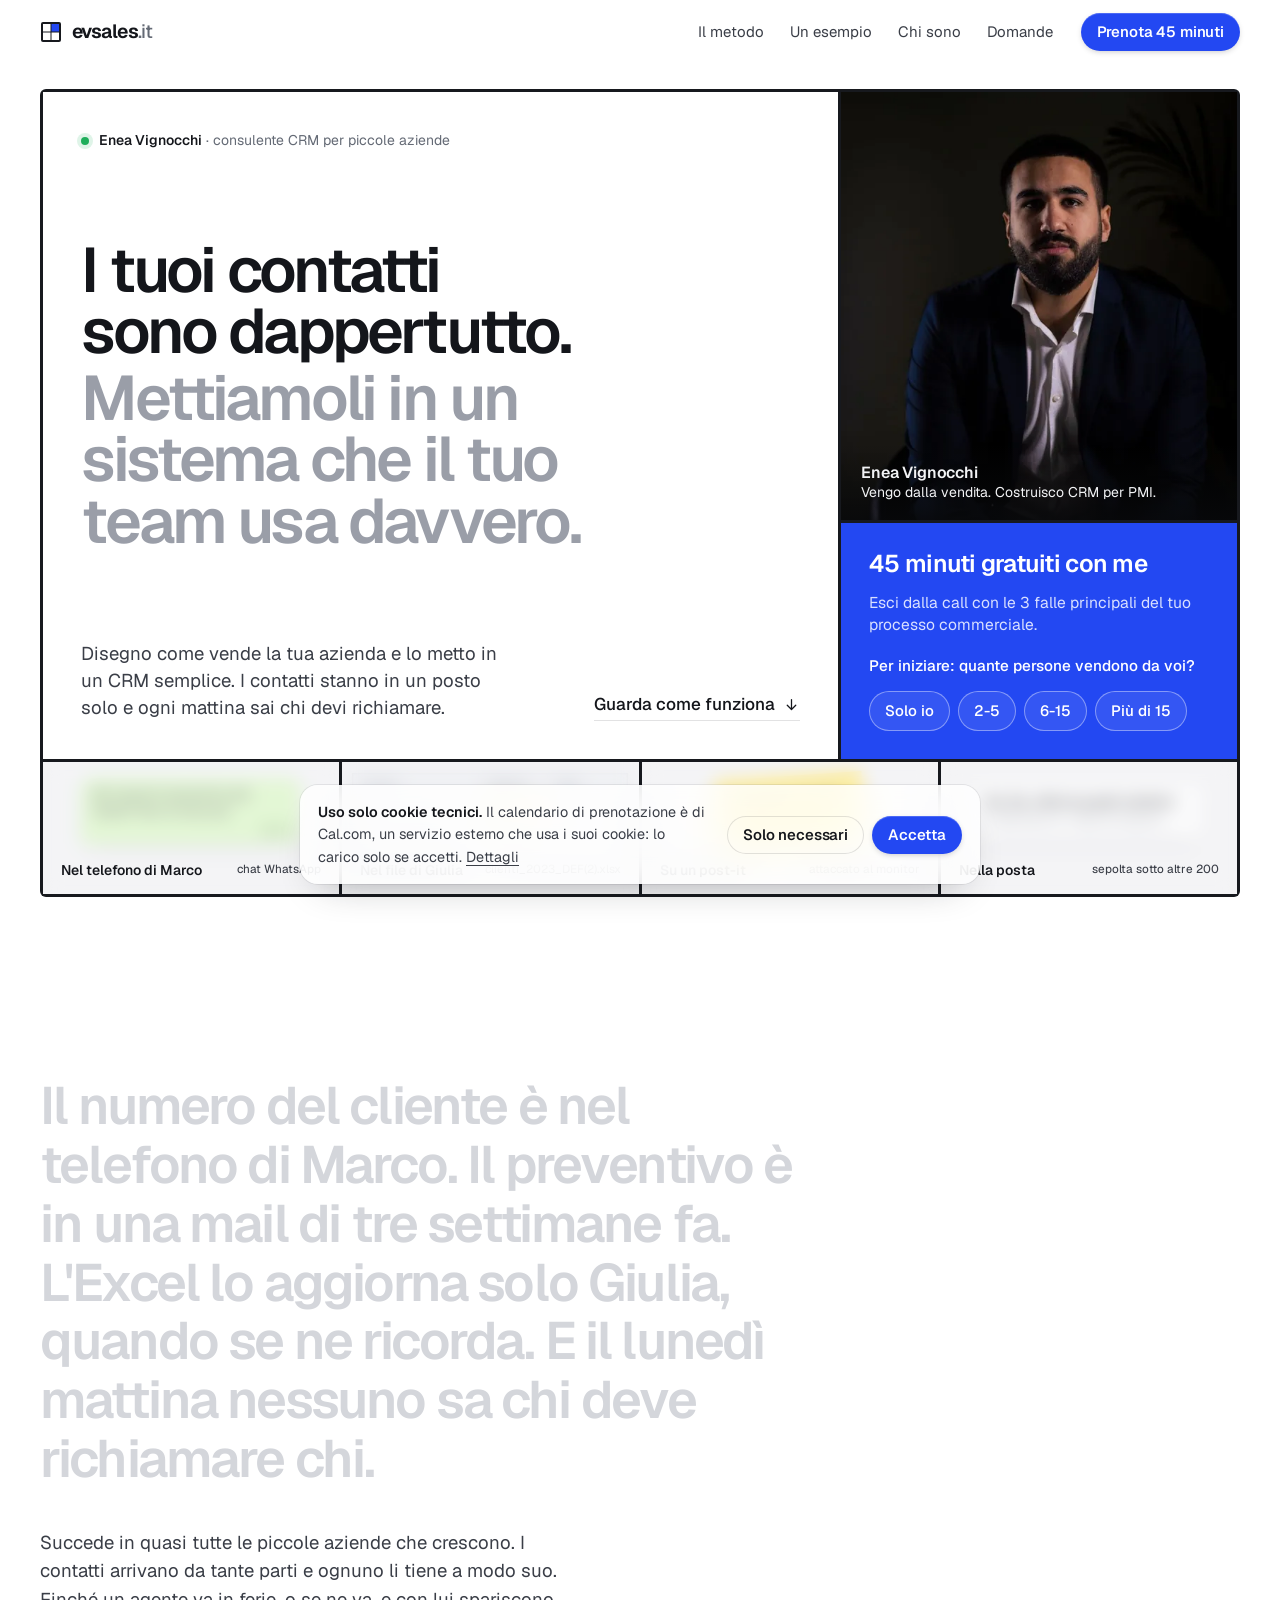
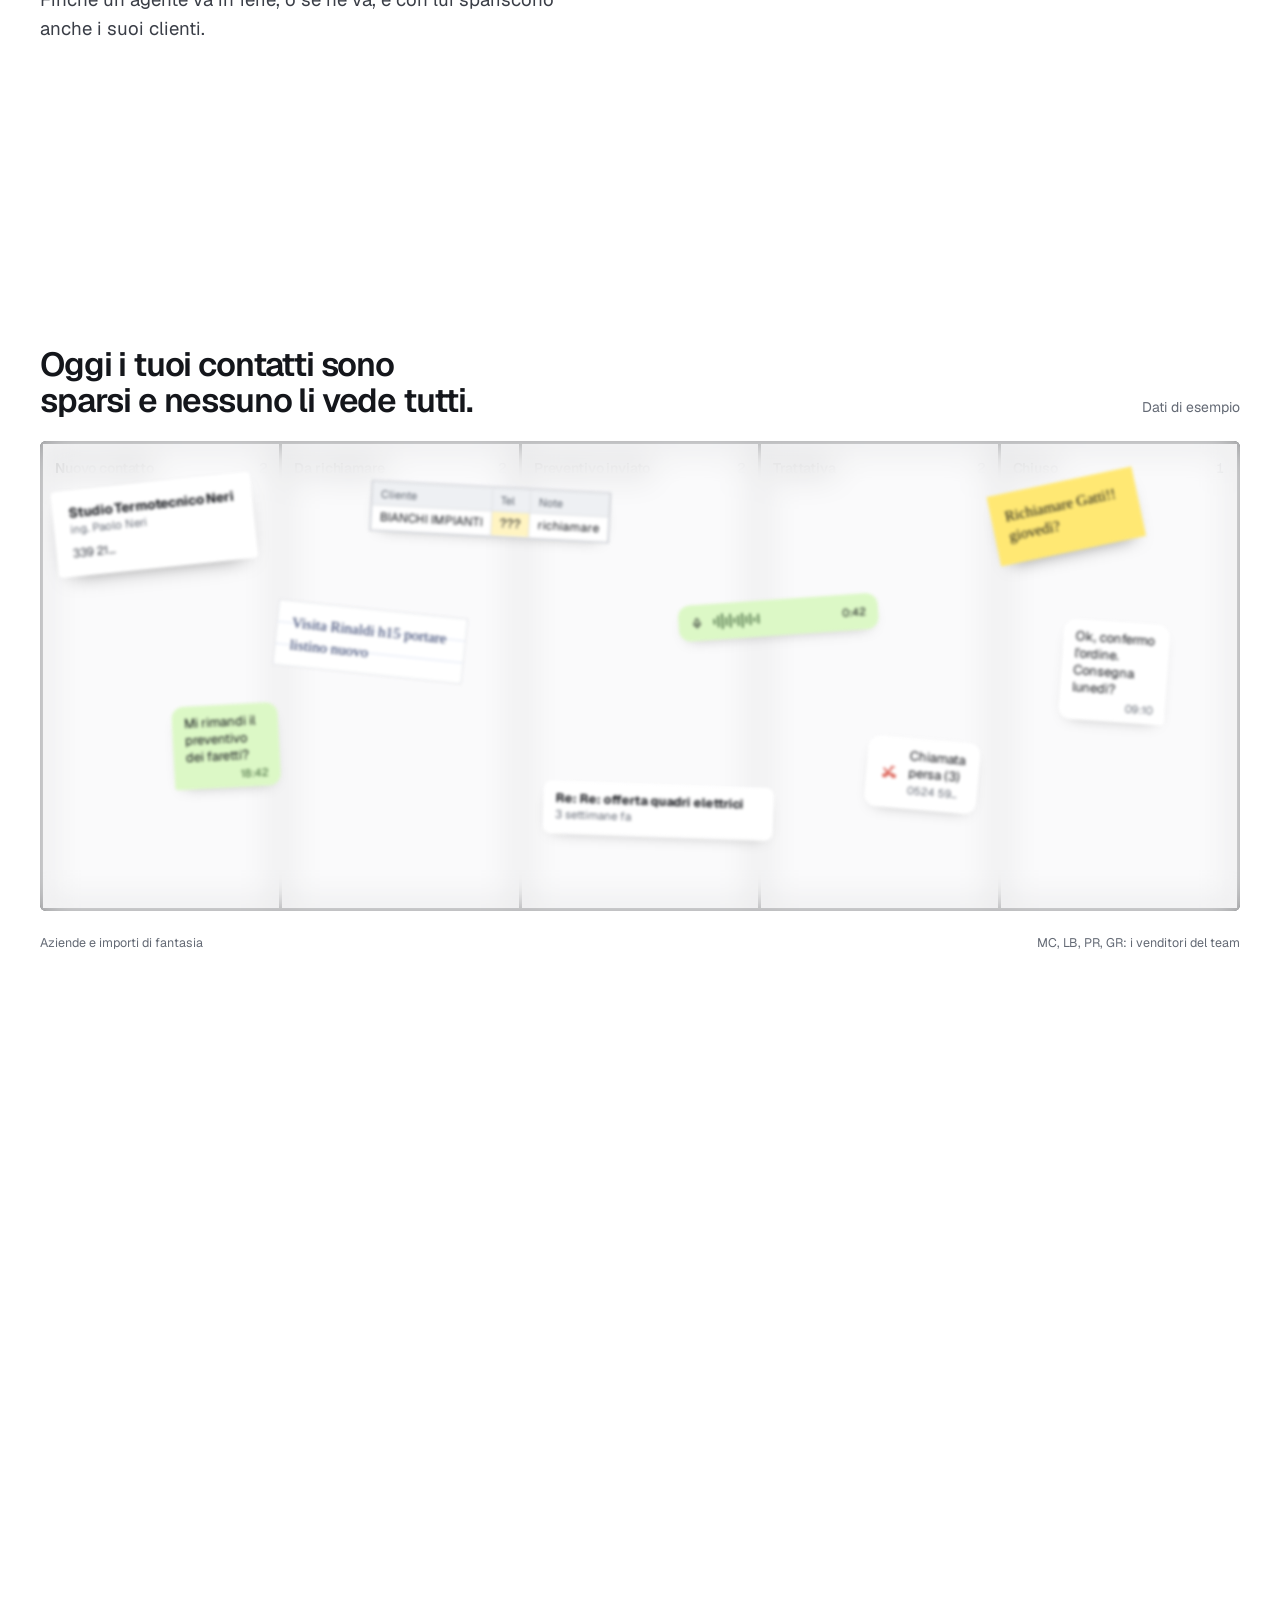
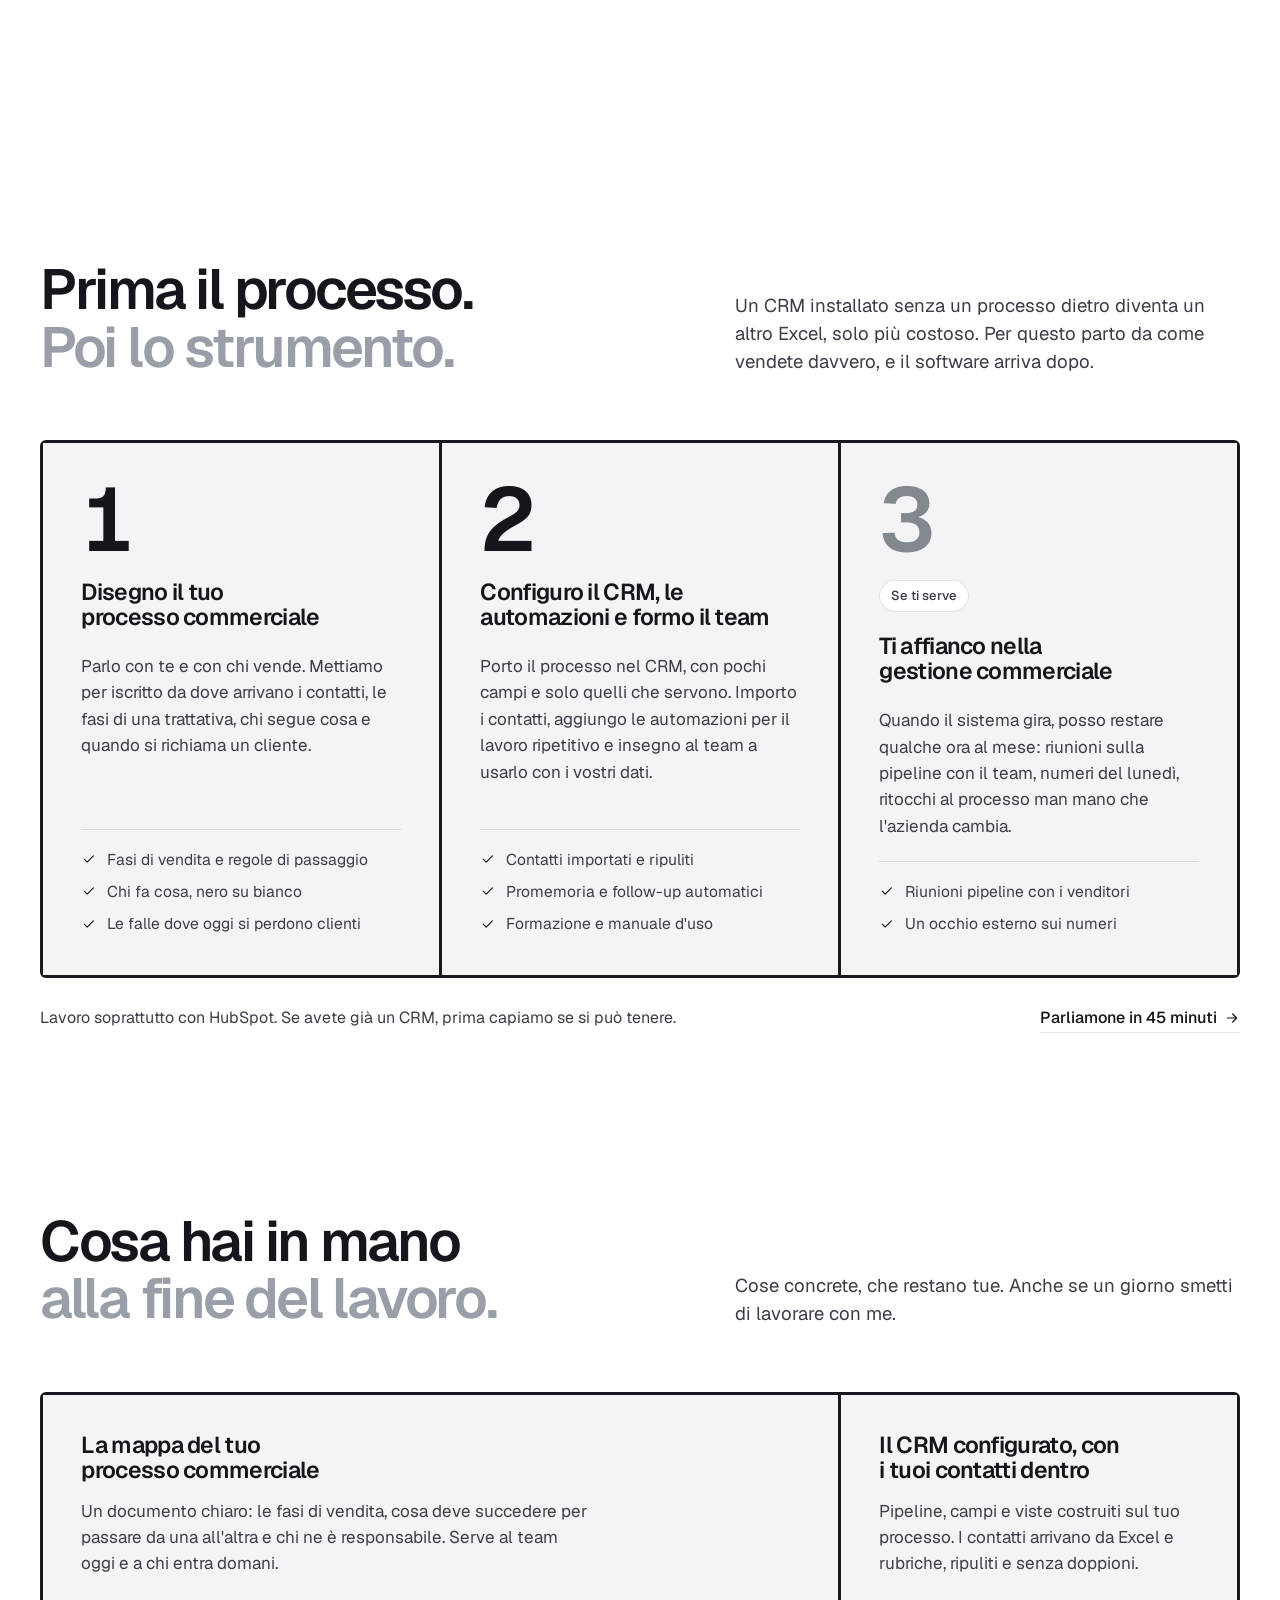
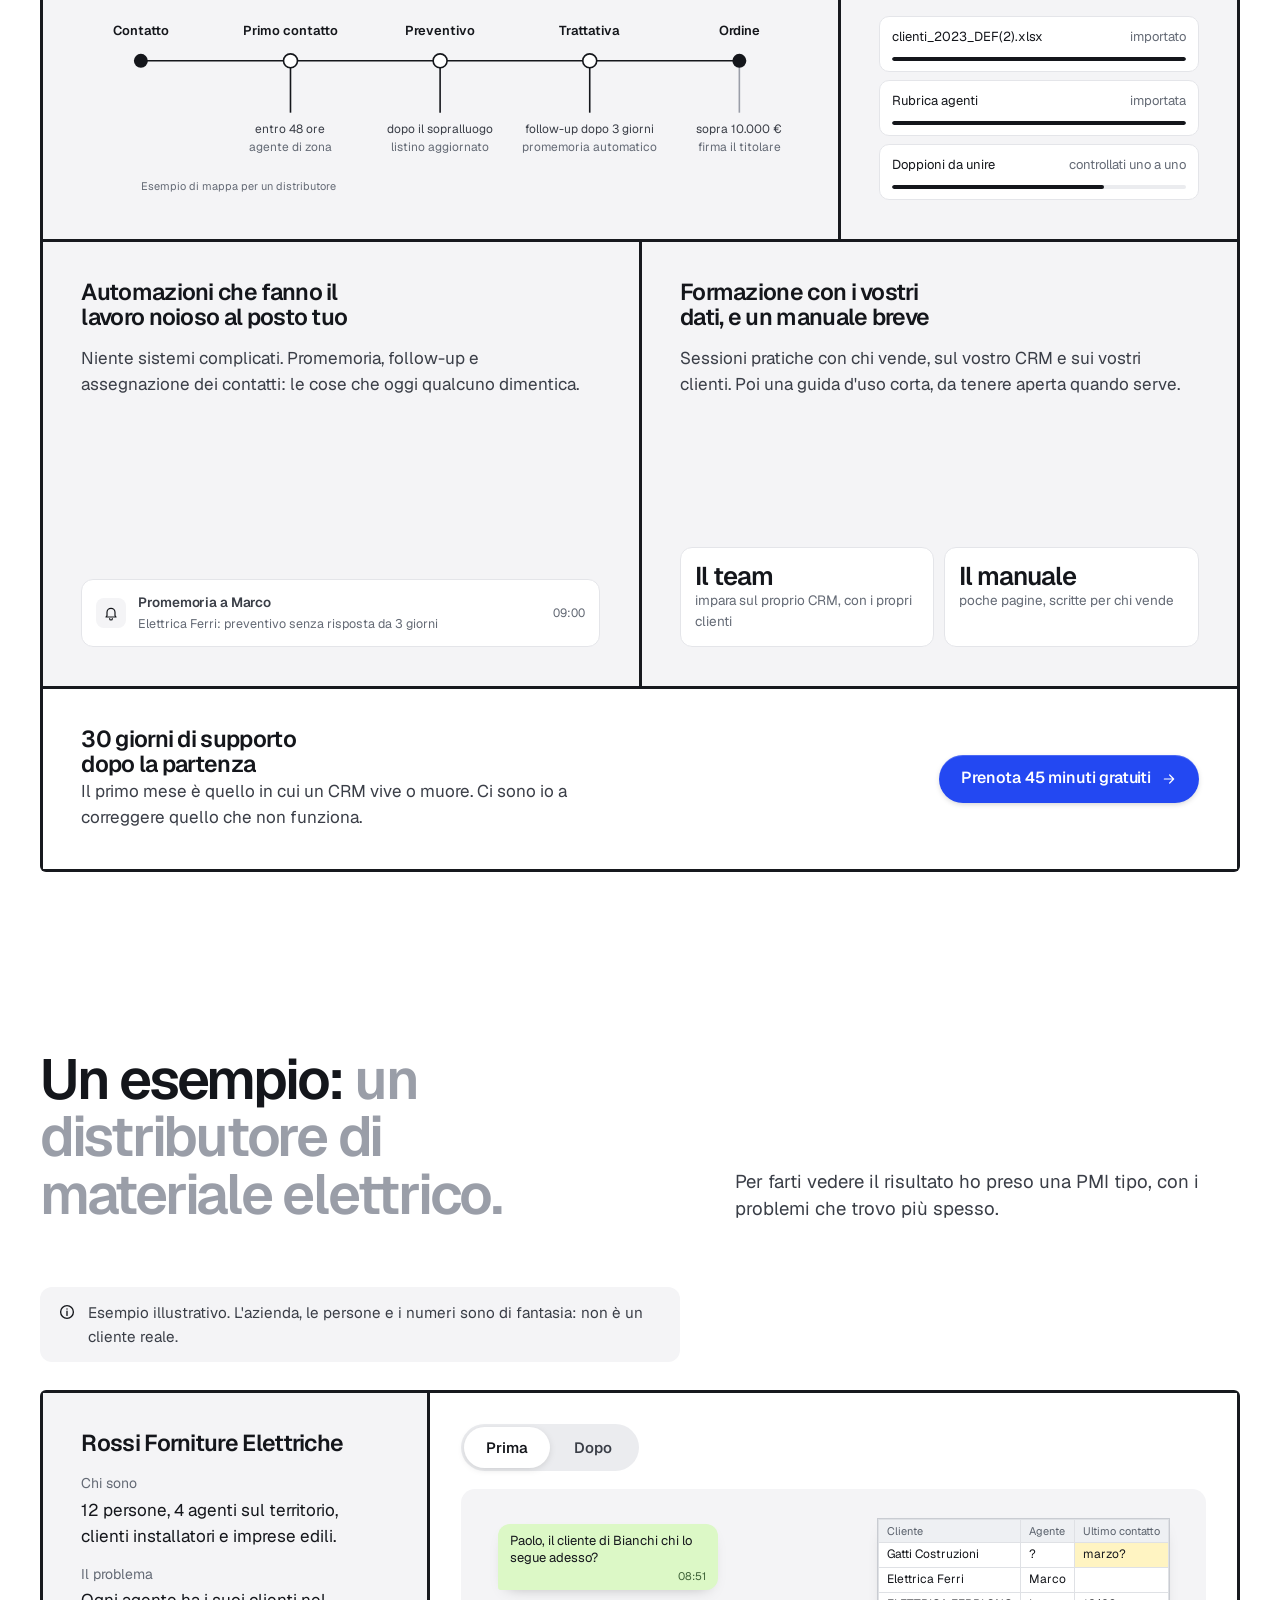
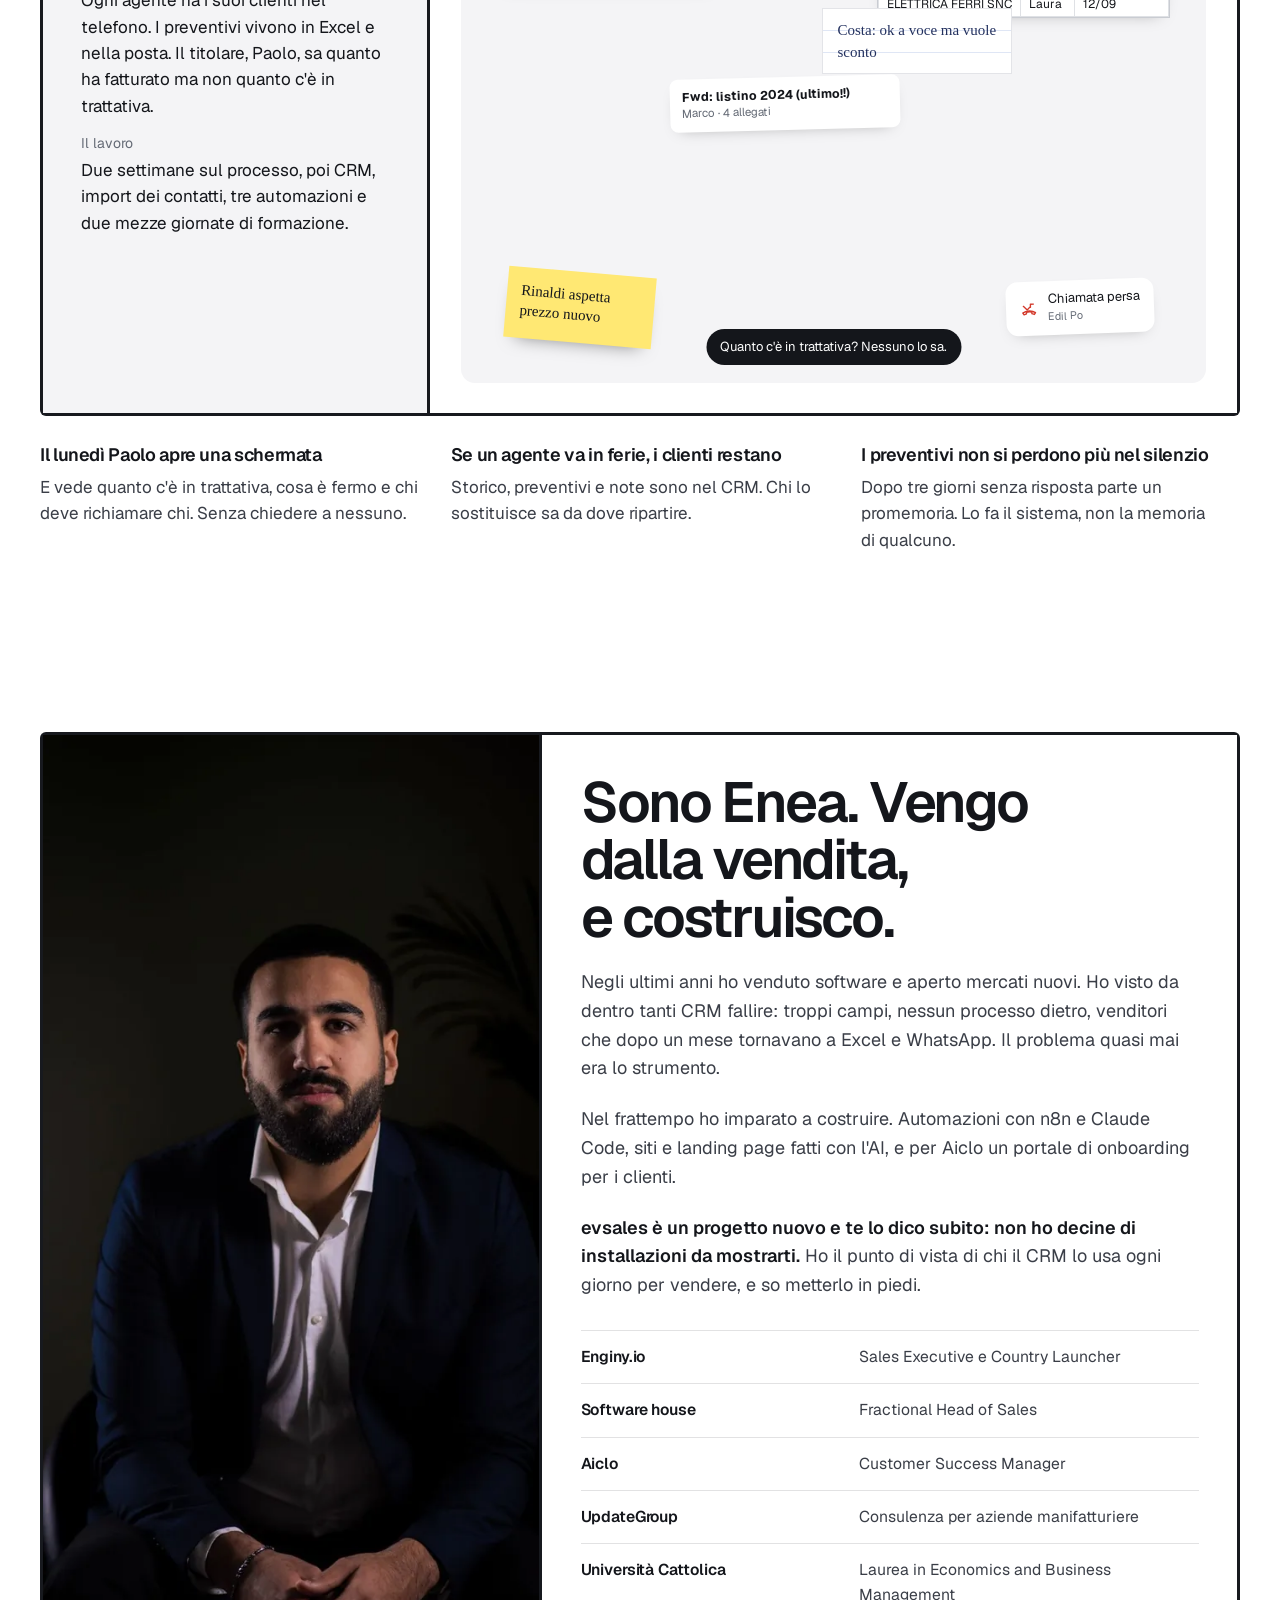
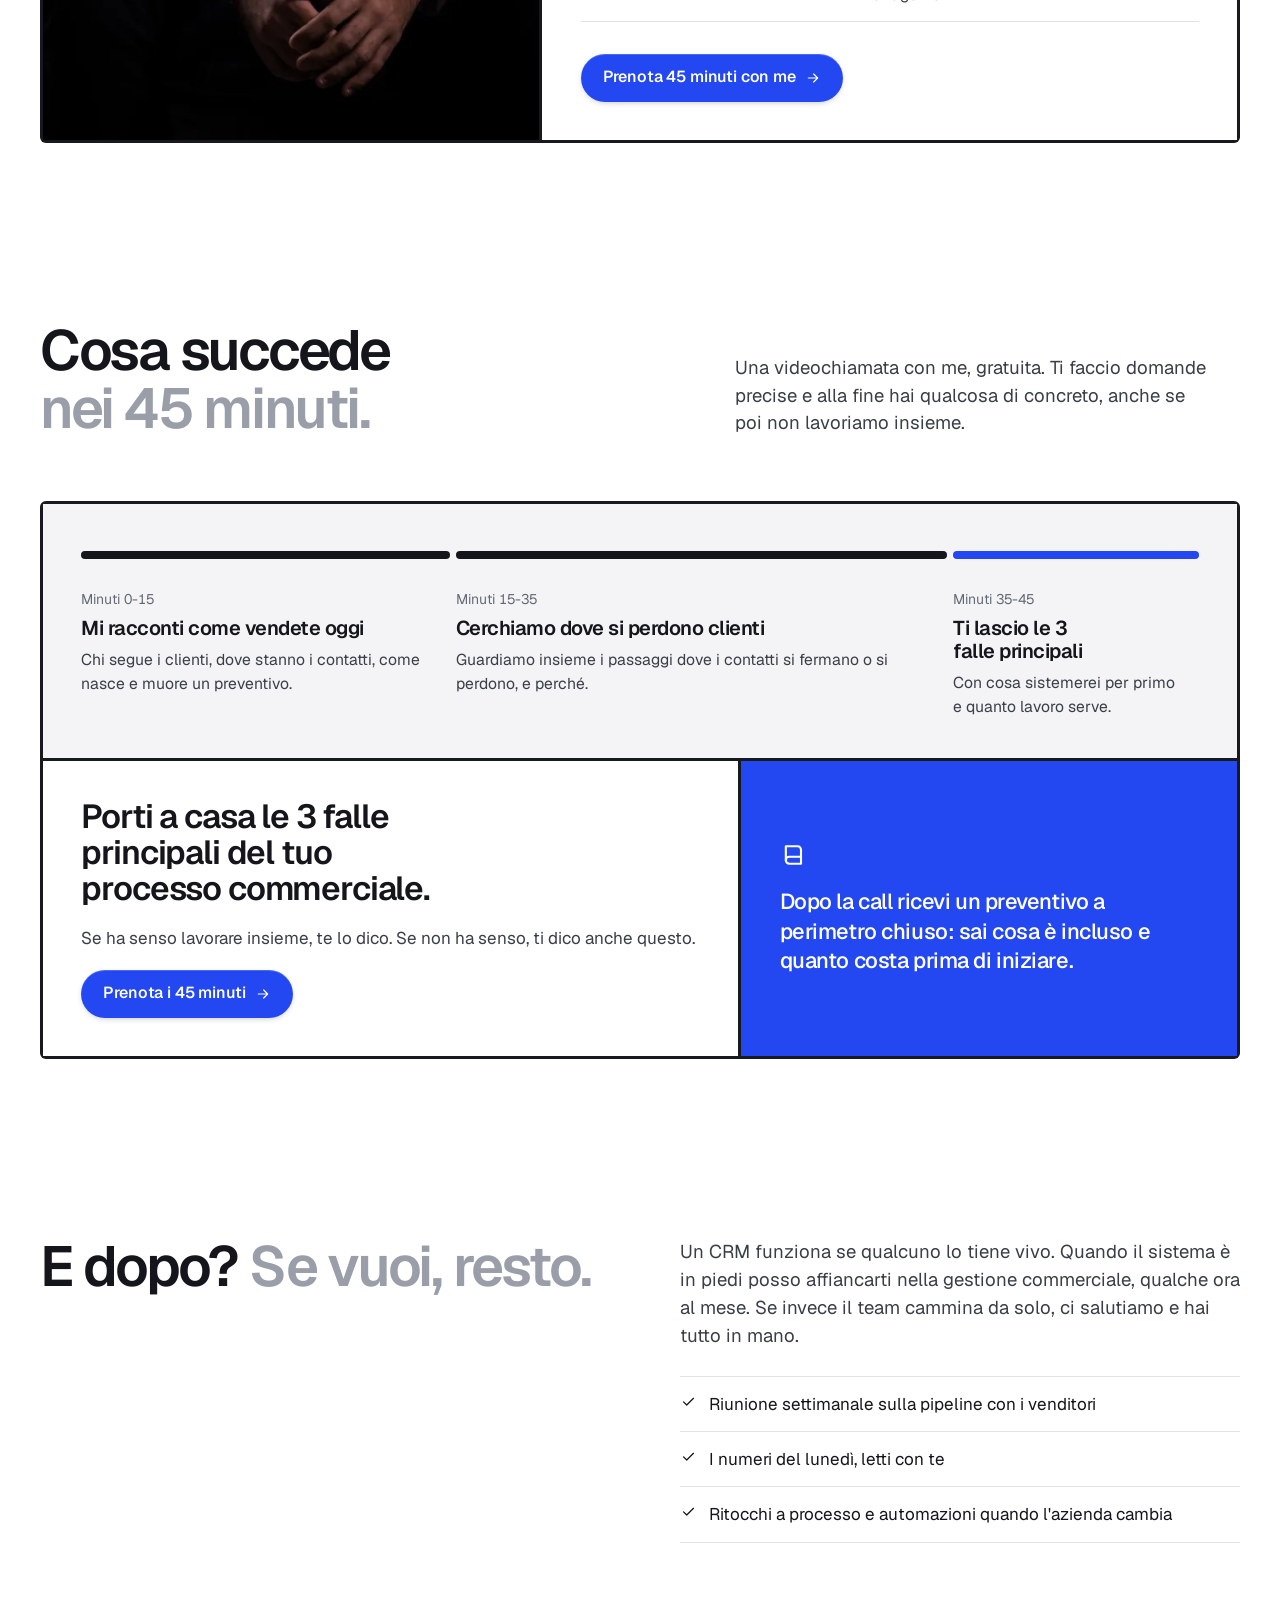
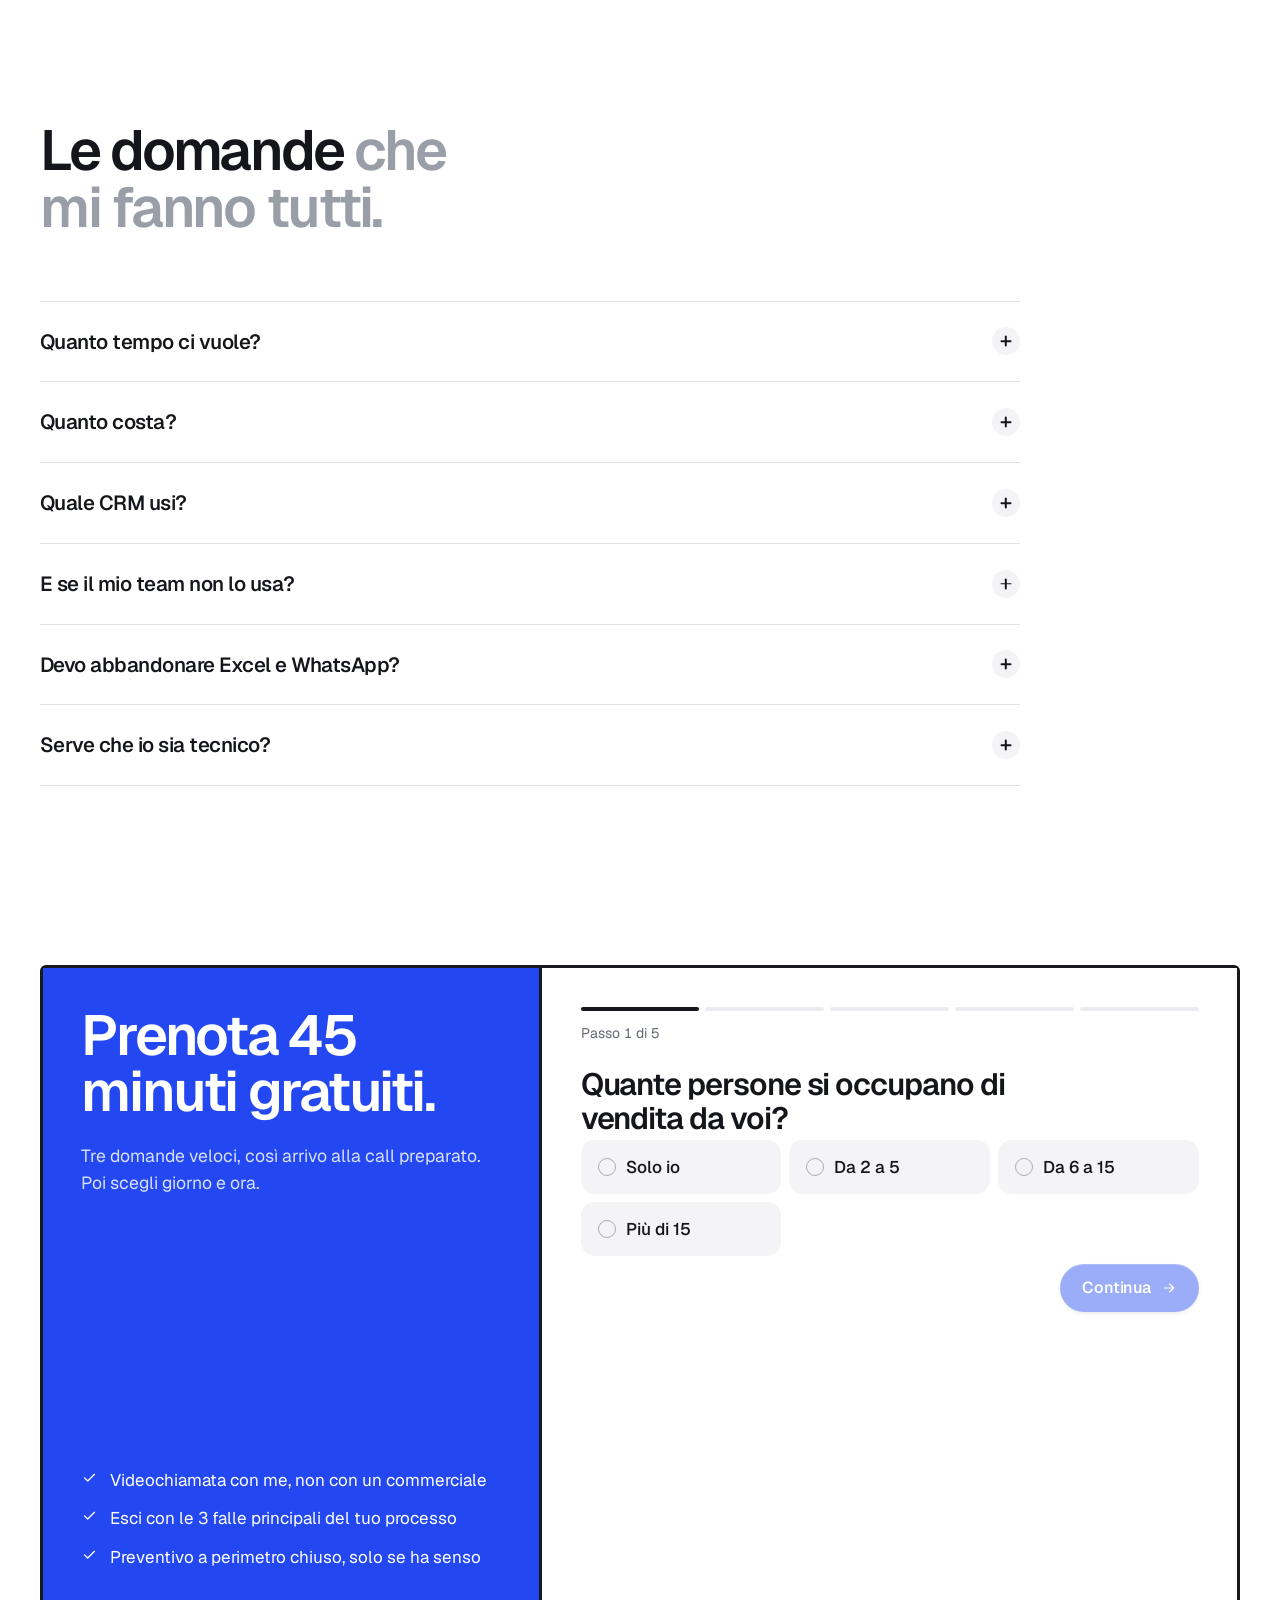
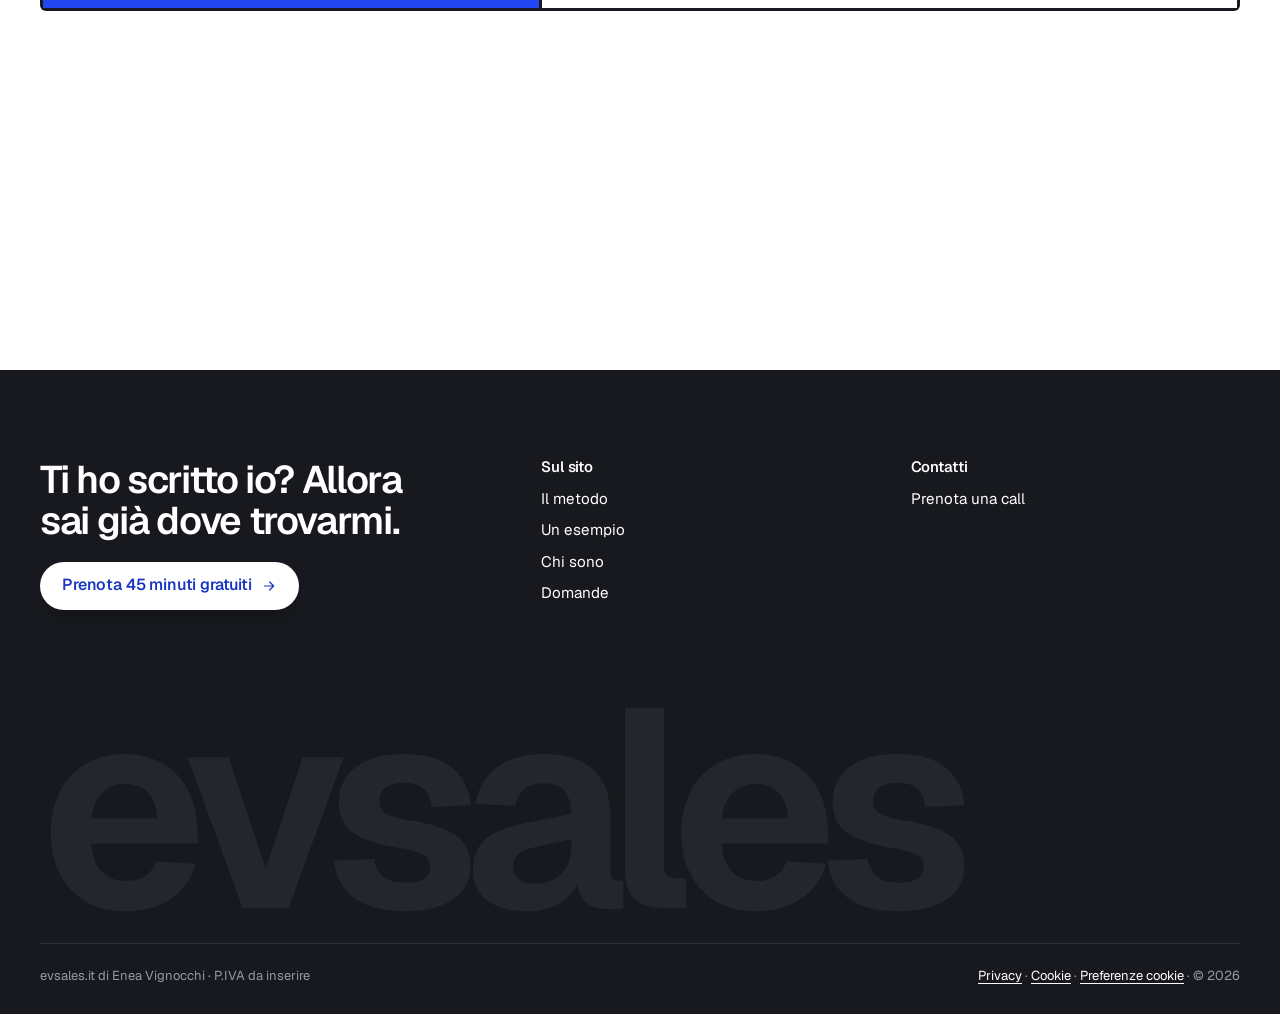
==== index.html @ ac8616de "Build evsales.it one-page site Static one-page site for Cloudflare Pages: glass-partition design, sc" ====
<!doctype html>
<html lang="it">
<head>
<meta charset="utf-8">
<meta name="viewport" content="width=device-width, initial-scale=1, viewport-fit=cover">
<title>evsales.it · Enea Vignocchi, CRM per piccole aziende</title>
<meta name="description" content="Sono Enea Vignocchi. Disegno il processo commerciale della tua azienda e lo metto in un CRM che il tuo team usa davvero. Prenota 45 minuti gratuiti.">
<meta name="theme-color" content="#ffffff">
<link rel="canonical" href="https://evsales.it/">
<link rel="icon" href="/favicon.svg" type="image/svg+xml">
<link rel="apple-touch-icon" href="/assets/img/apple-touch-icon.png">
<meta property="og:type" content="website">
<meta property="og:locale" content="it_IT">
<meta property="og:title" content="I tuoi contatti sono dappertutto. Mettiamoli in un sistema che il tuo team usa davvero.">
<meta property="og:description" content="Enea Vignocchi, consulente CRM per PMI. Prima il processo commerciale, poi lo strumento. 45 minuti gratuiti per trovare le 3 falle principali del tuo processo.">
<meta property="og:url" content="https://evsales.it/">
<meta property="og:image" content="https://evsales.it/assets/img/og.png">
<meta property="og:image:width" content="1200">
<meta property="og:image:height" content="630">
<meta name="twitter:card" content="summary_large_image">
<link rel="preload" href="/assets/fonts/geist-latin.woff2" as="font" type="font/woff2" crossorigin>
<link rel="stylesheet" href="/assets/css/site.css">
<script>document.documentElement.classList.add('js')</script>
<script type="application/ld+json">
{"@context":"https://schema.org","@type":"ProfessionalService","name":"evsales.it","url":"https://evsales.it/","founder":{"@type":"Person","name":"Enea Vignocchi","jobTitle":"Consulente CRM per PMI"},"areaServed":"IT","inLanguage":"it","description":"Progettazione del processo commerciale e installazione di CRM per piccole e medie imprese italiane."}
</script>
</head>
<body>
<a class="skip" href="#main">Vai al contenuto</a>

<svg width="0" height="0" style="position:absolute" aria-hidden="true">
  <symbol id="i-arrow" viewBox="0 0 24 24"><path d="M5 12h14M13 6l6 6-6 6"/></symbol>
  <symbol id="i-down" viewBox="0 0 24 24"><path d="M12 5v14M6 13l6 6 6-6"/></symbol>
  <symbol id="i-back" viewBox="0 0 24 24"><path d="M19 12H5M11 18l-6-6 6-6"/></symbol>
  <symbol id="i-check" viewBox="0 0 24 24"><path d="M5 12.5l4.5 4.5L19 7.5"/></symbol>
  <symbol id="i-missed" viewBox="0 0 24 24"><path d="M4.5 8.5l5 5 4-4M18 6l-4 0 0 4"/><path d="M3.5 17.5c4.6-3.4 12.4-3.4 17 0l-1.6 2.3-3.3-1.2v-2.1a12 12 0 0 0-7.2 0v2.1l-3.3 1.2z"/></symbol>
  <symbol id="i-bell" viewBox="0 0 24 24"><path d="M6 16V11a6 6 0 1 1 12 0v5l1.5 2h-15z"/><path d="M10 20.5a2 2 0 0 0 4 0"/></symbol>
  <symbol id="i-user" viewBox="0 0 24 24"><circle cx="10" cy="8" r="3.5"/><path d="M3.5 20a6.5 6.5 0 0 1 13 0M19 8v6M16 11h6"/></symbol>
  <symbol id="i-clock" viewBox="0 0 24 24"><circle cx="12" cy="12" r="8.5"/><path d="M12 7.5V12l3 2"/></symbol>
  <symbol id="i-mail" viewBox="0 0 24 24"><rect x="3.5" y="5.5" width="17" height="13" rx="2"/><path d="M4 7l8 6 8-6"/></symbol>
  <symbol id="i-info" viewBox="0 0 24 24"><circle cx="12" cy="12" r="8.5"/><path d="M12 11v5.5M12 7.8v.2"/></symbol>
  <symbol id="i-mic" viewBox="0 0 24 24"><rect x="9" y="3.5" width="6" height="11" rx="3"/><path d="M5.5 11.5a6.5 6.5 0 0 0 13 0M12 18v2.5"/></symbol>
  <symbol id="i-in" viewBox="0 0 24 24"><rect x="3.5" y="3.5" width="17" height="17" rx="3"/><path d="M8 10.5V16M8 7.8v.2M12 16v-3.2a2.3 2.3 0 0 1 4.6 0V16M12 10.5V16"/></symbol>
  <symbol id="i-cal" viewBox="0 0 24 24"><rect x="3.5" y="5" width="17" height="15.5" rx="2.5"/><path d="M3.5 10h17M8 3v4M16 3v4"/></symbol>
  <symbol id="i-book" viewBox="0 0 24 24"><path d="M5 4.5h10a3 3 0 0 1 3 3v12H8a3 3 0 0 1-3-3z"/><path d="M5 16.5a3 3 0 0 1 3-3h10"/></symbol>
  <symbol id="i-hand" viewBox="0 0 24 24"><path d="M4 13.5l4.5-4 4 2.5 3.5-3.5L20 12"/><path d="M4 19.5h16"/></symbol>
</svg>

<header class="nav" id="nav">
  <div class="wall nav__in">
    <a class="brand" href="#top" aria-label="evsales.it, torna in cima">
      <svg class="brand__mark" viewBox="0 0 22 22" aria-hidden="true"><rect x="1" y="1" width="20" height="20" rx="2" fill="#17191e"/><rect x="3" y="3" width="7.5" height="7.5" fill="#fff"/><rect x="11.5" y="3" width="7.5" height="7.5" fill="#2348f2"/><rect x="3" y="11.5" width="7.5" height="7.5" fill="#fff"/><rect x="11.5" y="11.5" width="7.5" height="7.5" fill="#fff"/></svg>
      evsales<span>.it</span>
    </a>
    <nav class="nav__links" aria-label="Sezioni">
      <a href="#metodo">Il metodo</a>
      <a href="#esempio">Un esempio</a>
      <a href="#chi-sono">Chi sono</a>
      <a href="#domande">Domande</a>
    </nav>
    <a class="btn btn--sm" href="#prenota" data-cta>Prenota 45 minuti</a>
  </div>
</header>

<main id="main">

<!-- HERO -->
<section class="hero" id="top" aria-labelledby="h-hero">
  <div class="wall">
    <div class="vetrata">
      <div class="pane hero__main">
        <div class="hero__who"><span class="dot" aria-hidden="true"></span><span><b>Enea Vignocchi</b> · consulente CRM per piccole aziende</span></div>
        <h1 id="h-hero">I tuoi contatti sono dappertutto. <span class="soft">Mettiamoli in un sistema che il tuo team usa davvero.</span></h1>
        <div class="hero__foot">
          <p class="hero__lead">Disegno come vende la tua azienda e lo metto in un CRM semplice. I contatti stanno in un posto solo e ogni mattina sai chi devi richiamare.</p>
          <a class="link" href="#problema">Guarda come funziona <svg class="i"><use href="#i-down"/></svg></a>
        </div>
      </div>

      <figure class="pane hero__photo">
        <picture>
          <source type="image/webp" srcset="/assets/img/enea-crop-560.webp 560w, /assets/img/enea-crop-900.webp 900w" sizes="(max-width: 640px) 92vw, (max-width: 1080px) 46vw, 30vw">
          <img src="/assets/img/enea-crop-900.jpg" alt="Ritratto di Enea Vignocchi, giacca blu e camicia bianca" width="900" height="979" fetchpriority="high">
        </picture>
        <figcaption><b>Enea Vignocchi</b>Vengo dalla vendita. Costruisco CRM per PMI.</figcaption>
      </figure>

      <div class="pane pane--cobalt hero__cta" data-light>
        <h2>45 minuti gratuiti con me</h2>
        <p>Esci dalla call con le 3 falle principali del tuo processo commerciale.</p>
        <p class="q" id="q-hero">Per iniziare: quante persone vendono da voi?</p>
        <div class="chips" role="group" aria-labelledby="q-hero">
          <button class="chip" type="button" data-team="Solo io">Solo io</button>
          <button class="chip" type="button" data-team="2-5">2-5</button>
          <button class="chip" type="button" data-team="6-15">6-15</button>
          <button class="chip" type="button" data-team="Più di 15">Più di 15</button>
        </div>
      </div>

      <div class="pane frost f1" aria-hidden="true">
        <div class="frost__behind"><div class="frag frag--wa">Mi rimandi il preventivo dei faretti? Non lo trovo più<time>18:42</time></div></div>
        <div class="frost__glass"></div>
        <p class="frost__label">Nel telefono di Marco<small>chat WhatsApp</small></p>
      </div>
      <div class="pane frost f2" aria-hidden="true">
        <div class="frost__behind"><div class="frag frag--xl"><table><tr><td>Cliente</td><td>Telefono</td><td>Note</td></tr><tr><td>BIANCHI IMPIANTI</td><td class="warn">???</td><td>richiamare</td></tr><tr><td>Bianchi Impianti srl</td><td>0521 48…</td><td></td></tr></table></div></div>
        <div class="frost__glass"></div>
        <p class="frost__label">Nel file di Giulia<small>clienti_2023_DEF(2).xlsx</small></p>
      </div>
      <div class="pane frost f3" aria-hidden="true">
        <div class="frost__behind"><div class="frag frag--post">Richiamare Gatti!! giovedì?</div></div>
        <div class="frost__glass"></div>
        <p class="frost__label">Su un post-it<small>attaccato al monitor</small></p>
      </div>
      <div class="pane frost f4" aria-hidden="true">
        <div class="frost__behind"><div class="frag frag--mail"><b>Re: Re: offerta quadri elettrici</b><span>3 settimane fa · nessuna risposta</span></div></div>
        <div class="frost__glass"></div>
        <p class="frost__label">Nella posta<small>sepolta sotto altre 200</small></p>
      </div>
    </div>
  </div>
</section>

<!-- PROBLEMA -->
<section class="section" id="problema" aria-label="Il problema">
  <div class="wall">
    <p class="statement" data-words>Il numero del cliente è nel telefono di Marco. Il preventivo è in una mail di tre settimane fa. L'Excel lo aggiorna solo Giulia, quando se ne ricorda. E il lunedì mattina nessuno sa chi deve richiamare chi.</p>
    <p class="statement-note" data-reveal>Succede in quasi tutte le piccole aziende che crescono. I contatti arrivano da tante parti e ognuno li tiene a modo suo. Finché un agente va in ferie, o se ne va, e con lui spariscono anche i suoi clienti.</p>
  </div>
</section>

<!-- SCENA: dal caos alla pipeline -->
<section class="scene" id="scena" aria-label="Dai contatti sparsi a un sistema unico">
  <div class="scene__stage wall">
    <div class="scene__head">
      <h2 class="scene__caption" aria-live="polite">
        <span class="on" data-cap="0">Oggi i tuoi contatti sono sparsi e nessuno li vede tutti.</span>
        <span data-cap="1">Prima metto in fila il processo: le fasi, chi fa cosa, quando si richiama.</span>
        <span data-cap="2">Poi lo porto nel CRM. Ogni contatto ha un posto e qualcuno che lo segue.</span>
      </h2>
      <p class="scene__tag">Dati di esempio</p>
    </div>
    <div class="board">
      <div class="vetrata">
        <div class="col"><h3>Nuovo contatto <em>2</em></h3><div class="slot" data-slot="0"></div><div class="slot" data-slot="1"></div></div>
        <div class="col"><h3>Da richiamare <em>2</em></h3><div class="slot" data-slot="2"></div><div class="slot" data-slot="3"></div></div>
        <div class="col"><h3>Preventivo inviato <em>2</em></h3><div class="slot" data-slot="4"></div><div class="slot" data-slot="5"></div></div>
        <div class="col"><h3>Trattativa <em>2</em></h3><div class="slot" data-slot="6"></div><div class="slot" data-slot="7"></div></div>
        <div class="col"><h3>Chiuso <em>1</em></h3><div class="slot" data-slot="8"></div></div>
      </div>
      <div class="board__frost" aria-hidden="true"></div>
      <div class="board__frags" aria-hidden="true">
        <div class="fr" data-to="0" data-from="6,10,-6"><div class="fr__messy frag frag--card"><b>Studio Termotecnico Neri</b><span>ing. Paolo Neri</span><div class="ph">339 21…</div></div><div class="fr__clean"><b>Studio Neri</b><span>Biglietto da visita, fiera <i class="av">LB</i></span></div></div>
        <div class="fr" data-to="1" data-from="70,62,5"><div class="fr__messy frag frag--call"><svg class="i"><use href="#i-missed"/></svg><span>Chiamata persa (3)<br><small class="muted">0524 59…</small></span></div><div class="fr__clean"><b>Impianti Sala</b><span>Chiamata in arrivo <i class="av">GR</i></span></div></div>
        <div class="fr" data-to="2" data-from="34,6,3"><div class="fr__messy frag frag--xl"><table><tr><td>Cliente</td><td>Tel</td><td>Note</td></tr><tr><td>BIANCHI IMPIANTI</td><td class="warn">???</td><td>richiamare</td></tr></table></div><div class="fr__clean"><b>Bianchi Impianti</b><span>Richiamare oggi <i class="av">LB</i></span></div></div>
        <div class="fr" data-to="3" data-from="82,8,-8"><div class="fr__messy frag frag--post">Richiamare Gatti!! giovedì?</div><div class="fr__clean"><b>Gatti Costruzioni</b><span>Richiamare giovedì <i class="av">PR</i></span></div></div>
        <div class="fr" data-to="4" data-from="12,58,-3"><div class="fr__messy frag frag--wa">Mi rimandi il preventivo dei faretti?<time>18:42</time></div><div class="fr__clean"><b>Elettrica Ferri</b><span>Preventivo 2.480 € <i class="av">MC</i></span></div></div>
        <div class="fr" data-to="5" data-from="48,72,2"><div class="fr__messy frag frag--mail"><b>Re: Re: offerta quadri elettrici</b><span>3 settimane fa</span></div><div class="fr__clean"><b>Coop. Edile Valtaro</b><span>Follow-up in 2 giorni <i class="av">MC</i></span></div></div>
        <div class="fr" data-to="6" data-from="58,30,-4"><div class="fr__messy frag frag--voice"><svg class="i"><use href="#i-mic"/></svg><span class="wave"><i style="height:6px"></i><i style="height:12px"></i><i style="height:16px"></i><i style="height:9px"></i><i style="height:14px"></i><i style="height:6px"></i><i style="height:11px"></i><i style="height:15px"></i><i style="height:8px"></i><i style="height:12px"></i><i style="height:5px"></i><i style="height:10px"></i></span><small>0:42</small></div><div class="fr__clean"><b>F.lli Costa</b><span>Trattativa 6.900 € <i class="av">PR</i></span></div></div>
        <div class="fr" data-to="7" data-from="24,34,6"><div class="fr__messy frag frag--note">Visita Rinaldi h15 portare listino nuovo</div><div class="fr__clean"><b>Rinaldi Arredi</b><span>Visita martedì <i class="av">MC</i></span></div></div>
        <div class="fr" data-to="8" data-from="86,40,4"><div class="fr__messy frag frag--wa in">Ok, confermo l'ordine. Consegna lunedì?<time>09:10</time></div><div class="fr__clean"><b>Edil Po</b><span>Ordine 3.150 € <i class="av">LB</i></span></div></div>
      </div>
    </div>
    <div class="board__legend"><span>Aziende e importi di fantasia</span><span>MC, LB, PR, GR: i venditori del team</span></div>
  </div>
</section>

<!-- METODO -->
<section class="section method" id="metodo" aria-labelledby="h-metodo">
  <div class="wall">
    <div class="intro">
      <h2 class="h2" id="h-metodo" data-reveal>Prima il processo. <span class="soft">Poi lo strumento.</span></h2>
      <p data-reveal>Un CRM installato senza un processo dietro diventa un altro Excel, solo più costoso. Per questo parto da come vendete davvero, e il software arriva dopo.</p>
    </div>
    <div class="vetrata">
      <article class="pane pane--gray step" data-light data-reveal>
        <div class="step__n">1</div>
        <h3>Disegno il tuo processo commerciale</h3>
        <p>Parlo con te e con chi vende. Mettiamo per iscritto da dove arrivano i contatti, le fasi di una trattativa, chi segue cosa e quando si richiama un cliente.</p>
        <ul>
          <li><svg class="i"><use href="#i-check"/></svg>Fasi di vendita e regole di passaggio</li>
          <li><svg class="i"><use href="#i-check"/></svg>Chi fa cosa, nero su bianco</li>
          <li><svg class="i"><use href="#i-check"/></svg>Le falle dove oggi si perdono clienti</li>
        </ul>
      </article>
      <article class="pane pane--gray step" data-light data-reveal>
        <div class="step__n">2</div>
        <h3>Configuro il CRM, le automazioni e formo il team</h3>
        <p>Porto il processo nel CRM, con pochi campi e solo quelli che servono. Importo i contatti, aggiungo le automazioni per il lavoro ripetitivo e insegno al team a usarlo con i vostri dati.</p>
        <ul>
          <li><svg class="i"><use href="#i-check"/></svg>Contatti importati e ripuliti</li>
          <li><svg class="i"><use href="#i-check"/></svg>Promemoria e follow-up automatici</li>
          <li><svg class="i"><use href="#i-check"/></svg>Formazione e manuale d'uso</li>
        </ul>
      </article>
      <article class="pane pane--gray step step--opt" data-light data-reveal>
        <div class="step__n">3</div>
        <span class="tag">Se ti serve</span>
        <h3>Ti affianco nella gestione commerciale</h3>
        <p>Quando il sistema gira, posso restare qualche ora al mese: riunioni sulla pipeline con il team, numeri del lunedì, ritocchi al processo man mano che l'azienda cambia.</p>
        <ul>
          <li><svg class="i"><use href="#i-check"/></svg>Riunioni pipeline con i venditori</li>
          <li><svg class="i"><use href="#i-check"/></svg>Un occhio esterno sui numeri</li>
        </ul>
      </article>
    </div>
    <div class="method__note" data-reveal>
      <p>Lavoro soprattutto con HubSpot. Se avete già un CRM, prima capiamo se si può tenere.</p>
      <a class="link" href="#prenota" data-cta>Parliamone in 45 minuti <svg class="i"><use href="#i-arrow"/></svg></a>
    </div>
  </div>
</section>

<!-- COSA OTTIENI -->
<section class="section bento" id="cosa-ottieni" aria-labelledby="h-ottieni">
  <div class="wall">
    <div class="intro">
      <h2 class="h2" id="h-ottieni" data-reveal>Cosa hai in mano <span class="soft">alla fine del lavoro.</span></h2>
      <p data-reveal>Cose concrete, che restano tue. Anche se un giorno smetti di lavorare con me.</p>
    </div>
    <div class="vetrata">
      <div class="pane pane--gray b-map" data-light data-reveal>
        <h3>La mappa del tuo processo commerciale</h3>
        <p>Un documento chiaro: le fasi di vendita, cosa deve succedere per passare da una all'altra e chi ne è responsabile. Serve al team oggi e a chi entra domani.</p>
        <div class="map-wrap"><svg class="map" viewBox="0 0 720 210" role="img" aria-label="Esempio di mappa del processo: contatto, primo contatto, preventivo, trattativa, ordine, con le regole tra una fase e l'altra">
          <g fill="none" stroke="#14161b" stroke-width="1.6">
            <path class="draw" style="--len:640" d="M60 70 H660"/>
            <path class="draw" style="--len:60" d="M210 70 v52"/>
            <path class="draw" style="--len:60" d="M360 70 v52"/>
            <path class="draw" style="--len:60" d="M510 70 v52"/>
            <path class="draw" style="--len:60" d="M660 70 v52" stroke="#9a9ea8" stroke-dasharray="3 4"/>
          </g>
          <g class="node" font-size="13" font-weight="600" fill="#14161b" text-anchor="middle">
            <circle cx="60" cy="70" r="7" fill="#14161b"/><text x="60" y="44">Contatto</text>
            <circle cx="210" cy="70" r="7" fill="#fff" stroke="#14161b" stroke-width="1.6"/><text x="210" y="44">Primo contatto</text>
            <circle cx="360" cy="70" r="7" fill="#fff" stroke="#14161b" stroke-width="1.6"/><text x="360" y="44">Preventivo</text>
            <circle cx="510" cy="70" r="7" fill="#fff" stroke="#14161b" stroke-width="1.6"/><text x="510" y="44">Trattativa</text>
            <circle cx="660" cy="70" r="7" fill="#14161b"/><text x="660" y="44">Ordine</text>
          </g>
          <g class="node" font-size="12" fill="#3a3e47" text-anchor="middle">
            <text x="210" y="142">entro 48 ore</text><text x="210" y="160" fill="#646a75">agente di zona</text>
            <text x="360" y="142">dopo il sopralluogo</text><text x="360" y="160" fill="#646a75">listino aggiornato</text>
            <text x="510" y="142">follow-up dopo 3 giorni</text><text x="510" y="160" fill="#646a75">promemoria automatico</text>
            <text x="660" y="142">sopra 10.000 €</text><text x="660" y="160" fill="#646a75">firma il titolare</text>
          </g>
          <text class="node" x="60" y="200" font-size="11" fill="#646a75">Esempio di mappa per un distributore</text>
        </svg></div>
      </div>
      <div class="pane pane--gray b-crm" data-light data-reveal>
        <h3>Il CRM configurato, con i tuoi contatti dentro</h3>
        <p>Pipeline, campi e viste costruiti sul tuo processo. I contatti arrivano da Excel e rubriche, ripuliti e senza doppioni.</p>
        <div class="import" data-reveal>
          <div class="import__row">clienti_2023_DEF(2).xlsx <span>importato</span><div class="import__bar"><i style="--w:100%"></i></div></div>
          <div class="import__row">Rubrica agenti <span>importata</span><div class="import__bar"><i style="--w:100%"></i></div></div>
          <div class="import__row">Doppioni da unire <span>controllati uno a uno</span><div class="import__bar"><i style="--w:72%"></i></div></div>
        </div>
      </div>
      <div class="pane pane--gray b-auto" data-light data-reveal>
        <h3>Automazioni che fanno il lavoro noioso al posto tuo</h3>
        <p>Niente sistemi complicati. Promemoria, follow-up e assegnazione dei contatti: le cose che oggi qualcuno dimentica.</p>
        <div class="feed" id="feed" aria-live="off"></div>
      </div>
      <div class="pane pane--gray b-train" data-light data-reveal>
        <h3>Formazione con i vostri dati, e un manuale breve</h3>
        <p>Sessioni pratiche con chi vende, sul vostro CRM e sui vostri clienti. Poi una guida d'uso corta, da tenere aperta quando serve.</p>
        <div class="train">
          <div><b>Il team</b><span>impara sul proprio CRM, con i propri clienti</span></div>
          <div><b>Il manuale</b><span>poche pagine, scritte per chi vende</span></div>
        </div>
      </div>
      <div class="pane b-support" data-reveal>
        <div>
          <h3>30 giorni di supporto dopo la partenza</h3>
          <p>Il primo mese è quello in cui un CRM vive o muore. Ci sono io a correggere quello che non funziona.</p>
        </div>
        <a class="btn" href="#prenota" data-cta>Prenota 45 minuti gratuiti <svg class="i"><use href="#i-arrow"/></svg></a>
      </div>
    </div>
  </div>
</section>

<!-- ESEMPIO -->
<section class="section case" id="esempio" aria-labelledby="h-esempio">
  <div class="wall">
    <div class="intro">
      <h2 class="h2" id="h-esempio" data-reveal>Un esempio: <span class="soft">un distributore di materiale elettrico.</span></h2>
      <p data-reveal>Per farti vedere il risultato ho preso una PMI tipo, con i problemi che trovo più spesso.</p>
    </div>
    <p class="case__label" data-reveal><svg class="i"><use href="#i-info"/></svg><span>Esempio illustrativo. L'azienda, le persone e i numeri sono di fantasia: non è un cliente reale.</span></p>
    <div class="vetrata">
      <div class="pane pane--gray case__story">
        <h3>Rossi Forniture Elettriche</h3>
        <dl>
          <div><dt>Chi sono</dt><dd>12 persone, 4 agenti sul territorio, clienti installatori e imprese edili.</dd></div>
          <div><dt>Il problema</dt><dd>Ogni agente ha i suoi clienti nel telefono. I preventivi vivono in Excel e nella posta. Il titolare, Paolo, sa quanto ha fatturato ma non quanto c'è in trattativa.</dd></div>
          <div><dt>Il lavoro</dt><dd>Due settimane sul processo, poi CRM, import dei contatti, tre automazioni e due mezze giornate di formazione.</dd></div>
        </dl>
      </div>
      <div class="pane case__demo">
        <div class="seg" role="tablist" aria-label="Prima e dopo" data-v="prima">
          <span class="seg__thumb" aria-hidden="true"></span>
          <button type="button" role="tab" id="tab-prima" aria-selected="true" aria-controls="view-prima">Prima</button>
          <button type="button" role="tab" id="tab-dopo" aria-selected="false" aria-controls="view-dopo" tabindex="-1">Dopo</button>
        </div>
        <div class="views">
          <div class="view" id="view-prima" role="tabpanel" aria-labelledby="tab-prima">
            <div class="desk">
              <div class="frag frag--wa d1">Paolo, il cliente di Bianchi chi lo segue adesso?<time>08:51</time></div>
              <div class="frag frag--xl d2"><table><tr><td>Cliente</td><td>Agente</td><td>Ultimo contatto</td></tr><tr><td>Gatti Costruzioni</td><td>?</td><td class="warn">marzo?</td></tr><tr><td>Elettrica Ferri</td><td>Marco</td><td></td></tr><tr><td>ELETTRICA FERRI SNC</td><td>Laura</td><td>12/09</td></tr></table></div>
              <div class="frag frag--mail d3"><b>Fwd: listino 2024 (ultimo!!)</b><span>Marco · 4 allegati</span></div>
              <div class="frag frag--post d4">Rinaldi aspetta prezzo nuovo</div>
              <div class="frag frag--call d5"><svg class="i"><use href="#i-missed"/></svg><span>Chiamata persa<br><small class="muted">Edil Po</small></span></div>
              <div class="frag frag--note d6">Costa: ok a voce ma vuole sconto</div>
              <p class="desk__q">Quanto c'è in trattativa? Nessuno lo sa.</p>
            </div>
          </div>
          <div class="view" id="view-dopo" role="tabpanel" aria-labelledby="tab-dopo" hidden>
            <div class="app">
              <div class="app__bar"><span class="app__dots" aria-hidden="true"><i></i><i></i><i></i></span><span class="app__title">Pipeline vendite</span><span>Rossi Forniture Elettriche · esempio</span></div>
              <div class="app__body">
                <div class="pipe">
                  <div class="c"><h4>Contatto <em>6</em></h4><div class="deal"><b>Studio Neri</b><span>LB <em>da qualificare</em></span></div><div class="deal"><b>Impianti Sala</b><span>GR <em>nuovo</em></span></div></div>
                  <div class="c"><h4>Preventivo <em>4</em></h4><div class="deal hot"><b>Elettrica Ferri</b><span>MC <em>2.480 €</em></span></div><div class="deal"><b>Coop. Valtaro</b><span>MC <em>5.200 €</em></span></div></div>
                  <div class="c"><h4>Trattativa <em>3</em></h4><div class="deal"><b>F.lli Costa</b><span>PR <em>6.900 €</em></span></div><div class="deal hot"><b>Rinaldi Arredi</b><span>MC <em>4.100 €</em></span></div></div>
                  <div class="c"><h4>Chiuso <em>2</em></h4><div class="deal"><b>Edil Po</b><span>LB <em>3.150 €</em></span></div></div>
                </div>
                <div class="side">
                  <div class="monday"><span>Il lunedì di Paolo</span><b class="tnum">32.400 €</b><span>in trattativa questa settimana</span>
                    <div class="row"><div><b class="tnum">5</b><span>da richiamare</span></div><div><b class="tnum">2</b><span>preventivi fermi</span></div></div>
                  </div>
                  <div><h4>Da richiamare oggi</h4>
                    <div class="todo">
                      <div><i></i><p>Bianchi Impianti<span>Laura · ultima chiamata 9 giorni fa</span></p></div>
                      <div><i></i><p>Elettrica Ferri<span>Marco · preventivo senza risposta</span></p></div>
                      <div><i></i><p>Gatti Costruzioni<span>Paolo · aveva chiesto giovedì</span></p></div>
                    </div>
                  </div>
                </div>
              </div>
            </div>
            <div class="toast" id="toast" role="status"><svg class="i"><use href="#i-bell"/></svg><p><b>Promemoria automatico per Marco</b><span>Elettrica Ferri non ha risposto al preventivo da 3 giorni.</span></p></div>
          </div>
        </div>
      </div>
    </div>
    <div class="case__after">
      <div data-reveal><h4>Il lunedì Paolo apre una schermata</h4><p>E vede quanto c'è in trattativa, cosa è fermo e chi deve richiamare chi. Senza chiedere a nessuno.</p></div>
      <div data-reveal><h4>Se un agente va in ferie, i clienti restano</h4><p>Storico, preventivi e note sono nel CRM. Chi lo sostituisce sa da dove ripartire.</p></div>
      <div data-reveal><h4>I preventivi non si perdono più nel silenzio</h4><p>Dopo tre giorni senza risposta parte un promemoria. Lo fa il sistema, non la memoria di qualcuno.</p></div>
    </div>
  </div>
</section>

<!-- CHI SONO -->
<section class="section about" id="chi-sono" aria-labelledby="h-chi">
  <div class="wall">
    <div class="vetrata">
      <figure class="pane about__photo" data-reveal>
        <picture>
          <source type="image/webp" srcset="/assets/img/enea-800.webp 800w, /assets/img/enea-1200.webp 1200w" sizes="(max-width: 980px) 92vw, 40vw">
          <img src="/assets/img/enea-800.jpg" alt="Enea Vignocchi seduto, mani giunte, sfondo scuro" width="800" height="1198" loading="lazy">
        </picture>
      </figure>
      <div class="pane about__text">
        <h2 id="h-chi" data-reveal>Sono Enea. Vengo dalla vendita, e costruisco.</h2>
        <p data-reveal>Negli ultimi anni ho venduto software e aperto mercati nuovi. Ho visto da dentro tanti CRM fallire: troppi campi, nessun processo dietro, venditori che dopo un mese tornavano a Excel e WhatsApp. Il problema quasi mai era lo strumento.</p>
        <p data-reveal>Nel frattempo ho imparato a costruire. Automazioni con n8n e Claude Code, siti e landing page fatti con l'AI, e per Aiclo un portale di onboarding per i clienti.</p>
        <p data-reveal><strong>evsales è un progetto nuovo e te lo dico subito: non ho decine di installazioni da mostrarti.</strong> Ho il punto di vista di chi il CRM lo usa ogni giorno per vendere, e so metterlo in piedi.</p>
        <ul class="cv" data-reveal>
          <li><b>Enginy.io</b><span>Sales Executive e Country Launcher</span></li>
          <li><b>Software house</b><span>Fractional Head of Sales</span></li>
          <li><b>Aiclo</b><span>Customer Success Manager</span></li>
          <li><b>UpdateGroup</b><span>Consulenza per aziende manifatturiere</span></li>
          <li><b>Università Cattolica</b><span>Laurea in Economics and Business Management</span></li>
        </ul>
        <div class="about__links" data-reveal>
          <a class="btn" href="#prenota" data-cta>Prenota 45 minuti con me <svg class="i"><use href="#i-arrow"/></svg></a>
          <a class="link" href="#" data-linkedin target="_blank" rel="noopener"><svg class="i"><use href="#i-in"/></svg> Il mio profilo LinkedIn</a>
        </div>
      </div>
    </div>
  </div>
</section>

<!-- I 45 MINUTI -->
<section class="section call" id="call" aria-labelledby="h-call">
  <div class="wall">
    <div class="intro">
      <h2 class="h2" id="h-call" data-reveal>Cosa succede <span class="soft">nei 45 minuti.</span></h2>
      <p data-reveal>Una videochiamata con me, gratuita. Ti faccio domande precise e alla fine hai qualcosa di concreto, anche se poi non lavoriamo insieme.</p>
    </div>
    <div class="vetrata">
      <div class="pane pane--gray call__time">
        <div class="timebar" aria-hidden="true"><div><i></i></div><div><i></i></div><div><i></i></div></div>
        <div class="phases">
          <div><time>Minuti 0-15</time><h3>Mi racconti come vendete oggi</h3><p>Chi segue i clienti, dove stanno i contatti, come nasce e muore un preventivo.</p></div>
          <div><time>Minuti 15-35</time><h3>Cerchiamo dove si perdono clienti</h3><p>Guardiamo insieme i passaggi dove i contatti si fermano o si perdono, e perché.</p></div>
          <div><time>Minuti 35-45</time><h3>Ti lascio le 3 falle principali</h3><p>Con cosa sistemerei per primo e quanto lavoro serve.</p></div>
        </div>
      </div>
      <div class="pane call__take">
        <h3>Porti a casa le 3 falle principali del tuo processo commerciale.</h3>
        <p class="ink2">Se ha senso lavorare insieme, te lo dico. Se non ha senso, ti dico anche questo.</p>
        <div><a class="btn" href="#prenota" data-cta>Prenota i 45 minuti <svg class="i"><use href="#i-arrow"/></svg></a></div>
      </div>
      <div class="pane pane--cobalt call__quote" data-light>
        <svg class="i" style="font-size:28px" aria-hidden="true"><use href="#i-book"/></svg>
        <p>Dopo la call ricevi un preventivo a perimetro chiuso: sai cosa è incluso e quanto costa prima di iniziare.</p>
      </div>
    </div>
  </div>
</section>

<!-- DOPO IL SETUP -->
<section class="section" id="dopo" aria-labelledby="h-dopo">
  <div class="wall after">
    <h2 class="h2" id="h-dopo" data-reveal>E dopo? <span class="soft">Se vuoi, resto.</span></h2>
    <div data-reveal>
      <p>Un CRM funziona se qualcuno lo tiene vivo. Quando il sistema è in piedi posso affiancarti nella gestione commerciale, qualche ora al mese. Se invece il team cammina da solo, ci salutiamo e hai tutto in mano.</p>
      <ul>
        <li><svg class="i"><use href="#i-check"/></svg>Riunione settimanale sulla pipeline con i venditori</li>
        <li><svg class="i"><use href="#i-check"/></svg>I numeri del lunedì, letti con te</li>
        <li><svg class="i"><use href="#i-check"/></svg>Ritocchi a processo e automazioni quando l'azienda cambia</li>
      </ul>
    </div>
  </div>
</section>

<!-- FAQ -->
<section class="section" id="domande" aria-labelledby="h-faq">
  <div class="wall">
    <div class="intro">
      <h2 class="h2" id="h-faq" data-reveal>Le domande <span class="soft">che mi fanno tutti.</span></h2>
    </div>
    <div class="faq" data-reveal>
      <details>
        <summary>Quanto tempo ci vuole?<span class="pm" aria-hidden="true"></span></summary>
        <div class="ans"><p>Per una piccola azienda di solito tra 3 e 6 settimane, dal primo incontro al team che usa il CRM. Dipende da quante persone vendono e da quanto sono in disordine i dati di partenza. Nel preventivo trovi i tempi precisi.</p></div>
      </details>
      <details>
        <summary>Quanto costa?<span class="pm" aria-hidden="true"></span></summary>
        <div class="ans"><p>Ogni percorso è su misura, quindi non ho un listino pubblico. Dopo la call ricevi un preventivo a perimetro chiuso: sai cosa è incluso e quanto costa prima di iniziare, senza sorprese a metà strada.</p></div>
      </details>
      <details>
        <summary>Quale CRM usi?<span class="pm" aria-hidden="true"></span></summary>
        <div class="ans"><p>Parto dal processo e scelgo lo strumento dopo. Detto questo, lavoro soprattutto con HubSpot: per una piccola azienda si può partire dalla versione gratuita e crescere solo se serve. Se usate già un altro CRM, prima vediamo se conviene tenerlo.</p></div>
      </details>
      <details>
        <summary>E se il mio team non lo usa?<span class="pm" aria-hidden="true"></span></summary>
        <div class="ans"><p>È il rischio più grande, e lo conosco bene perché l'ho visto succedere da venditore. Per questo il CRM ha solo i campi che servono, segue il modo in cui vendete già, e la formazione si fa con i vostri clienti veri.</p><p>Poi ci sono 30 giorni in cui sistemo quello che nella pratica non funziona.</p></div>
      </details>
      <details>
        <summary>Devo abbandonare Excel e WhatsApp?<span class="pm" aria-hidden="true"></span></summary>
        <div class="ans"><p>No. I contatti che oggi sono in Excel e nelle rubriche li importo io. WhatsApp resta il modo in cui parlate con i clienti; nel CRM finisce la traccia di chi ha sentito chi e cosa si è detto.</p></div>
      </details>
      <details>
        <summary>Serve che io sia tecnico?<span class="pm" aria-hidden="true"></span></summary>
        <div class="ans"><p>No. La parte tecnica è il mio lavoro. A te chiedo di raccontarmi come vendete e di esserci quando decidiamo le regole del processo.</p></div>
      </details>
    </div>
  </div>
</section>

<!-- PRENOTA -->
<section class="section book" id="prenota" aria-labelledby="h-book">
  <div class="wall">
    <div class="vetrata">
      <div class="pane pane--cobalt book__side" data-light>
        <h2 id="h-book">Prenota 45 minuti gratuiti.</h2>
        <p>Tre domande veloci, così arrivo alla call preparato. Poi scegli giorno e ora.</p>
        <ul>
          <li><svg class="i"><use href="#i-check"/></svg>Videochiamata con me, non con un commerciale</li>
          <li><svg class="i"><use href="#i-check"/></svg>Esci con le 3 falle principali del tuo processo</li>
          <li><svg class="i"><use href="#i-check"/></svg>Preventivo a perimetro chiuso, solo se ha senso</li>
        </ul>
      </div>
      <div class="pane book__form">
        <div class="progress" aria-hidden="true"><i class="on"></i><i></i><i></i><i></i><i></i></div>
        <p class="progress-label" id="progress-label">Passo 1 di 5</p>
        <form id="lead" novalidate>
          <fieldset class="fstep on" data-step="1">
            <legend>Quante persone si occupano di vendita da voi?</legend>
            <div class="opts">
              <label class="opt"><input type="radio" name="team" value="Solo io"><span>Solo io</span></label>
              <label class="opt"><input type="radio" name="team" value="2-5"><span>Da 2 a 5</span></label>
              <label class="opt"><input type="radio" name="team" value="6-15"><span>Da 6 a 15</span></label>
              <label class="opt"><input type="radio" name="team" value="Più di 15"><span>Più di 15</span></label>
            </div>
          </fieldset>
          <fieldset class="fstep" data-step="2">
            <legend>Dove tenete i contatti dei clienti oggi?</legend>
            <p class="hint">Scegli tutto quello che vale.</p>
            <div class="opts">
              <label class="opt"><input type="checkbox" name="contatti" value="Excel o Google Sheets"><span>Excel o Google Sheets</span></label>
              <label class="opt"><input type="checkbox" name="contatti" value="Telefono e WhatsApp"><span>Telefono e WhatsApp</span></label>
              <label class="opt"><input type="checkbox" name="contatti" value="Email"><span>Nella posta</span></label>
              <label class="opt"><input type="checkbox" name="contatti" value="Carta e agenda"><span>Carta e agenda</span></label>
              <label class="opt"><input type="checkbox" name="contatti" value="Nella testa dei venditori"><span>Nella testa dei venditori</span></label>
              <label class="opt"><input type="checkbox" name="contatti" value="Già in un CRM"><span>Già in un CRM</span></label>
            </div>
          </fieldset>
          <fieldset class="fstep" data-step="3">
            <legend>Che strumenti usate per vendere?</legend>
            <p class="hint">Gestionale, CRM, fogli condivisi. Va bene anche "nessuno".</p>
            <div class="opts">
              <label class="opt"><input type="checkbox" name="strumenti" value="HubSpot"><span>HubSpot</span></label>
              <label class="opt"><input type="checkbox" name="strumenti" value="Salesforce"><span>Salesforce</span></label>
              <label class="opt"><input type="checkbox" name="strumenti" value="Zoho o Pipedrive"><span>Zoho o Pipedrive</span></label>
              <label class="opt"><input type="checkbox" name="strumenti" value="Gestionale aziendale"><span>Il gestionale aziendale</span></label>
              <label class="opt"><input type="checkbox" name="strumenti" value="Nessuno"><span>Nessuno</span></label>
            </div>
            <div class="field"><label for="f-altro">Altro (facoltativo)</label><input id="f-altro" name="altro" type="text" autocomplete="off" placeholder="Es. Danea, TeamSystem, un Excel condiviso"></div>
          </fieldset>
          <fieldset class="fstep" data-step="4">
            <legend>Come ti chiami e dove ti scrivo?</legend>
            <div class="fields">
              <div class="field"><label for="f-nome">Nome e cognome</label><input id="f-nome" name="nome" type="text" autocomplete="name" required></div>
              <div class="field"><label for="f-azienda">Azienda</label><input id="f-azienda" name="azienda" type="text" autocomplete="organization" required></div>
              <div class="field"><label for="f-email">Email</label><input id="f-email" name="email" type="email" autocomplete="email" inputmode="email" required></div>
              <div class="field"><label for="f-tel">Telefono (facoltativo)</label><input id="f-tel" name="telefono" type="tel" autocomplete="tel" inputmode="tel"></div>
              <label class="consent field--full"><input type="checkbox" name="privacy" required><span>Ho letto l'<a href="/privacy">informativa privacy</a> e acconsento a essere ricontattato per la call.</span></label>
            </div>
            <p class="err" id="err" role="alert"></p>
          </fieldset>
          <fieldset class="fstep" data-step="5">
            <legend>Ultimo passo: scegli giorno e ora.</legend>
            <div class="summary" id="summary"></div>
            <div class="cal" id="cal"></div>
          </fieldset>
          <div class="fnav">
            <button class="back" type="button" id="back" hidden><svg class="i"><use href="#i-back"/></svg>Indietro</button>
            <button class="btn" type="submit" id="next">Continua <svg class="i"><use href="#i-arrow"/></svg></button>
          </div>
        </form>
      </div>
    </div>
  </div>
</section>

</main>

<footer class="foot">
  <div class="wall">
    <div class="foot__top">
      <div>
        <h2>Ti ho scritto io? Allora sai già dove trovarmi.</h2>
        <a class="btn btn--light" href="#prenota" data-cta>Prenota 45 minuti gratuiti <svg class="i"><use href="#i-arrow"/></svg></a>
      </div>
      <div>
        <h3>Sul sito</h3>
        <ul><li><a href="#metodo">Il metodo</a></li><li><a href="#esempio">Un esempio</a></li><li><a href="#chi-sono">Chi sono</a></li><li><a href="#domande">Domande</a></li></ul>
      </div>
      <div>
        <h3>Contatti</h3>
        <ul><li><a href="#" data-linkedin target="_blank" rel="noopener">LinkedIn</a></li><li><a href="#prenota">Prenota una call</a></li></ul>
      </div>
    </div>
    <p class="foot__word" aria-hidden="true">evsales</p>
    <div class="foot__legal">
      <span>evsales.it di Enea Vignocchi · P.IVA <span data-piva>da inserire</span></span>
      <span><a href="/privacy">Privacy</a> · <a href="/privacy#cookie">Cookie</a> · <a href="#" data-cookie-open>Preferenze cookie</a> · © <span id="year">2026</span></span>
    </div>
  </div>
</footer>

<div class="cookie" id="cookie" role="dialog" aria-live="polite" aria-label="Cookie">
  <p><b>Uso solo cookie tecnici.</b> Il calendario di prenotazione è di Cal.com, un servizio esterno che usa i suoi cookie: lo carico solo se accetti. <a href="/privacy#cookie">Dettagli</a></p>
  <div class="cookie__btns"><button class="btn btn--ghost btn--sm" type="button" data-consent="no">Solo necessari</button><button class="btn btn--sm" type="button" data-consent="yes">Accetta</button></div>
</div>

<script src="/assets/js/site.js" defer></script>
</body>
</html>
---- assets/css/site.css ----
/* evsales.it: parete vetrata, ritmo da pagina prodotto */

@font-face {
  font-family: "Geist";
  src: url("../fonts/geist-latin.woff2") format("woff2");
  font-weight: 100 900;
  font-display: swap;
  unicode-range: U+0000-00FF, U+0131, U+0152-0153, U+02BB-02BC, U+02C6, U+02DA, U+02DC, U+0304, U+0308, U+0329, U+2000-206F, U+20AC, U+2122, U+2191, U+2193, U+2212, U+2215, U+FEFF, U+FFFD;
}
@font-face {
  font-family: "Geist";
  src: url("../fonts/geist-latin-ext.woff2") format("woff2");
  font-weight: 100 900;
  font-display: swap;
  unicode-range: U+0100-02BA, U+02BD-02C5, U+02C7-02CC, U+02CE-02D7, U+02DD-02FF, U+0304, U+0308, U+0329, U+1D00-1DBF, U+1E00-1E9F, U+1EF2-1EFF, U+2020, U+20A0-20AB, U+20AD-20C0, U+2113, U+2C60-2C7F, U+A720-A7FF;
}

:root {
  --white: #ffffff;
  --pane: #f4f4f6;
  --pane-2: #ebecef;
  --ink: #14161b;
  --ink-2: #3a3e47;
  --muted: #646a75;
  --steel: #17191e;
  --mullion: 3px;
  --cobalt: #2348f2;
  --cobalt-deep: #1734c4;
  --on-cobalt: #ffffff;
  --on-cobalt-2: #d9e0ff;
  --line: rgba(20, 22, 27, 0.12);

  --font: "Geist", ui-sans-serif, system-ui, -apple-system, "Segoe UI", sans-serif;
  --ease-out: cubic-bezier(0.16, 1, 0.3, 1);
  --ease-in-out: cubic-bezier(0.65, 0, 0.35, 1);

  --gutter: clamp(16px, 3.2vw, 40px);
  --wall: min(1400px, calc(100vw - 2 * var(--gutter)));
  --pad: clamp(22px, 3vw, 44px);
  --section: clamp(96px, 14vw, 200px);

  --t-display: clamp(2.6rem, 4.9vw, 5.2rem);
  --t-h2: clamp(2.2rem, 4.4vw, 4.4rem);
  --t-h3: clamp(1.35rem, 1.8vw, 1.75rem);
  --t-lead: clamp(1.15rem, 1.45vw, 1.4rem);
  --t-body: 1.0625rem;
  --t-small: 0.875rem;

  color-scheme: light;
}

*, *::before, *::after { box-sizing: border-box; }
html { -webkit-text-size-adjust: 100%; scroll-behavior: smooth; scroll-padding-top: 84px; overflow-x: clip; }
@media (prefers-reduced-motion: reduce) { html { scroll-behavior: auto; } }
body {
  margin: 0;
  background: var(--white);
  color: var(--ink);
  font-family: var(--font);
  font-size: var(--t-body);
  line-height: 1.55;
  font-feature-settings: "ss01", "cv11";
  -webkit-font-smoothing: antialiased;
  -moz-osx-font-smoothing: grayscale;
  text-rendering: optimizeLegibility;
  overflow-x: clip;
}
img { display: block; max-width: 100%; height: auto; }
figure { margin: 0; }
i, em { font-style: normal; }
a { color: inherit; text-underline-offset: 0.22em; text-decoration-thickness: 1px; }
button, input, textarea, select { font: inherit; color: inherit; }
::selection { background: var(--cobalt); color: var(--white); }
:focus-visible { outline: 2px solid var(--cobalt); outline-offset: 3px; border-radius: 4px; }
html { scrollbar-color: #b9bcc4 var(--white); }
::-webkit-scrollbar { width: 12px; }
::-webkit-scrollbar-track { background: var(--white); }
::-webkit-scrollbar-thumb { background: #c4c7ce; border: 3px solid var(--white); border-radius: 12px; }

h1, h2, h3, h4 { margin: 0; font-weight: 600; letter-spacing: -0.035em; line-height: 1.02; text-wrap: balance; }
p { margin: 0; text-wrap: pretty; }
.tnum { font-variant-numeric: tabular-nums; }
.sr-only { position: absolute; width: 1px; height: 1px; padding: 0; margin: -1px; overflow: hidden; clip: rect(0 0 0 0); white-space: nowrap; border: 0; }
.skip { position: absolute; left: 12px; top: -60px; z-index: 100; background: var(--ink); color: var(--white); padding: 10px 16px; border-radius: 10px; }
.skip:focus { top: 12px; }

.wall { width: var(--wall); margin-inline: auto; }
.muted { color: var(--muted); }
.ink2 { color: var(--ink-2); }

/* ---------- Icons ---------- */
.i { width: 1em; height: 1em; flex: none; stroke: currentColor; fill: none; stroke-width: 1.8; stroke-linecap: round; stroke-linejoin: round; }

/* ---------- Buttons ---------- */
.btn {
  --bg: var(--cobalt);
  display: inline-flex; align-items: center; gap: 0.6em;
  min-height: 48px; padding: 0 22px;
  border: 0; border-radius: 999px;
  background: var(--bg); color: var(--on-cobalt);
  font-weight: 560; font-size: 1rem; letter-spacing: -0.01em;
  text-decoration: none; cursor: pointer;
  transition: background-color .35s var(--ease-out), transform .35s var(--ease-out), box-shadow .35s var(--ease-out);
  box-shadow: 0 1px 0 rgba(255,255,255,.18) inset, 0 2px 6px -2px rgba(20, 22, 27, .28);
}
.btn:hover { --bg: var(--cobalt-deep); transform: translateY(-1px); }
.btn:active { transform: translateY(0); }
.btn .i { transition: transform .35s var(--ease-out); }
.btn:hover .i { transform: translateX(3px); }
.btn[hidden] { display: none; }
.btn--sm { min-height: 38px; padding: 0 16px; font-size: 0.9375rem; }
.btn--ghost { --bg: transparent; color: var(--ink); box-shadow: inset 0 0 0 1px var(--line); }
.btn--ghost:hover { --bg: var(--pane); }
.btn--light { --bg: var(--white); color: var(--cobalt-deep); box-shadow: 0 10px 24px -14px rgba(0,0,0,.5); }
.btn--light:hover { --bg: #eef1ff; }
.btn[disabled], .btn[aria-disabled="true"] { opacity: .45; cursor: not-allowed; transform: none; }

.link {
  display: inline-flex; align-items: center; gap: .45em;
  color: var(--ink); font-weight: 520; text-decoration: none;
  border-bottom: 1px solid var(--line); padding-bottom: 2px;
  transition: border-color .3s var(--ease-out);
}
.link:hover { border-color: var(--ink); }

/* ---------- Nav ---------- */
.nav {
  position: sticky; top: 0; z-index: 50;
  background: rgba(255,255,255,.72);
  -webkit-backdrop-filter: saturate(180%) blur(18px);
  backdrop-filter: saturate(180%) blur(18px);
  border-bottom: 1px solid transparent;
  transition: border-color .4s var(--ease-out);
}
.nav.is-scrolled { border-color: var(--line); }
.nav__in { display: flex; align-items: center; gap: 28px; height: 64px; }
.brand { display: inline-flex; align-items: center; gap: 0; text-decoration: none; font-weight: 640; letter-spacing: -0.03em; font-size: 1.2rem; }
.brand__mark { width: 22px; height: 22px; margin-right: 10px; }
.brand span { color: var(--muted); font-weight: 500; }
.nav__links { display: flex; gap: 26px; margin-left: auto; font-size: 0.9375rem; }
.nav__links a { text-decoration: none; color: var(--ink-2); transition: color .25s; }
.nav__links a:hover { color: var(--ink); }
@media (max-width: 820px) { .nav__links { display: none; } .nav__in .btn { margin-left: auto; } }

/* ---------- The partition (vetrata) ---------- */
.vetrata {
  display: grid;
  gap: var(--mullion);
  padding: var(--mullion);
  background: var(--steel);
  border-radius: 6px;
}
.pane {
  position: relative;
  background: var(--white);
  overflow: hidden;
  isolation: isolate;
}
.pane--gray { background: var(--pane); }
/* backlight that follows the pointer: the pane catches light */
.pane[data-light]::after {
  content: ""; position: absolute; inset: 0; z-index: -1; pointer-events: none;
  background: radial-gradient(520px circle at var(--mx, 50%) var(--my, 50%), rgba(255,255,255,.95), rgba(255,255,255,0) 60%);
  opacity: 0; transition: opacity .6s var(--ease-out);
}
.pane--gray[data-light]:hover::after { opacity: 1; }
.pane--cobalt { background: var(--cobalt); color: var(--on-cobalt); }
.pane--cobalt[data-light]::after { background: radial-gradient(420px circle at var(--mx, 50%) var(--my, 50%), rgba(120,150,255,.55), rgba(120,150,255,0) 60%); }
.pane--cobalt[data-light]:hover::after { opacity: 1; }

/* ---------- Hero ---------- */
.hero { padding-top: clamp(14px, 2vw, 24px); }
.hero .vetrata {
  grid-template-columns: repeat(12, minmax(0, 1fr));
  grid-template-rows: minmax(0, 1fr) auto 132px;
  min-height: min(calc(100svh - 64px - 28px), 880px);
}
.hero__main { grid-column: 1 / 9; grid-row: 1 / 3; padding: var(--pad); display: flex; flex-direction: column; justify-content: space-between; gap: 40px; }
.hero__who { display: flex; align-items: center; gap: 10px; font-size: var(--t-small); color: var(--muted); }
.hero__who b { color: var(--ink); font-weight: 560; }
.dot { width: 8px; height: 8px; border-radius: 50%; background: #1fae5b; box-shadow: 0 0 0 4px rgba(31,174,91,.14); }
.hero h1 { font-size: var(--t-display); letter-spacing: -0.045em; line-height: 0.98; max-width: 13ch; }
.hero h1 .soft { color: #9a9ea8; display: block; margin-top: .08em; }
.hero__foot { display: flex; flex-wrap: wrap; align-items: end; justify-content: space-between; gap: 24px 40px; }
.hero__lead { font-size: var(--t-lead); color: var(--ink-2); max-width: 36ch; line-height: 1.45; }

.hero__photo { grid-column: 9 / 13; grid-row: 1 / 2; background: #0b0c0e; min-height: 300px; }
.hero__photo img { position: absolute; inset: 0; width: 100%; height: 100%; object-fit: cover; object-position: 50% 18%; z-index: -1; }
.hero__photo figcaption {
  position: absolute; left: 0; right: 0; bottom: 0; padding: 18px 20px;
  color: #f2f3f5; font-size: var(--t-small); line-height: 1.35;
  background: linear-gradient(to top, rgba(8,9,11,.82), rgba(8,9,11,0));
}
.hero__photo figcaption b { display: block; font-size: 1rem; font-weight: 600; letter-spacing: -0.01em; }

.hero__cta { grid-column: 9 / 13; grid-row: 2 / 3; padding: clamp(20px, 2.2vw, 30px); display: flex; flex-direction: column; gap: 14px; }
.hero__cta h2 { font-size: clamp(1.45rem, 1.9vw, 1.9rem); letter-spacing: -0.03em; line-height: 1.08; }
.hero__cta p { color: var(--on-cobalt-2); font-size: 0.975rem; line-height: 1.45; }
.hero__cta .q { color: var(--white); font-weight: 520; font-size: 0.95rem; margin-top: 4px; }
.chips { display: flex; flex-wrap: wrap; gap: 8px; }
.chip {
  min-height: 40px; padding: 0 15px; border-radius: 999px; cursor: pointer;
  border: 1px solid rgba(255,255,255,.4); background: rgba(255,255,255,.08); color: var(--white);
  font-weight: 520; font-size: 0.9375rem;
  transition: background-color .3s var(--ease-out), border-color .3s var(--ease-out), color .3s var(--ease-out);
}
.chip:hover { background: rgba(255,255,255,.2); border-color: rgba(255,255,255,.8); }
.chip:focus-visible { outline-color: var(--white); }
.hero__cta .alt { font-size: 0.875rem; color: var(--on-cobalt-2); }
.hero__cta .alt a { color: var(--white); }

/* frosted strip: where the contacts live today */
.frost { grid-row: 3 / 4; padding: 0; min-height: 132px; background: var(--pane); }
.frost.f1 { grid-column: 1 / 4; }
.frost.f2 { grid-column: 4 / 7; }
.frost.f3 { grid-column: 7 / 10; }
.frost.f4 { grid-column: 10 / 13; }
.frost__behind { position: absolute; inset: 0 0 34px; display: grid; place-items: center; z-index: 0; }
.frost__glass {
  position: absolute; inset: 0; z-index: 1;
  background: rgba(244,244,246,.42);
  -webkit-backdrop-filter: blur(9px) saturate(120%);
  backdrop-filter: blur(9px) saturate(120%);
  transition: -webkit-backdrop-filter .9s var(--ease-out), backdrop-filter .9s var(--ease-out), background-color .9s var(--ease-out);
}
.frost:hover .frost__glass { -webkit-backdrop-filter: blur(2px); backdrop-filter: blur(2px); background: rgba(244,244,246,.12); }
.frost__label { position: absolute; left: 18px; right: 18px; bottom: 12px; z-index: 2; font-size: var(--t-small); font-weight: 560; color: var(--ink); display: flex; justify-content: space-between; gap: 10px; white-space: nowrap; }
.frost__label small { font-weight: 450; color: var(--ink-2); overflow: hidden; text-overflow: ellipsis; }

/* ---------- Fragments (the scattered contacts) ---------- */
.frag { font-size: 13px; line-height: 1.3; color: var(--ink); }
.frag--wa { background: #dcf8c6; padding: 9px 12px 7px; border-radius: 12px 12px 12px 3px; max-width: 220px; box-shadow: 0 6px 16px -10px rgba(0,0,0,.35); }
.frag--wa time { display: block; text-align: right; font-size: 11px; color: #3f6338; margin-top: 2px; }
.frag--wa.in { background: var(--white); border-radius: 12px 12px 3px 12px; }
.frag--wa.in time { color: #656b76; }
.frag--xl { background: var(--white); outline: 1px solid #c9ccd2; font-size: 12px; box-shadow: 0 6px 16px -10px rgba(0,0,0,.35); }
.frag--xl table { border-collapse: collapse; }
.frag--xl td { border: 1px solid #dfe1e5; padding: 4px 8px; white-space: nowrap; }
.frag--xl tr:first-child td { background: #eef0f3; color: #59606b; font-size: 11px; }
.frag--xl .warn { background: #fff4c2; }
.frag--post { background: #ffe873; padding: 14px 14px 18px; width: 148px; font-family: "Bradley Hand", "Segoe Print", "Comic Sans MS", cursive; font-size: 15px; transform: rotate(-4deg); box-shadow: 0 10px 18px -12px rgba(0,0,0,.5); }
.frag--card { background: var(--white); width: 200px; padding: 14px 16px; border-radius: 4px; box-shadow: 0 10px 22px -14px rgba(0,0,0,.55); }
.frag--card b { display: block; font-size: 13.5px; letter-spacing: -.01em; }
.frag--card span { display: block; color: var(--muted); font-size: 11.5px; }
.frag--card .ph { margin-top: 10px; font-size: 12px; color: var(--ink-2); }
.frag--mail { background: var(--white); border-radius: 8px; padding: 10px 12px; width: 230px; box-shadow: 0 6px 16px -10px rgba(0,0,0,.35); }
.frag--mail b { display: block; font-size: 12.5px; }
.frag--mail span { color: var(--muted); font-size: 11.5px; }
.frag--call { background: var(--white); border-radius: 12px; padding: 10px 14px; display: flex; gap: 10px; align-items: center; box-shadow: 0 6px 16px -10px rgba(0,0,0,.35); }
.frag--call .i { color: #d33a2c; font-size: 18px; }
.frag--voice { background: #dcf8c6; border-radius: 12px; padding: 9px 12px; display: flex; gap: 10px; align-items: center; width: 200px; box-shadow: 0 6px 16px -10px rgba(0,0,0,.35); }
.wave { display: flex; gap: 2px; align-items: center; height: 18px; flex: 1; }
.wave i { width: 2px; border-radius: 2px; background: #5b7f53; }
.frag--note { font-family: "Bradley Hand", "Segoe Print", "Comic Sans MS", cursive; font-size: 15px; color: #23315f; background: var(--white); padding: 10px 14px; border: 1px solid #e3e4e8; background-image: repeating-linear-gradient(transparent 0 21px, #dfe6f5 21px 22px); line-height: 22px; width: 190px; }

/* ---------- Section rhythm ---------- */
.section { padding-block: var(--section) 0; }
.section:last-of-type { padding-bottom: var(--section); }
.h2 { font-size: var(--t-h2); letter-spacing: -0.04em; max-width: 16ch; }
.h2 .soft { color: #9a9ea8; }
.intro { display: grid; grid-template-columns: minmax(0, 1.25fr) minmax(0, 1fr); gap: 32px 64px; align-items: end; margin-bottom: clamp(40px, 5vw, 72px); }
.intro p { font-size: var(--t-lead); color: var(--ink-2); max-width: 40ch; line-height: 1.5; }
@media (max-width: 900px) { .intro { grid-template-columns: 1fr; } }

/* ---------- Problem statement (word by word) ---------- */
.statement { font-size: clamp(1.9rem, 4.1vw, 4rem); font-weight: 600; letter-spacing: -0.035em; line-height: 1.12; max-width: 22ch; }
.statement .w { color: var(--ink); transition: color .5s var(--ease-out); }
.js .statement .w { color: #d4d6db; }
.js .statement .w.on { color: var(--ink); }
.statement-note { margin-top: 40px; font-size: var(--t-lead); color: var(--ink-2); max-width: 46ch; }

/* ---------- Scene: from scattered to pipeline ---------- */
.scene { position: relative; height: 340vh; margin-top: var(--section); overflow-x: clip; }
.scene__stage { position: sticky; top: 64px; height: calc(100svh - 64px); display: flex; flex-direction: column; justify-content: center; gap: 22px; padding-block: 24px; }
.scene__head { display: flex; justify-content: space-between; align-items: end; gap: 24px; min-height: 5.4em; }
.scene__caption { position: relative; font-size: clamp(1.5rem, 2.6vw, 2.5rem); font-weight: 600; letter-spacing: -0.035em; line-height: 1.08; max-width: 24ch; flex: 1; min-height: 2.3em; }
.scene__caption span { position: absolute; left: 0; bottom: 0; opacity: 0; filter: blur(8px); transition: opacity .7s var(--ease-out), filter .7s var(--ease-out); }
.scene__caption span.on { opacity: 1; filter: blur(0); }
.scene__tag { font-size: var(--t-small); color: var(--muted); white-space: nowrap; }
.board { position: relative; flex: 1; max-height: 470px; min-height: 340px; }
.board .vetrata { position: absolute; inset: 0; grid-template-columns: repeat(5, minmax(0, 1fr)); }
.board .col { background: var(--pane); padding: 16px 12px; display: flex; flex-direction: column; gap: 10px; }
.board .col h3 { font-size: 0.875rem; letter-spacing: -0.01em; font-weight: 600; display: flex; justify-content: space-between; color: var(--ink); line-height: 1.2; }
.board .col h3 em { font-style: normal; color: var(--muted); font-weight: 500; font-variant-numeric: tabular-nums; }
.slot { height: 74px; border-radius: 10px; flex: none; }
.board__frost {
  position: absolute; inset: 0; z-index: 2; border-radius: 6px; pointer-events: none;
  -webkit-backdrop-filter: blur(var(--fb, 16px)); backdrop-filter: blur(var(--fb, 16px));
  background: rgba(255,255,255, var(--fa, .55));
}
.board__frags { position: absolute; inset: 0; z-index: 3; pointer-events: none; }
.fr { position: absolute; left: 0; top: 0; will-change: transform; }
.fr__messy, .fr__clean { position: absolute; left: 50%; top: 50%; translate: -50% -50%; }
.fr__clean {
  width: 100%; height: 100%; left: 0; top: 0; translate: none;
  background: var(--white); border-radius: 10px; padding: 10px 12px;
  box-shadow: 0 1px 2px rgba(20,22,27,.06), 0 4px 8px -6px rgba(20,22,27,.3);
  border: 1px solid #e4e5e9; opacity: 0;
  display: flex; flex-direction: column; justify-content: space-between;
}
.fr__clean b { font-size: 13px; font-weight: 600; letter-spacing: -.01em; line-height: 1.2; }
.fr__clean span { font-size: 11.5px; color: var(--muted); display: flex; justify-content: space-between; align-items: center; gap: 6px; }
.av { display: inline-grid; place-items: center; width: 20px; height: 20px; border-radius: 50%; background: var(--ink); color: var(--white); font-size: 10px; font-weight: 600; flex: none; }
.board__legend { font-size: 12.5px; color: var(--muted); display: flex; justify-content: space-between; gap: 16px; }

@media (max-width: 760px) {
  .scene { height: 300vh; }
  .board { max-height: none; min-height: 0; }
  .board .vetrata { grid-template-columns: 1fr; grid-template-rows: repeat(5, minmax(0, 1fr)); }
  .board .col { flex-direction: row; align-items: center; padding: 8px; gap: 8px; }
  .board .col h3 { flex-direction: column; width: 74px; flex: none; font-size: 0.78rem; }
  .slot { height: auto; align-self: stretch; flex: 1; }
  .fr__clean { padding: 6px 8px; }
  .fr__clean b { font-size: 11.5px; }
  .fr__clean span { font-size: 10px; }
  .fr__clean .av { display: none; }
  .scene__head { flex-direction: column; align-items: start; min-height: 0; }
  .scene__caption { min-height: 3.4em; width: 100%; }
}

/* ---------- Method ---------- */
.method .vetrata { grid-template-columns: repeat(3, minmax(0, 1fr)); }
.step { padding: var(--pad); min-height: 520px; display: flex; flex-direction: column; gap: 22px; }
.step__n { font-size: clamp(4rem, 7vw, 6rem); font-weight: 600; letter-spacing: -0.06em; line-height: .85; color: var(--ink); font-variant-numeric: tabular-nums; }
.step--opt .step__n { color: #83888f; }
.step h3 { font-size: var(--t-h3); letter-spacing: -0.03em; line-height: 1.12; }
.step p { color: var(--ink-2); }
.step ul { margin: auto 0 0; padding: 18px 0 0; list-style: none; border-top: 1px solid var(--line); display: grid; gap: 8px; font-size: 0.975rem; color: var(--ink-2); }
.step li { display: flex; gap: 10px; align-items: baseline; }
.step li .i { color: var(--ink); transform: translateY(2px); }
.tag { display: inline-flex; align-self: start; align-items: center; gap: 6px; padding: 5px 11px; border-radius: 999px; background: var(--white); border: 1px solid var(--line); font-size: 0.8125rem; font-weight: 520; color: var(--ink-2); }
.method__note { margin-top: 28px; display: flex; flex-wrap: wrap; gap: 12px 32px; justify-content: space-between; color: var(--ink-2); font-size: 1rem; }
@media (max-width: 900px) { .method .vetrata { grid-template-columns: 1fr; } .step { min-height: 0; } }

/* ---------- Deliverables (bento wall) ---------- */
.bento .vetrata { grid-template-columns: repeat(6, minmax(0, 1fr)); grid-auto-rows: minmax(0, auto); }
.bento .pane { padding: var(--pad); display: flex; flex-direction: column; gap: 14px; }
.bento h3 { font-size: var(--t-h3); letter-spacing: -0.03em; line-height: 1.1; max-width: 22ch; }
.bento p { color: var(--ink-2); max-width: 46ch; }
.b-map { grid-column: 1 / 5; }
.b-crm { grid-column: 5 / 7; }
.b-auto { grid-column: 1 / 4; }
.b-train { grid-column: 4 / 7; }
.b-support { grid-column: 1 / 7; flex-direction: row !important; align-items: center; justify-content: space-between; flex-wrap: wrap; }
@media (max-width: 980px) { .b-map, .b-crm, .b-auto, .b-train, .b-support { grid-column: 1 / -1; } }

.map-wrap { margin-top: auto; overflow-x: auto; margin-inline: calc(-1 * var(--pad)); padding-inline: var(--pad); scrollbar-width: none; }
.map { width: 100%; min-width: 600px; height: auto; display: block; }
.map text { font-family: var(--font); }
.map .draw { stroke-dasharray: var(--len, 600); stroke-dashoffset: var(--len, 600); transition: stroke-dashoffset 1.6s var(--ease-out); }
.map.in .draw { stroke-dashoffset: 0; }
.map .node { opacity: 0; transition: opacity .8s var(--ease-out); }
.map.in .node { opacity: 1; }

.import { margin-top: auto; display: grid; gap: 8px; }
.import__row { display: grid; grid-template-columns: 1fr auto; gap: 10px; align-items: center; background: var(--white); border-radius: 10px; padding: 10px 12px; border: 1px solid #e4e5e9; font-size: 13px; }
.import__row span { color: var(--muted); font-variant-numeric: tabular-nums; }
.import__bar { grid-column: 1 / -1; height: 4px; border-radius: 4px; background: var(--pane-2); overflow: hidden; }
.import__bar i { display: block; height: 100%; width: var(--w); background: var(--ink); border-radius: 4px; transform: scaleX(0); transform-origin: left; transition: transform 1.8s var(--ease-out); }
.in .import__bar i { transform: scaleX(1); }

.feed { margin-top: auto; display: grid; gap: 8px; min-height: 236px; align-content: end; }
.feed__item {
  display: grid; grid-template-columns: auto 1fr auto; gap: 12px; align-items: center;
  background: var(--white); border: 1px solid #e4e5e9; border-radius: 12px; padding: 12px 14px; font-size: 13.5px;
  animation: feedIn .9s var(--ease-out) both;
}
.feed__item .ico { width: 30px; height: 30px; border-radius: 8px; display: grid; place-items: center; background: var(--pane); color: var(--ink); font-size: 16px; }
.feed__item b { font-weight: 600; display: block; letter-spacing: -.01em; }
.feed__item span { color: var(--muted); font-size: 12.5px; }
.feed__item time { color: var(--muted); font-size: 12px; font-variant-numeric: tabular-nums; }
@keyframes feedIn { from { opacity: 0; transform: translateY(10px); filter: blur(6px); } to { opacity: 1; transform: none; filter: none; } }

.train { margin-top: auto; display: grid; grid-template-columns: 1fr 1fr; gap: 10px; }
.train div { background: var(--white); border: 1px solid #e4e5e9; border-radius: 12px; padding: 14px; font-size: 13.5px; }
.train b { display: block; font-size: 1.6rem; letter-spacing: -0.04em; font-weight: 600; line-height: 1.1; }
.train span { color: var(--muted); }

/* ---------- Case (illustrated) ---------- */
.case__label {
  display: flex; gap: 12px; align-items: flex-start; padding: 14px 18px; border-radius: 12px;
  background: var(--pane); color: var(--ink-2); font-size: 0.95rem; max-width: 640px; margin-bottom: 28px;
}
.case__label .i { flex: none; font-size: 18px; margin-top: 2px; color: var(--ink); }
.case .vetrata { grid-template-columns: minmax(0, 1fr) minmax(0, 2.1fr); }
.case__story { padding: var(--pad); display: flex; flex-direction: column; gap: 18px; }
.case__story h3 { font-size: var(--t-h3); letter-spacing: -0.03em; }
.case__story dl { margin: 0; display: grid; gap: 14px; }
.case__story dt { font-size: var(--t-small); color: var(--muted); }
.case__story dd { margin: 2px 0 0; color: var(--ink); }
.case__demo { padding: clamp(16px, 2.4vw, 32px); display: flex; flex-direction: column; gap: 18px; min-height: 620px; }
@media (max-width: 980px) { .case .vetrata { grid-template-columns: 1fr; } .case__demo { min-height: 0; } }

.seg { position: relative; display: inline-grid; grid-template-columns: 1fr 1fr; align-self: start; padding: 3px; border-radius: 999px; background: var(--pane-2); }
.seg button { position: relative; z-index: 1; border: 0; background: none; padding: 9px 22px; border-radius: 999px; font-weight: 560; font-size: 0.9375rem; cursor: pointer; color: var(--ink-2); transition: color .3s; }
.seg button[aria-selected="true"] { color: var(--ink); }
.seg__thumb { position: absolute; top: 3px; bottom: 3px; left: 3px; width: calc(50% - 3px); border-radius: 999px; background: var(--white); box-shadow: 0 2px 8px -2px rgba(0,0,0,.18); transition: transform .5s var(--ease-out); }
.seg[data-v="dopo"] .seg__thumb { transform: translateX(100%); }

.views { position: relative; flex: 1; display: grid; }
.view { grid-area: 1 / 1; transition: opacity .7s var(--ease-out), filter .7s var(--ease-out), visibility 0s .7s; }
.view[hidden] { display: block; opacity: 0; filter: blur(14px); visibility: hidden; pointer-events: none; }
.view:not([hidden]) { transition-delay: 0s; }

/* before: the desk */
.desk { position: relative; height: 100%; min-height: 470px; border-radius: 14px; background: var(--pane); overflow: hidden; }
.desk > * { position: absolute; }
.desk .d1 { left: 5%; top: 7%; }
.desk .d2 { right: 5%; top: 6%; }
.desk .d3 { left: 28%; top: 38%; transform: rotate(-1.5deg); }
.desk .d4 { left: 6%; bottom: 8%; transform: rotate(5deg); }
.desk .d5 { right: 7%; bottom: 10%; transform: rotate(-2deg); }
.desk .d6 { right: 26%; top: 24%; }
.desk__q { left: 50%; bottom: 18px; transform: translateX(-50%); background: var(--ink); color: var(--white); padding: 8px 14px; border-radius: 999px; font-size: 13px; white-space: nowrap; }
@media (max-width: 640px) {
  .desk { min-height: 0; display: flex; flex-direction: column; gap: 12px; padding: 16px; }
  .desk > * { position: static; transform: none !important; }
  .desk .d6 { display: none; }
  .desk__q { align-self: center; }
}

/* after: the app window */
.app { height: 100%; border-radius: 14px; background: var(--white); border: 1px solid #dcdee3; box-shadow: 0 2px 4px rgba(20,22,27,.05); overflow: hidden; display: flex; flex-direction: column; }
.app__bar { display: flex; align-items: center; gap: 14px; padding: 10px 14px; border-bottom: 1px solid #e7e8ec; font-size: 12.5px; color: var(--muted); }
.app__dots { display: flex; gap: 6px; }
.app__dots i { width: 10px; height: 10px; border-radius: 50%; background: #dcdee3; }
.app__title { color: var(--ink); font-weight: 560; }
.app__body { display: grid; grid-template-columns: minmax(0, 2fr) minmax(0, 1fr); flex: 1; }
.pipe { display: grid; grid-template-columns: repeat(4, minmax(0, 1fr)); gap: 8px; padding: 12px; background: #fafafb; align-content: start; }
.pipe h4 { font-size: 11.5px; font-weight: 600; letter-spacing: 0; color: var(--ink-2); display: flex; justify-content: space-between; margin-bottom: 6px; }
.pipe h4 em { font-style: normal; color: var(--muted); font-weight: 500; }
.pipe .c { display: grid; gap: 6px; align-content: start; }
.deal { background: var(--white); border: 1px solid #e4e5e9; border-radius: 8px; padding: 8px; font-size: 11.5px; line-height: 1.3; }
.deal b { display: block; font-weight: 600; font-size: 12px; }
.deal span { color: var(--muted); display: flex; justify-content: space-between; margin-top: 4px; font-variant-numeric: tabular-nums; }
.deal.hot { border-color: var(--ink); box-shadow: inset 0 0 0 1px var(--ink); }
.side { border-left: 1px solid #e7e8ec; padding: 12px; display: grid; gap: 12px; align-content: start; }
.side h4 { font-size: 12px; font-weight: 600; letter-spacing: 0; margin-bottom: 4px; }
.todo { display: grid; gap: 6px; }
.todo div { display: grid; grid-template-columns: 14px 1fr; gap: 8px; font-size: 12px; line-height: 1.3; padding: 7px 8px; border-radius: 8px; background: #fafafb; }
.todo i { width: 14px; height: 14px; border-radius: 4px; border: 1.5px solid #b5b8c0; margin-top: 1px; }
.todo span { color: var(--muted); display: block; font-size: 11px; }
.monday { background: var(--ink); color: var(--white); border-radius: 10px; padding: 12px; font-size: 12px; }
.monday b { display: block; font-size: 22px; letter-spacing: -0.03em; font-weight: 600; font-variant-numeric: tabular-nums; }
.monday .row { display: grid; grid-template-columns: 1fr 1fr; gap: 8px; margin-top: 8px; }
.monday span { color: #b9bcc6; }
.toast {
  position: absolute; right: 18px; bottom: 18px; max-width: 300px;
  background: rgba(20,22,27,.92); color: var(--white); border-radius: 14px; padding: 12px 14px;
  font-size: 12.5px; line-height: 1.35; display: flex; gap: 10px;
  -webkit-backdrop-filter: blur(10px); backdrop-filter: blur(10px);
  box-shadow: 0 20px 40px -20px rgba(0,0,0,.6);
  opacity: 0; transform: translateY(12px); transition: opacity .6s var(--ease-out), transform .6s var(--ease-out);
}
.toast.on { opacity: 1; transform: none; }
.toast .i { flex: none; font-size: 16px; margin-top: 1px; }
.toast span { color: #b9bcc6; display: block; }
@media (max-width: 700px) {
  .app__body { grid-template-columns: 1fr; }
  .side { border-left: 0; border-top: 1px solid #e7e8ec; }
  .pipe { grid-template-columns: repeat(2, minmax(0, 1fr)); }
  .toast { position: static; margin: 0 12px 12px; max-width: none; }
}
.case__after { margin-top: 28px; display: grid; grid-template-columns: repeat(3, minmax(0, 1fr)); gap: 32px; }
.case__after h4 { font-size: 1.125rem; letter-spacing: -0.02em; margin-bottom: 8px; line-height: 1.2; }
.case__after p { color: var(--ink-2); }
@media (max-width: 860px) { .case__after { grid-template-columns: 1fr; gap: 22px; } }

/* ---------- About ---------- */
.about .vetrata { grid-template-columns: minmax(0, 5fr) minmax(0, 7fr); }
.about__photo { background: #0b0c0e; min-height: 720px; }
.about__photo img { position: absolute; inset: 0; width: 100%; height: 100%; object-fit: cover; object-position: 50% 30%; z-index: -1; }
.about__text { padding: var(--pad); display: flex; flex-direction: column; gap: 22px; }
.about__text h2 { font-size: var(--t-h2); letter-spacing: -0.04em; max-width: 14ch; }
.about__text p { font-size: 1.125rem; color: var(--ink-2); max-width: 54ch; line-height: 1.6; }
.about__text p strong { color: var(--ink); font-weight: 600; }
.cv { list-style: none; margin: 8px 0 0; padding: 0; border-top: 1px solid var(--line); }
.cv li { display: grid; grid-template-columns: minmax(0, 1fr) minmax(0, 1.3fr); gap: 18px; padding: 14px 0; border-bottom: 1px solid var(--line); font-size: 0.98rem; }
.cv b { font-weight: 600; letter-spacing: -.01em; }
.cv span { color: var(--ink-2); }
.about__links { display: flex; flex-wrap: wrap; gap: 14px 26px; align-items: center; margin-top: auto; padding-top: 10px; }
@media (max-width: 980px) {
  .about .vetrata { grid-template-columns: 1fr; }
  .about__photo { min-height: 0; aspect-ratio: 4 / 5; }
  .cv li { grid-template-columns: 1fr; gap: 2px; }
}

/* ---------- 45 minutes ---------- */
.call .vetrata { grid-template-columns: repeat(12, minmax(0, 1fr)); }
.call__time { grid-column: 1 / 13; padding: var(--pad); }
.timebar { position: relative; display: grid; grid-template-columns: 15fr 20fr 10fr; gap: 6px; margin: 8px 0 26px; }
.timebar div { height: 8px; border-radius: 8px; background: var(--pane-2); overflow: hidden; }
.timebar div i { display: block; height: 100%; width: 100%; background: var(--ink); transform: scaleX(0); transform-origin: left; transition: transform 1.2s var(--ease-in-out); }
.timebar.in div i { transform: scaleX(1); }
.timebar.in div:nth-child(2) i { transition-delay: 1.1s; }
.timebar.in div:nth-child(3) i { transition-delay: 2.2s; }
.timebar.in div:nth-child(3) i { background: var(--cobalt); }
.phases { display: grid; grid-template-columns: 15fr 20fr 10fr; gap: 6px; }
.phases div { padding-right: 18px; }
.phases time { font-size: var(--t-small); color: var(--muted); font-variant-numeric: tabular-nums; }
.phases h3 { font-size: 1.25rem; letter-spacing: -0.025em; margin: 6px 0 8px; line-height: 1.15; }
.phases p { color: var(--ink-2); font-size: 0.98rem; }
.call__take { grid-column: 1 / 8; padding: var(--pad); display: flex; flex-direction: column; gap: 18px; }
.call__take h3 { font-size: clamp(1.6rem, 2.6vw, 2.4rem); letter-spacing: -0.035em; line-height: 1.08; max-width: 18ch; }
.call__quote { grid-column: 8 / 13; padding: var(--pad); display: flex; flex-direction: column; gap: 18px; justify-content: center; }
.call__quote p { font-size: clamp(1.25rem, 1.7vw, 1.55rem); line-height: 1.35; letter-spacing: -0.02em; font-weight: 520; color: var(--on-cobalt); max-width: 26ch; }
@media (max-width: 900px) {
  .call__take, .call__quote { grid-column: 1 / -1; }
  .timebar, .phases { grid-template-columns: 1fr; }
  .timebar { display: none; }
  .phases { gap: 22px; }
  .phases div { padding: 0 0 0 16px; border-left: 2px solid var(--pane-2); }
}

/* ---------- After setup ---------- */
.after { display: grid; grid-template-columns: minmax(0, 1fr) minmax(0, 1fr); gap: 32px 80px; align-items: start; }
.after p { font-size: var(--t-lead); color: var(--ink-2); line-height: 1.5; }
.after ul { list-style: none; padding: 0; margin: 26px 0 0; display: grid; gap: 0; border-top: 1px solid var(--line); }
.after li { padding: 14px 0; border-bottom: 1px solid var(--line); display: flex; gap: 12px; align-items: baseline; color: var(--ink); }
@media (max-width: 900px) { .after { grid-template-columns: 1fr; } }

/* ---------- FAQ ---------- */
.faq { max-width: 980px; }
.faq details { border-bottom: 1px solid var(--line); }
.faq details:first-of-type { border-top: 1px solid var(--line); }
.faq summary { list-style: none; cursor: pointer; display: flex; justify-content: space-between; align-items: center; gap: 24px; padding: 24px 0; font-size: clamp(1.15rem, 1.6vw, 1.45rem); font-weight: 560; letter-spacing: -0.025em; }
.faq summary::-webkit-details-marker { display: none; }
.faq summary .pm { position: relative; width: 28px; height: 28px; border-radius: 50%; background: var(--pane); flex: none; transition: background-color .3s, transform .5s var(--ease-out); }
.faq summary .pm::before, .faq summary .pm::after { content: ""; position: absolute; left: 50%; top: 50%; width: 11px; height: 1.6px; background: var(--ink); translate: -50% -50%; border-radius: 2px; }
.faq summary .pm::after { rotate: 90deg; transition: rotate .4s var(--ease-out); }
.faq details[open] summary .pm::after { rotate: 0deg; }
.faq summary:hover .pm { background: var(--pane-2); }
.faq .ans { padding: 0 56px 26px 0; color: var(--ink-2); font-size: 1.0625rem; max-width: 70ch; display: grid; gap: 10px; }

/* ---------- Booking ---------- */
.book .vetrata { grid-template-columns: minmax(0, 5fr) minmax(0, 7fr); }
.book__side { padding: var(--pad); display: flex; flex-direction: column; gap: 24px; }
.book__side h2 { font-size: var(--t-h2); letter-spacing: -0.04em; line-height: 1; }
.book__side p { color: var(--on-cobalt-2); font-size: 1.1rem; line-height: 1.5; }
.book__side ul { list-style: none; margin: auto 0 0; padding: 0; display: grid; gap: 12px; color: var(--white); }
.book__side li { display: flex; gap: 12px; align-items: baseline; }
.book__form { padding: var(--pad); display: flex; flex-direction: column; gap: 24px; min-height: 640px; }
@media (max-width: 980px) { .book .vetrata { grid-template-columns: 1fr; } .book__form { min-height: 0; } }

.progress { display: flex; gap: 6px; }
.progress i { height: 4px; flex: 1; border-radius: 4px; background: var(--pane-2); transition: background-color .5s var(--ease-out); }
.progress i.on { background: var(--ink); }
.progress-label { font-size: var(--t-small); color: var(--muted); margin-top: -12px; font-variant-numeric: tabular-nums; }

.fstep { border: 0; margin: 0; padding: 0; min-width: 0; display: none; flex-direction: column; gap: 18px; }
.fstep.on { display: flex; animation: stepIn .7s var(--ease-out) both; }
@keyframes stepIn { from { opacity: 0; filter: blur(10px); transform: translateY(8px); } to { opacity: 1; filter: none; transform: none; } }
.fstep legend { font-size: clamp(1.5rem, 2.4vw, 2.2rem); font-weight: 600; letter-spacing: -0.035em; line-height: 1.1; padding: 0; margin-bottom: 4px; max-width: 22ch; }
.fstep .hint { color: var(--muted); font-size: 0.95rem; margin-top: -8px; }
.opts { display: grid; grid-template-columns: repeat(auto-fill, minmax(200px, 1fr)); gap: 8px; }
.opt { position: relative; }
.opt input { position: absolute; opacity: 0; inset: 0; cursor: pointer; margin: 0; }
.opt span {
  display: flex; align-items: center; gap: 10px; min-height: 54px; padding: 12px 16px; border-radius: 14px;
  background: var(--pane); border: 1px solid transparent; font-weight: 520; cursor: pointer;
  transition: background-color .3s var(--ease-out), border-color .3s var(--ease-out);
}
.opt span::before { content: ""; width: 18px; height: 18px; border-radius: 50%; border: 1.5px solid #a9adb6; flex: none; transition: border .25s, background-color .25s; }
.opt input[type="checkbox"] + span::before { border-radius: 5px; }
.opt:hover span { background: var(--pane-2); }
.opt input:checked + span { background: var(--white); border-color: var(--ink); }
.opt input:checked + span::before { border: 5px solid var(--ink); }
.opt input[type="checkbox"]:checked + span::before { border: 0; background: var(--ink) url("data:image/svg+xml,%3Csvg xmlns='http://www.w3.org/2000/svg' viewBox='0 0 24 24' fill='none' stroke='white' stroke-width='3' stroke-linecap='round' stroke-linejoin='round'%3E%3Cpath d='M5 12l5 5L20 7'/%3E%3C/svg%3E") center / 12px no-repeat; }
.opt input:focus-visible + span { outline: 2px solid var(--cobalt); outline-offset: 2px; }
.fields { display: grid; grid-template-columns: 1fr 1fr; gap: 12px; }
.field { display: grid; gap: 6px; }
.field--full { grid-column: 1 / -1; }
.field label { font-size: var(--t-small); font-weight: 520; color: var(--ink-2); }
.field input, .field textarea {
  width: 100%; min-height: 50px; padding: 12px 14px; border-radius: 12px;
  border: 1px solid #d3d5db; background: var(--white);
  transition: border-color .25s, box-shadow .25s;
}
.field textarea { min-height: 90px; resize: vertical; }
.field input::placeholder, .field textarea::placeholder { color: #686e79; }
.field input:hover, .field textarea:hover { border-color: #aeb2ba; }
.field input:focus, .field textarea:focus { outline: none; border-color: var(--ink); box-shadow: 0 0 0 3px rgba(20,22,27,.08); }
.field input[aria-invalid="true"] { border-color: #c4321f; }
.err { color: #b02a17; font-size: 0.875rem; min-height: 1.2em; }
.consent { display: flex; gap: 10px; align-items: flex-start; font-size: 0.9rem; color: var(--ink-2); }
.consent input { width: 18px; height: 18px; margin-top: 2px; accent-color: var(--ink); flex: none; }
.fnav { display: flex; justify-content: space-between; align-items: center; gap: 12px; margin-top: auto; padding-top: 8px; }
.back { border: 0; background: none; color: var(--ink-2); cursor: pointer; padding: 10px 0; display: inline-flex; gap: 6px; align-items: center; font-weight: 520; }
.back:hover { color: var(--ink); }
.back[hidden] { visibility: hidden; display: inline-flex; }
@media (max-width: 640px) { .fields { grid-template-columns: 1fr; } .opts { grid-template-columns: 1fr; } }

.summary { background: var(--pane); border-radius: 14px; padding: 14px 16px; font-size: 0.9375rem; color: var(--ink-2); display: grid; gap: 4px; }
.summary b { color: var(--ink); font-weight: 560; }
.cal { min-height: 520px; border-radius: 14px; overflow: auto; background: var(--pane); }
.cal__gate { padding: 28px; display: grid; gap: 14px; justify-items: start; align-content: center; min-height: 520px; }
.cal__gate p { color: var(--ink-2); max-width: 48ch; }

/* ---------- Footer ---------- */
.foot { margin-top: var(--section); background: var(--steel); color: #c9ccd3; padding: clamp(56px, 7vw, 96px) 0 28px; overflow: hidden; }
.foot a:not(.btn) { color: var(--white); }
.foot__top { display: grid; grid-template-columns: minmax(0, 1.4fr) minmax(0, 1fr) minmax(0, 1fr); gap: 40px; }
.foot__top h2 { color: var(--white); font-size: clamp(1.8rem, 3vw, 2.8rem); letter-spacing: -0.035em; line-height: 1.05; max-width: 16ch; margin-bottom: 22px; }
.foot__top h3 { color: var(--white); font-size: 0.9375rem; letter-spacing: -0.01em; margin-bottom: 12px; font-weight: 560; }
.foot__top ul { list-style: none; margin: 0; padding: 0; display: grid; gap: 8px; font-size: 0.95rem; }
.foot__top ul a { color: #c9ccd3; text-decoration: none; }
.foot__top ul a:hover { color: var(--white); }
.foot__word { font-size: clamp(5rem, 22vw, 21rem); font-weight: 650; letter-spacing: -0.065em; line-height: .78; color: #23262d; margin: clamp(48px, 7vw, 96px) 0 0; user-select: none; white-space: nowrap; }
.foot__legal { display: flex; flex-wrap: wrap; justify-content: space-between; gap: 10px 28px; border-top: 1px solid #2c2f37; padding-top: 22px; margin-top: 24px; font-size: 0.8125rem; color: #9599a3; }
.foot__legal a { color: #c9ccd3; }
@media (max-width: 860px) { .foot__top { grid-template-columns: 1fr; } }

/* ---------- Cookie banner ---------- */
.cookie {
  position: fixed; left: 50%; bottom: 16px; z-index: 80; transform: translate(-50%, 140%);
  width: min(680px, calc(100vw - 32px));
  background: rgba(255,255,255,.86); -webkit-backdrop-filter: saturate(180%) blur(20px); backdrop-filter: saturate(180%) blur(20px);
  border-radius: 18px; padding: 16px 18px;
  box-shadow: 0 0 0 1px rgba(20,22,27,.08), 0 18px 40px -24px rgba(20,22,27,.45);
  display: grid; grid-template-columns: 1fr auto; gap: 14px 20px; align-items: center; font-size: 0.9rem; color: var(--ink-2);
  transition: transform .8s var(--ease-out);
}
.cookie.on { transform: translate(-50%, 0); }
.cookie b { color: var(--ink); font-weight: 600; }
.cookie__btns { display: flex; gap: 8px; }
@media (max-width: 640px) { .cookie { grid-template-columns: 1fr; } }

/* ---------- Mobile hero ---------- */
@media (max-width: 1080px) {
  .hero .vetrata { grid-template-columns: repeat(6, minmax(0, 1fr)); grid-template-rows: auto; min-height: 0; }
  .hero__main { grid-column: 1 / -1; grid-row: auto; min-height: 0; }
  .hero__photo { grid-column: 1 / 4; grid-row: auto; min-height: 340px; }
  .hero__cta { grid-column: 4 / 7; grid-row: auto; }
  .frost { grid-row: auto; min-height: 130px; }
  .frost.f1, .frost.f3 { grid-column: 1 / 4; }
  .frost.f2, .frost.f4 { grid-column: 4 / 7; }
}
@media (max-width: 640px) {
  .hero__photo { grid-column: 1 / 4; min-height: 230px; }
  .hero__photo figcaption { padding: 12px; font-size: 12px; }
  .hero__photo figcaption b { font-size: 13.5px; }
  .hero__cta { grid-column: 1 / -1; order: -1; }
  .hero__main { order: -2; }
  .hero__photo { order: 0; grid-column: 1 / -1; aspect-ratio: 4 / 3; min-height: 0; }
  .hero__photo img { object-position: 50% 12%; }
  .frost.f1, .frost.f2, .frost.f3, .frost.f4 { grid-column: span 3; min-height: 128px; }
  .frost__behind { transform: scale(.7); }
  .frost__label { flex-direction: column; gap: 0; left: 12px; right: 12px; bottom: 10px; }
  .hero__main { gap: 28px; }
}

/* ---------- Reveal ---------- */
.js [data-reveal] { opacity: 0; transform: translateY(18px); filter: blur(6px); transition: opacity 1s var(--ease-out), transform 1s var(--ease-out), filter 1s var(--ease-out); }
.js [data-reveal].in { opacity: 1; transform: none; filter: none; }

@media (prefers-reduced-motion: reduce) {
  *, *::before, *::after { animation-duration: .01ms !important; animation-iteration-count: 1 !important; transition-duration: .01ms !important; transition-delay: 0s !important; }
  .js [data-reveal] { opacity: 1; transform: none; filter: none; }
  .scene { height: auto; }
  .scene__stage { position: relative; top: 0; height: auto; min-height: 640px; }
}

/* ---------- Legal pages ---------- */
.legal { max-width: 760px; margin: 0 auto; padding: 64px var(--gutter) 96px; }
.legal h1 { font-size: clamp(2.2rem, 5vw, 3.6rem); letter-spacing: -0.04em; margin-bottom: 18px; }
.legal h2 { font-size: 1.35rem; letter-spacing: -0.02em; margin: 40px 0 10px; }
.legal p, .legal li { color: var(--ink-2); }
.legal p + p { margin-top: 12px; }
.legal .draft { background: #fff7d6; border-radius: 12px; padding: 12px 16px; color: #5c4a00; margin-bottom: 28px; font-size: .95rem; }
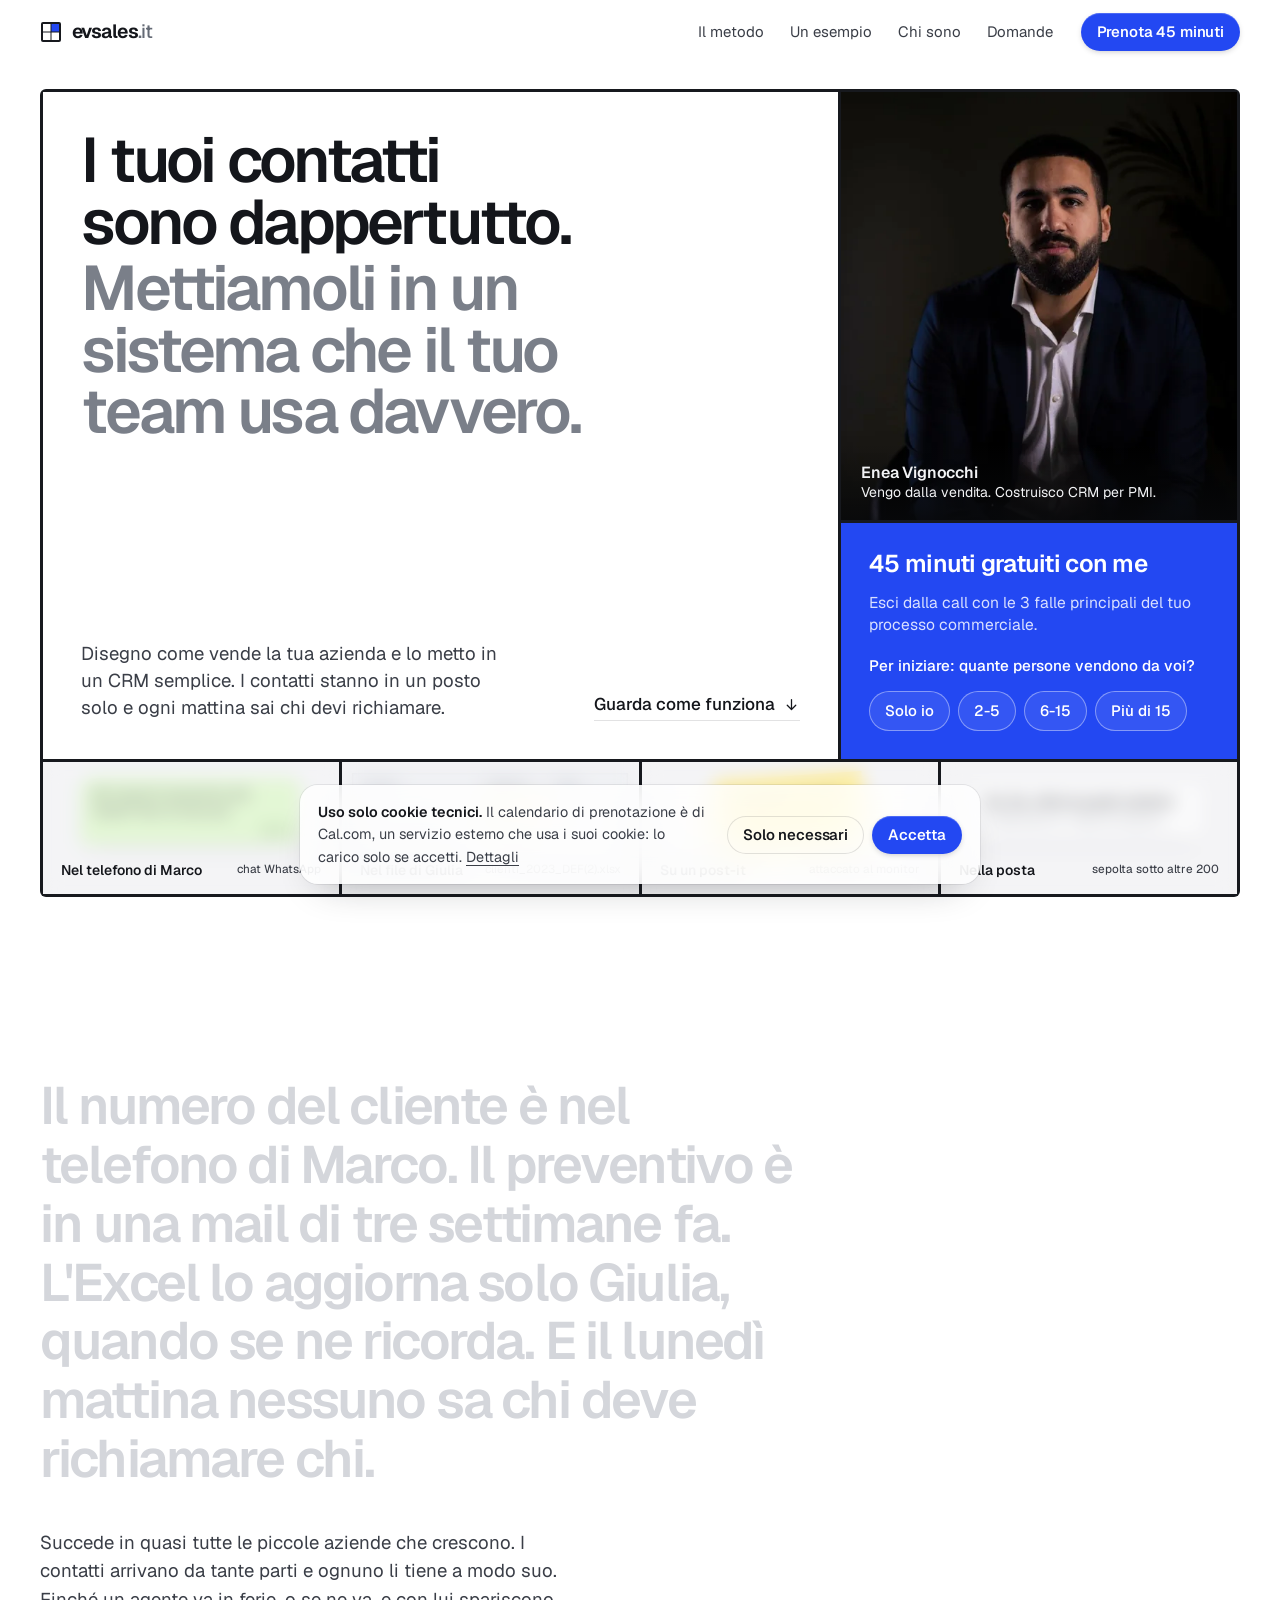
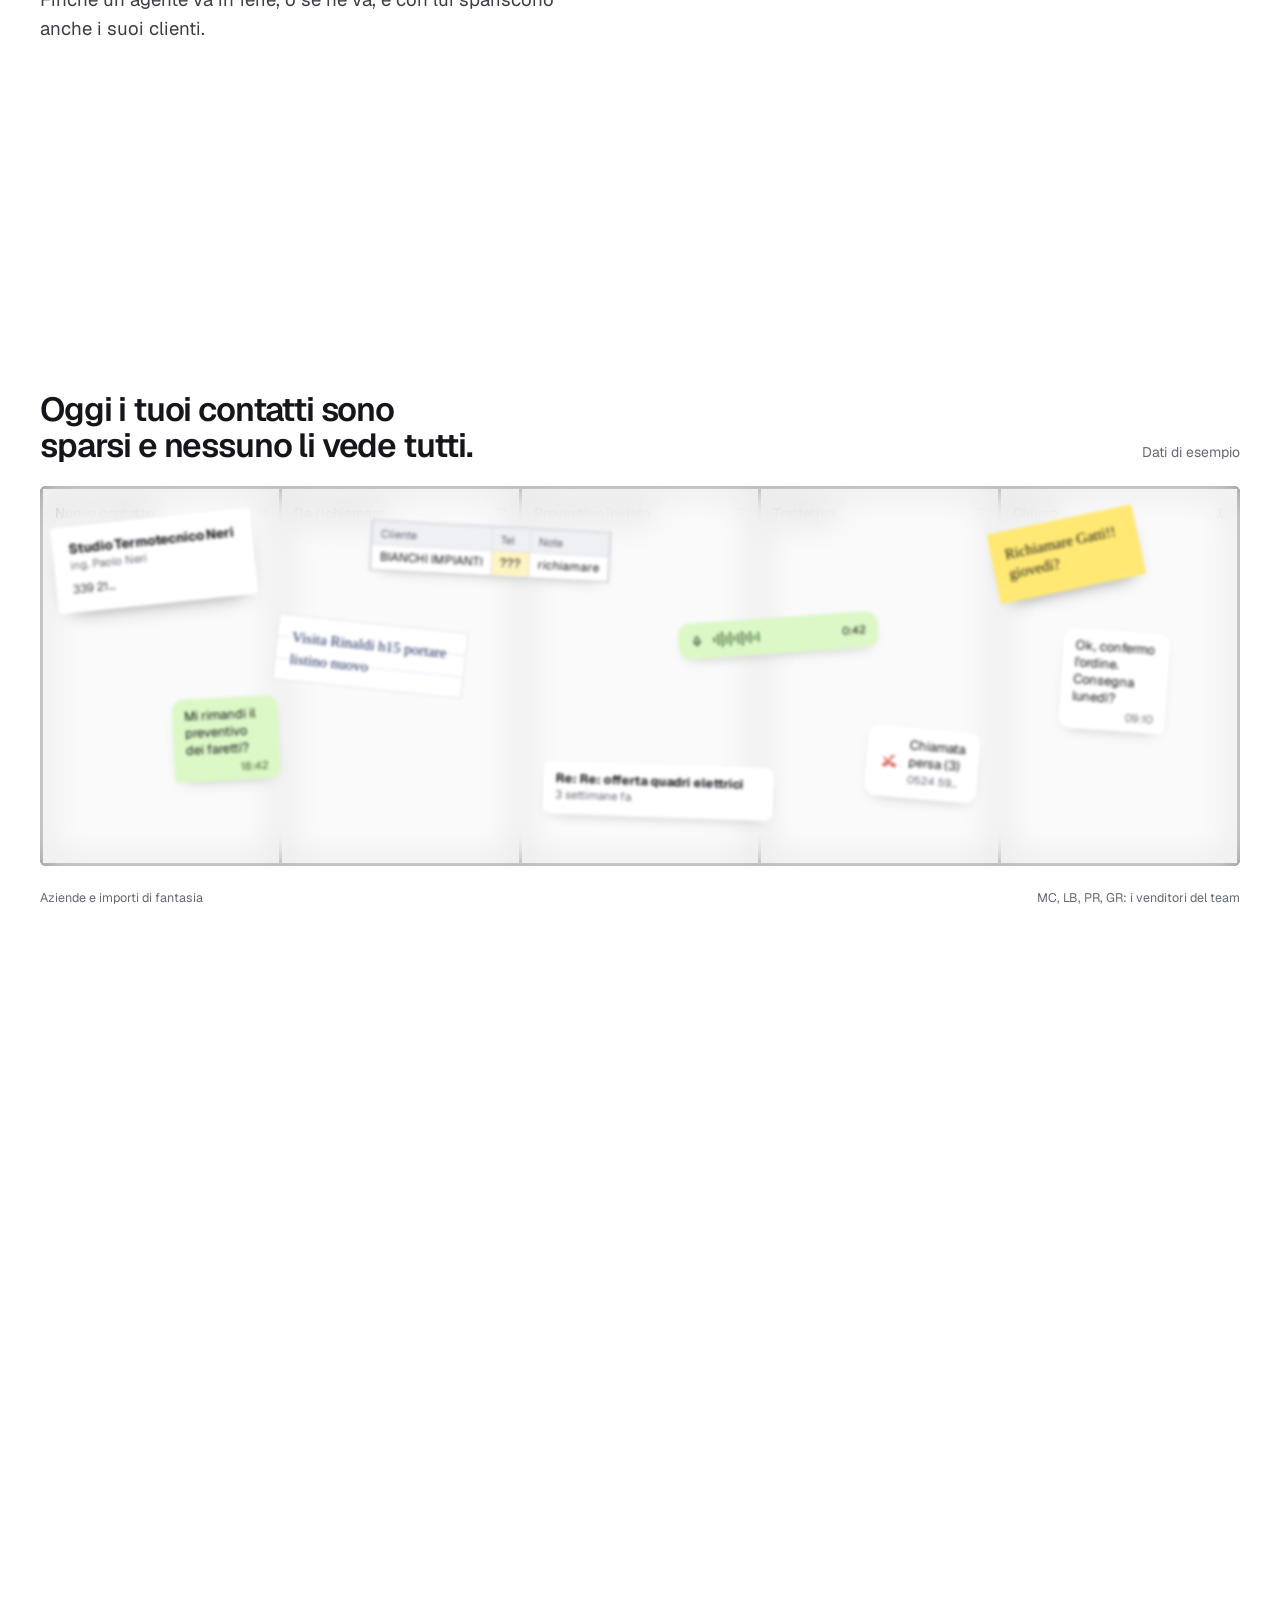
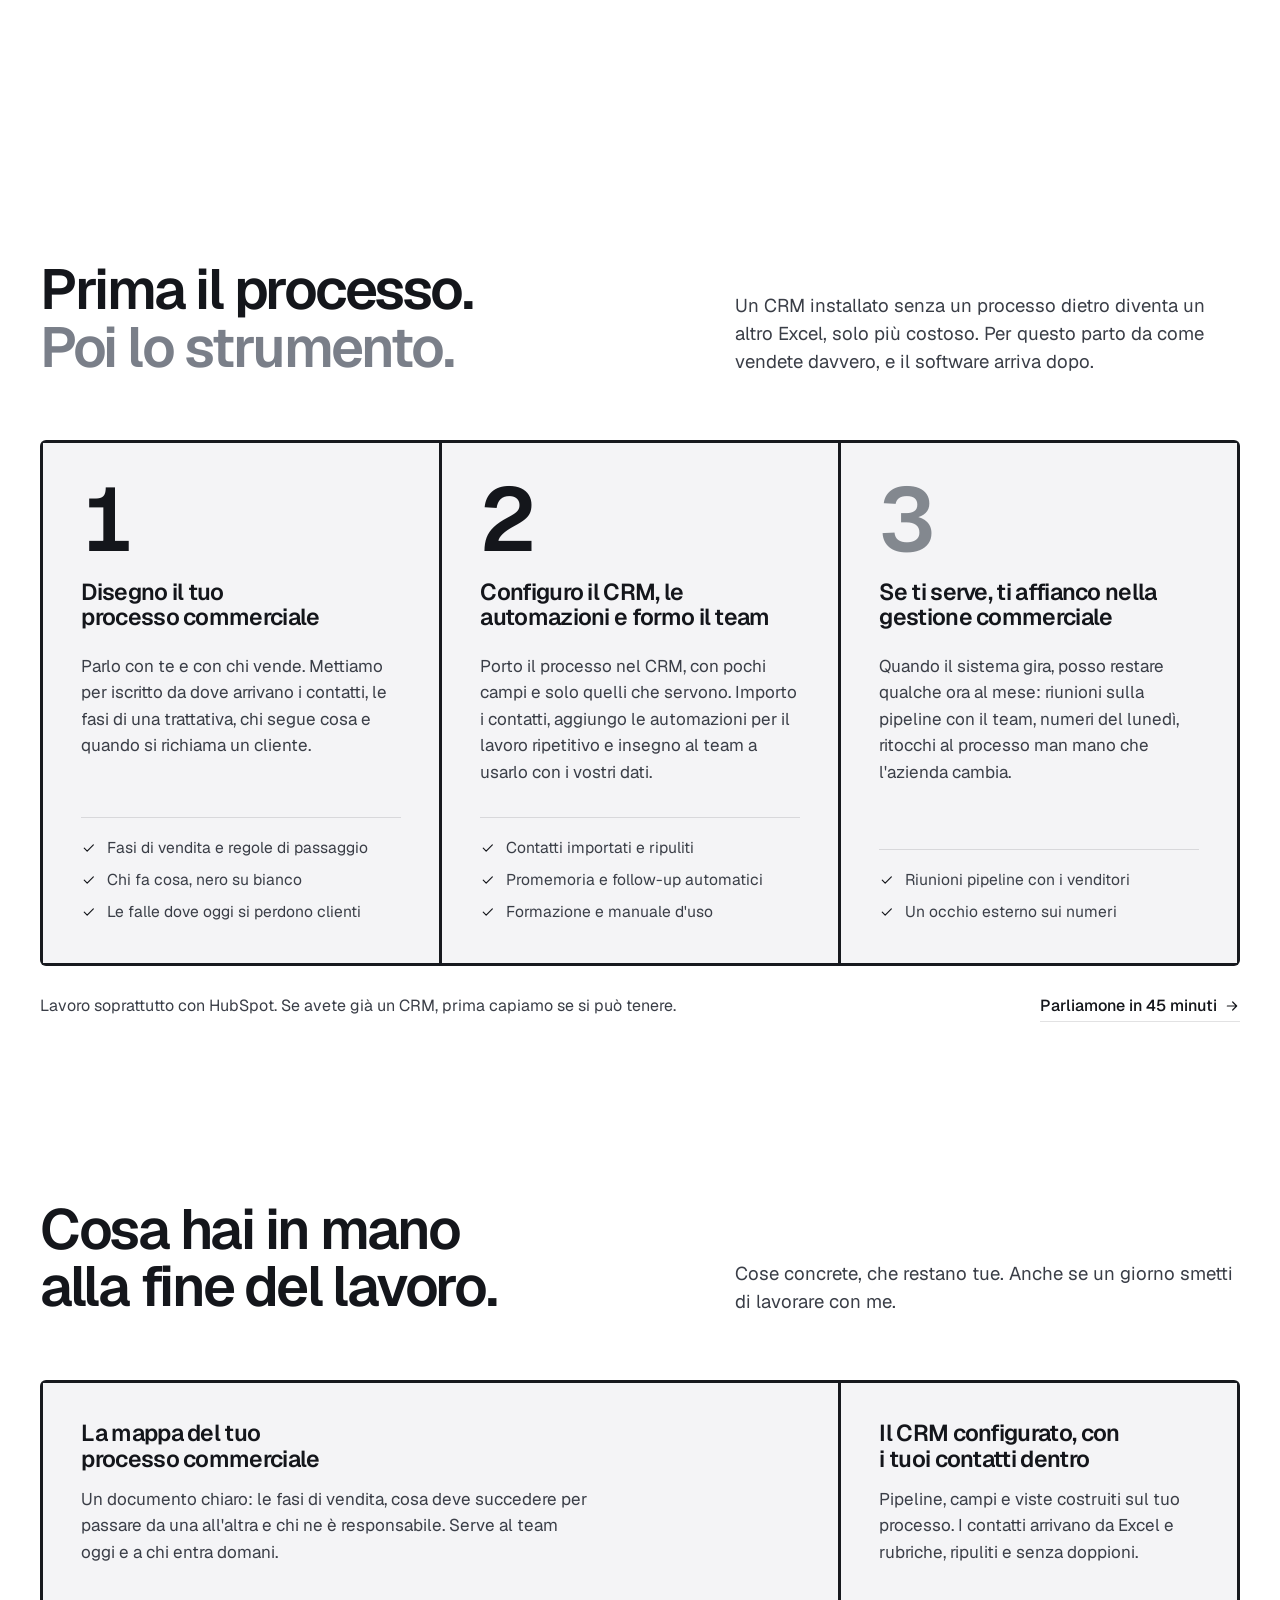
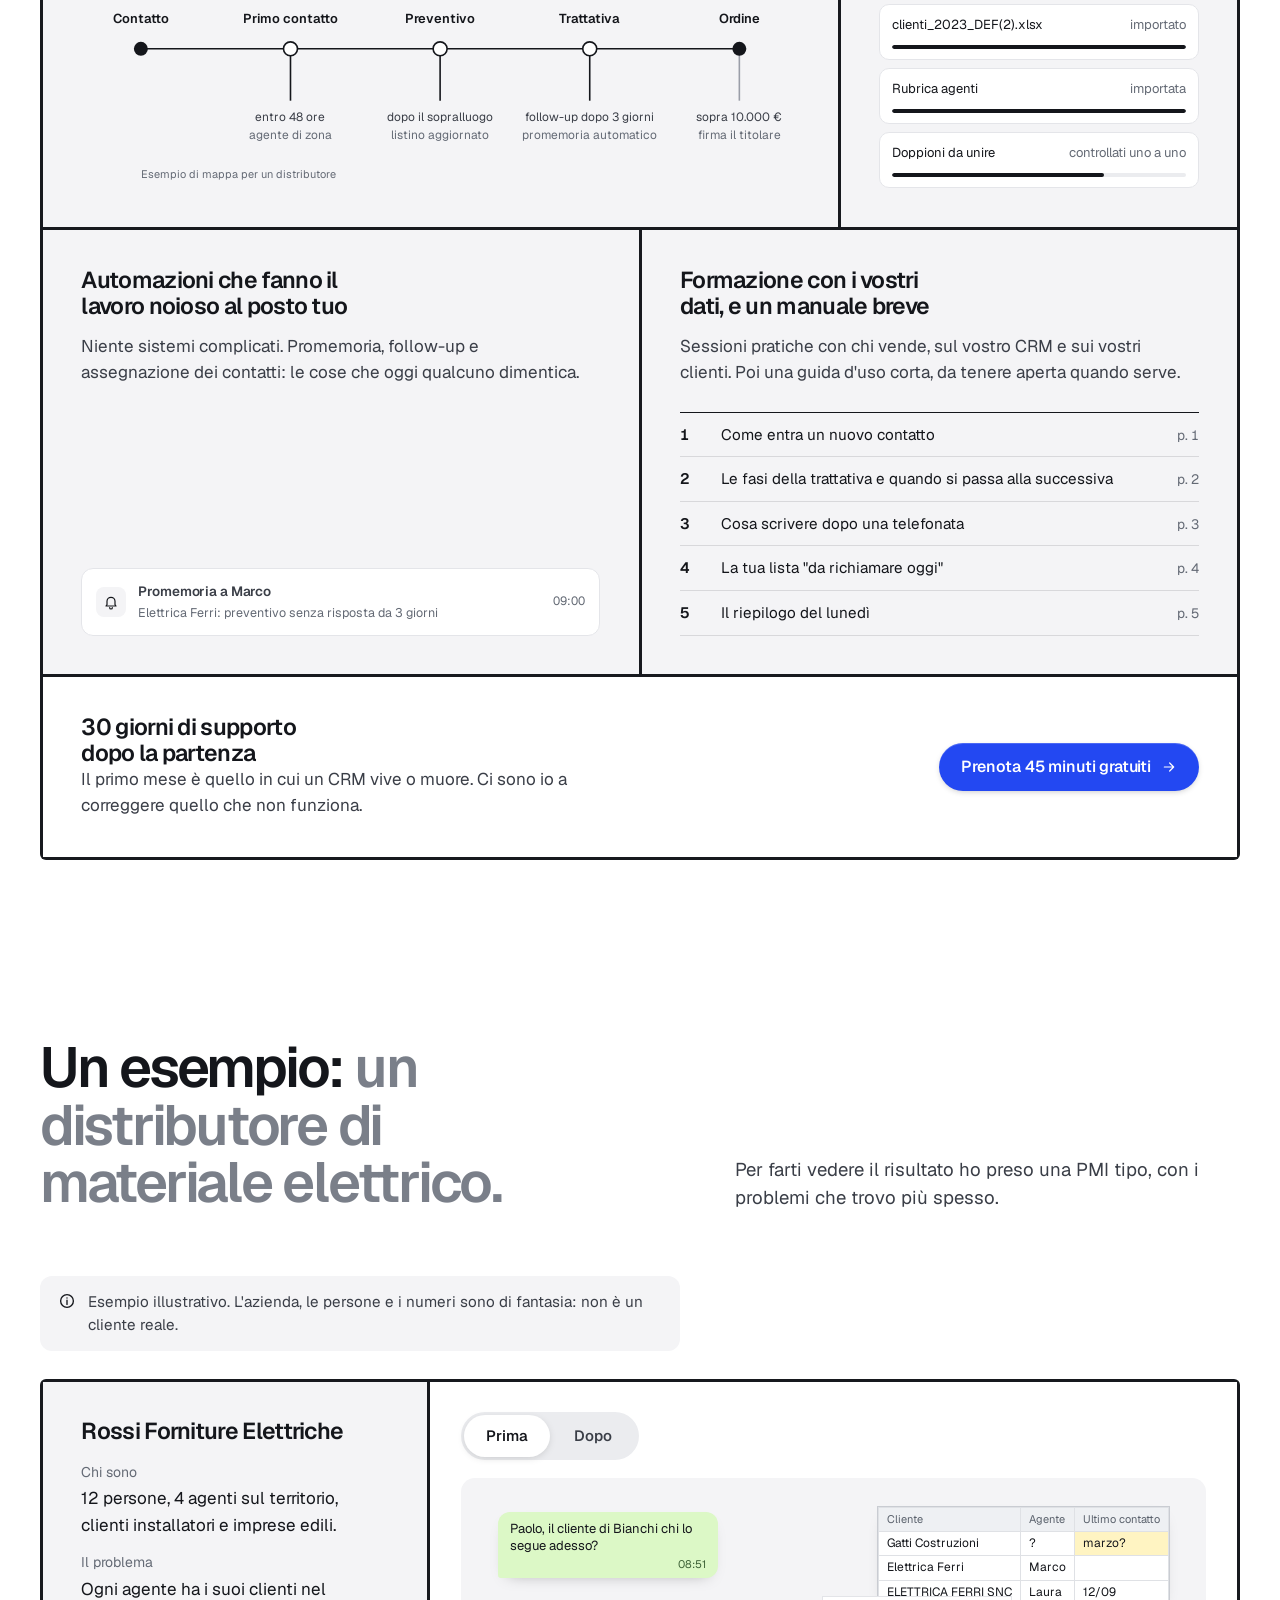
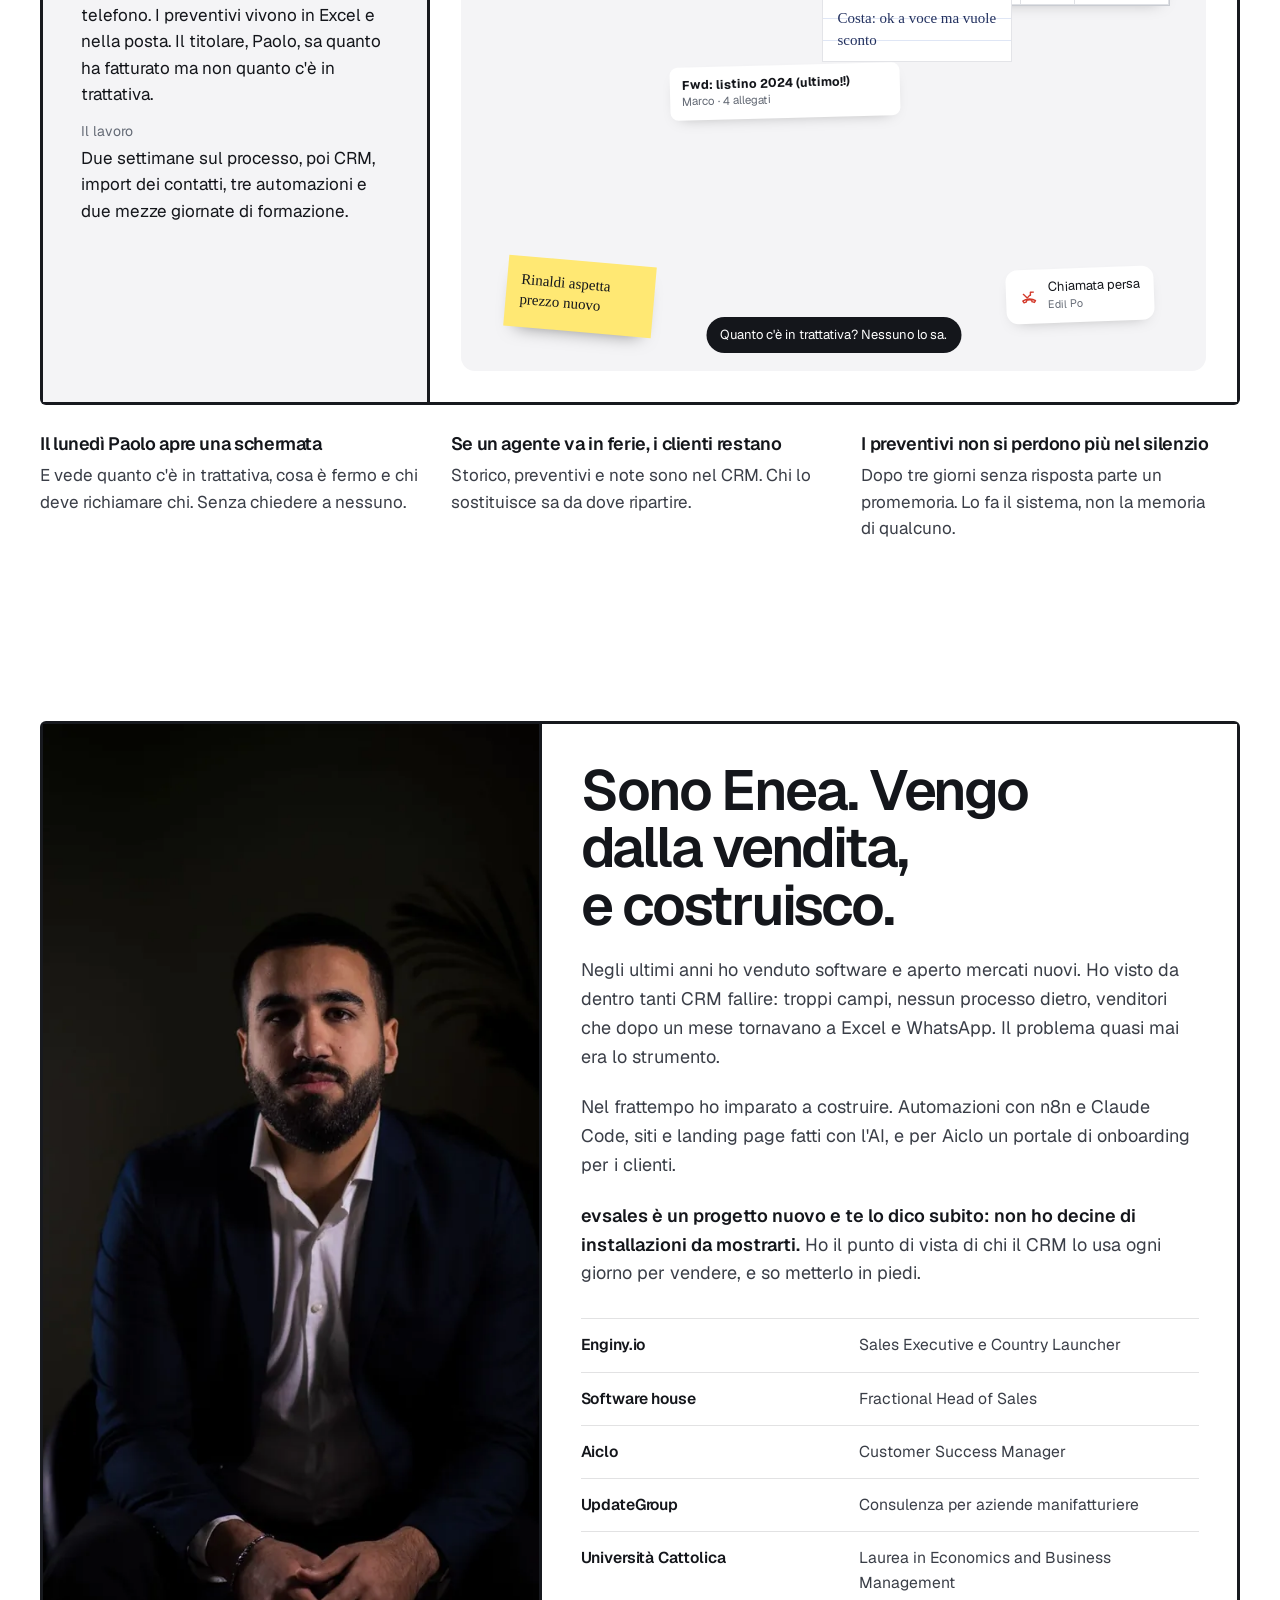
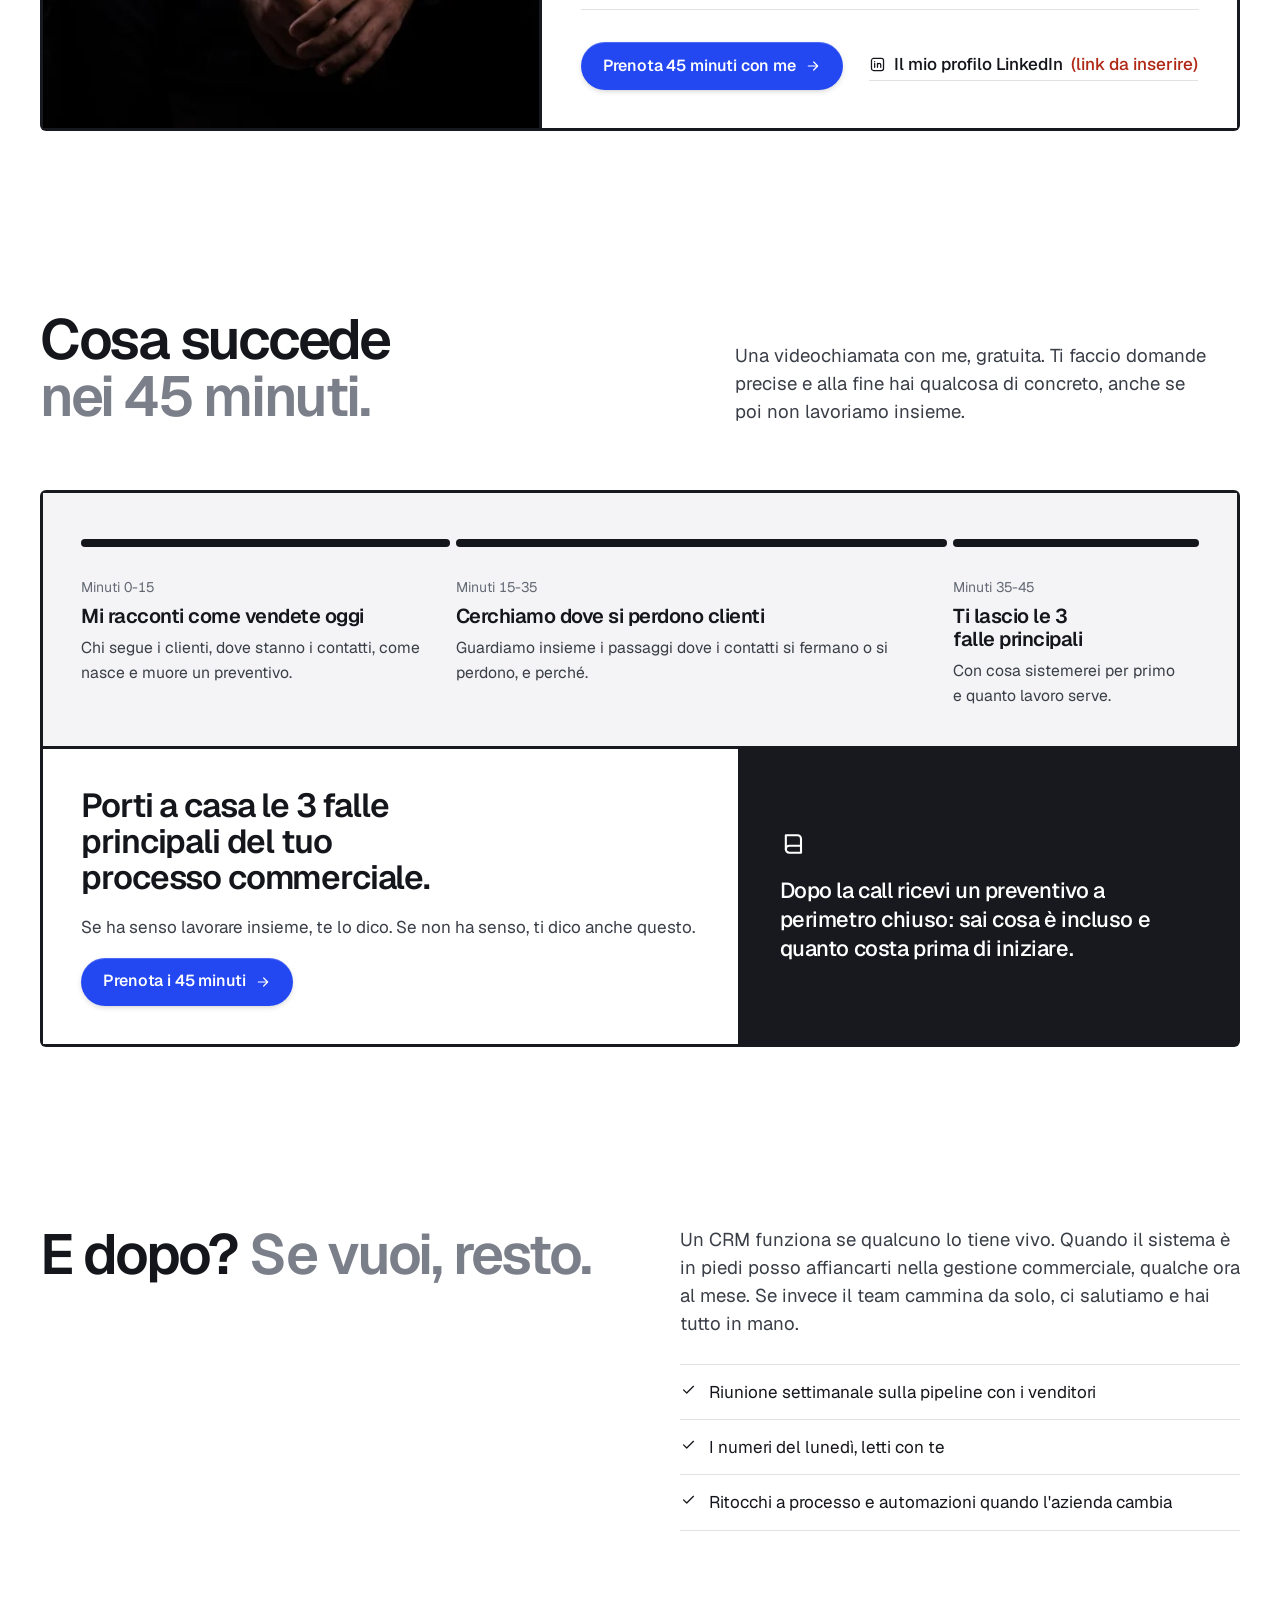
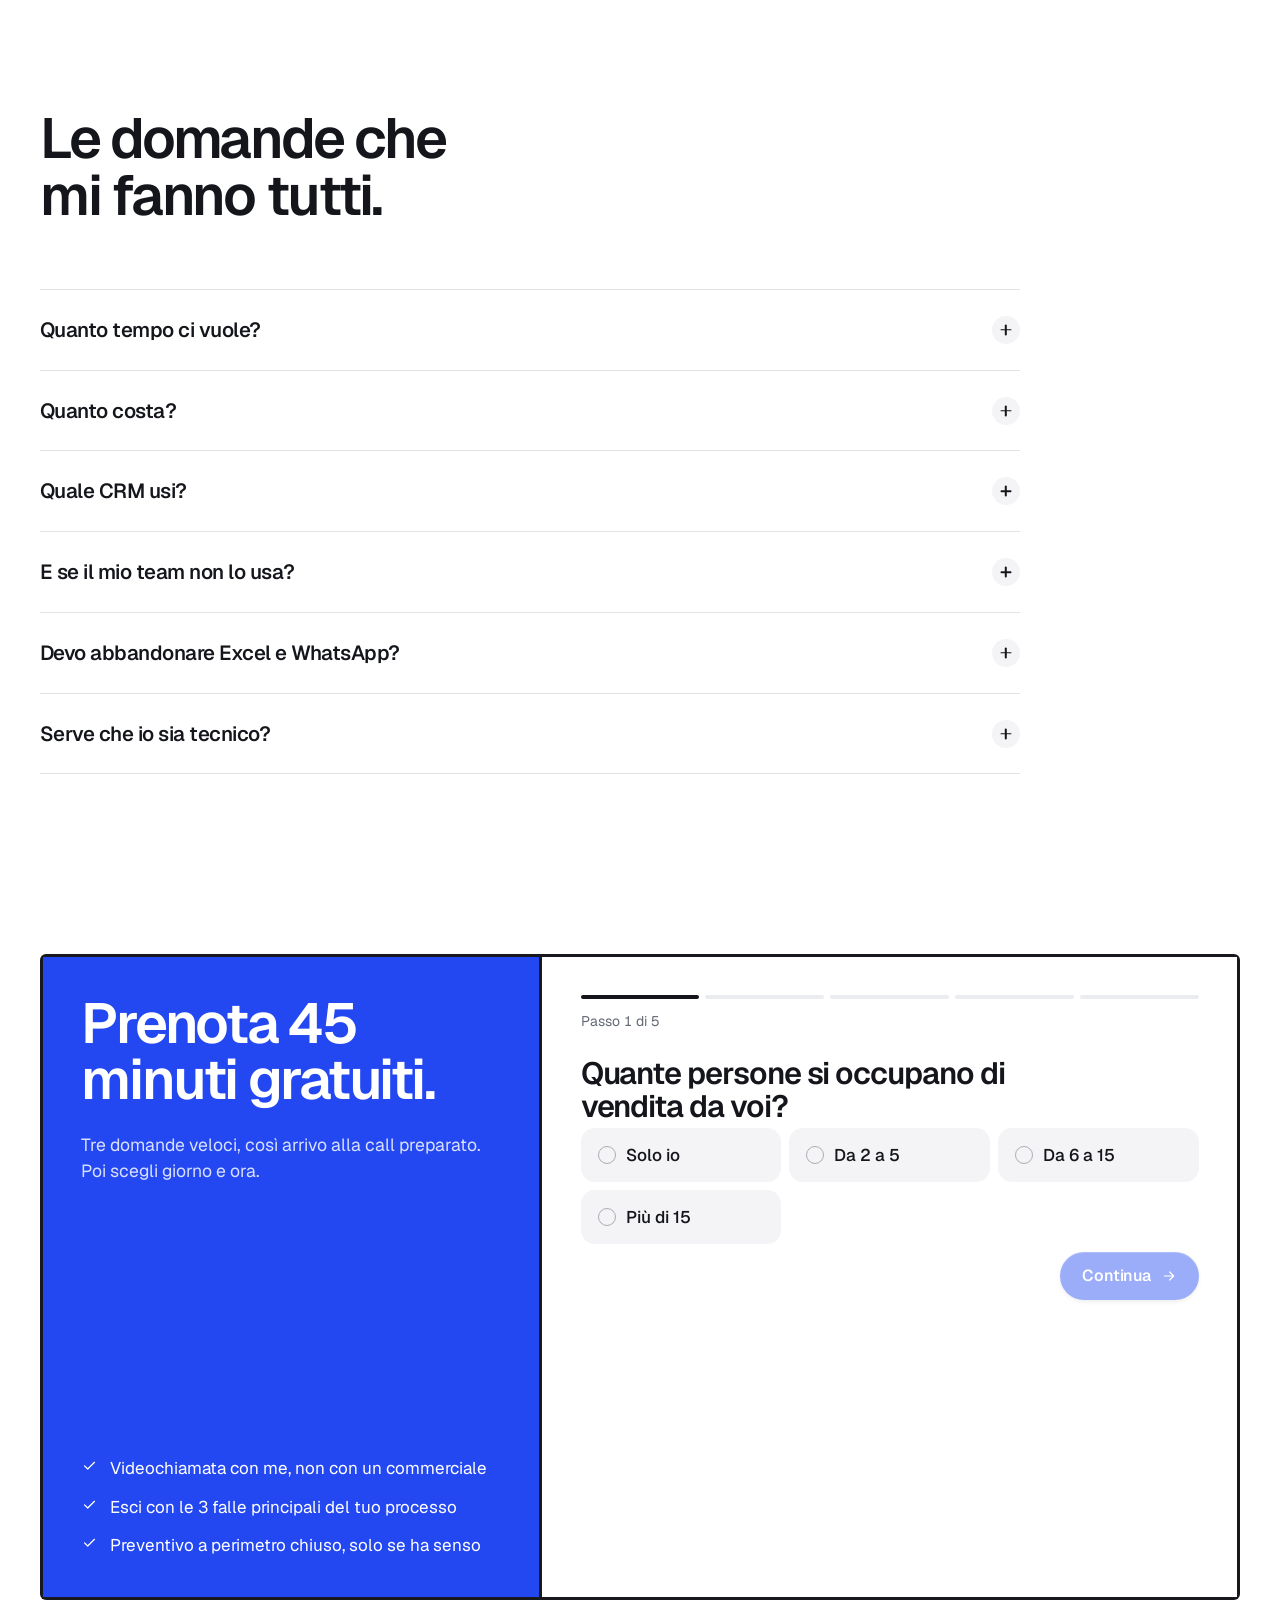
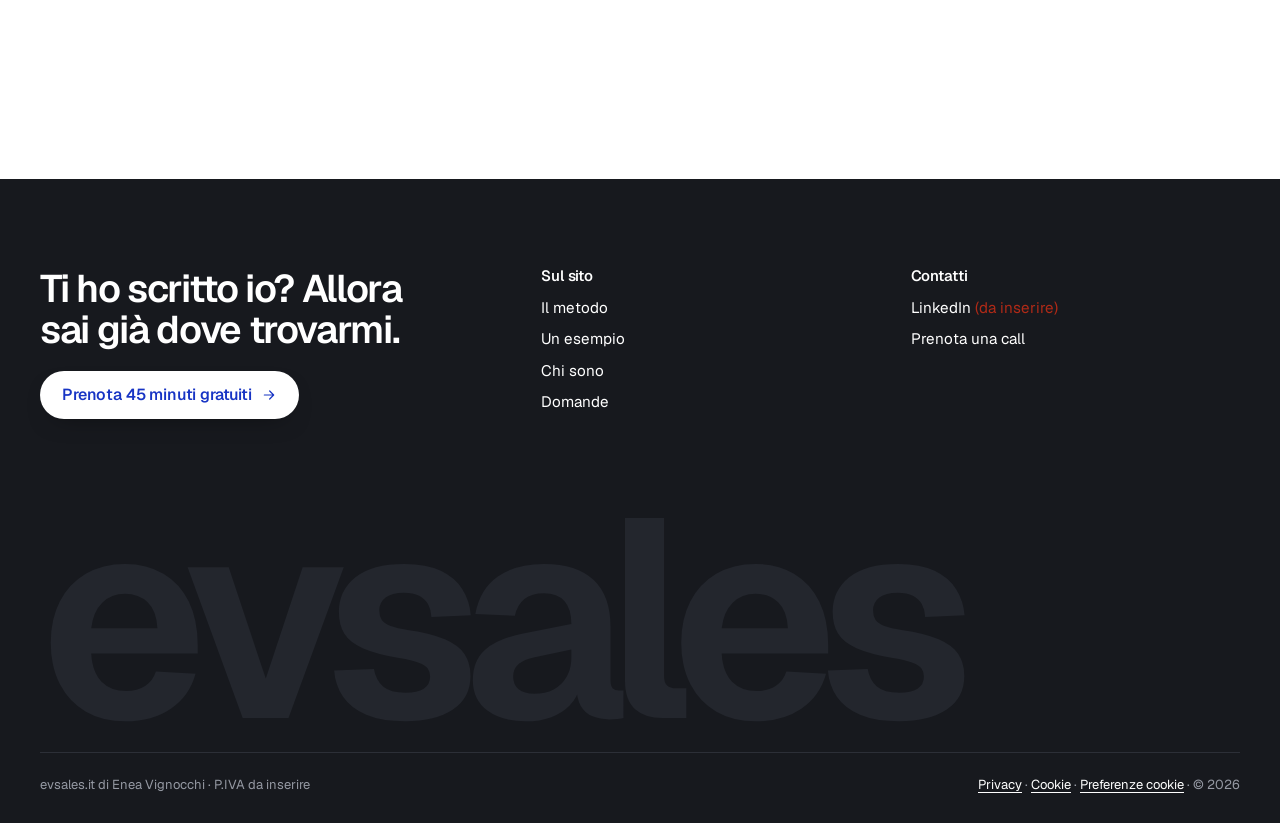
==== commit 8e60b932: "Apply finish review fixes Cobalt reserved for CTAs, kicker removed, darker heading tails for contras" ====
--- a/index.html
+++ b/index.html
@@ -69,7 +69,6 @@
   <div class="wall">
     <div class="vetrata">
       <div class="pane hero__main">
-        <div class="hero__who"><span class="dot" aria-hidden="true"></span><span><b>Enea Vignocchi</b> · consulente CRM per piccole aziende</span></div>
         <h1 id="h-hero">I tuoi contatti sono dappertutto. <span class="soft">Mettiamoli in un sistema che il tuo team usa davvero.</span></h1>
         <div class="hero__foot">
           <p class="hero__lead">Disegno come vende la tua azienda e lo metto in un CRM semplice. I contatti stanno in un posto solo e ogni mattina sai chi devi richiamare.</p>
@@ -195,8 +194,7 @@
       </article>
       <article class="pane pane--gray step step--opt" data-light data-reveal>
         <div class="step__n">3</div>
-        <span class="tag">Se ti serve</span>
-        <h3>Ti affianco nella gestione commerciale</h3>
+        <h3>Se ti serve, ti affianco nella gestione commerciale</h3>
         <p>Quando il sistema gira, posso restare qualche ora al mese: riunioni sulla pipeline con il team, numeri del lunedì, ritocchi al processo man mano che l'azienda cambia.</p>
         <ul>
           <li><svg class="i"><use href="#i-check"/></svg>Riunioni pipeline con i venditori</li>
@@ -215,7 +213,7 @@
 <section class="section bento" id="cosa-ottieni" aria-labelledby="h-ottieni">
   <div class="wall">
     <div class="intro">
-      <h2 class="h2" id="h-ottieni" data-reveal>Cosa hai in mano <span class="soft">alla fine del lavoro.</span></h2>
+      <h2 class="h2" id="h-ottieni" data-reveal>Cosa hai in mano alla fine del lavoro.</h2>
       <p data-reveal>Cose concrete, che restano tue. Anche se un giorno smetti di lavorare con me.</p>
     </div>
     <div class="vetrata">
@@ -263,10 +261,13 @@
       <div class="pane pane--gray b-train" data-light data-reveal>
         <h3>Formazione con i vostri dati, e un manuale breve</h3>
         <p>Sessioni pratiche con chi vende, sul vostro CRM e sui vostri clienti. Poi una guida d'uso corta, da tenere aperta quando serve.</p>
-        <div class="train">
-          <div><b>Il team</b><span>impara sul proprio CRM, con i propri clienti</span></div>
-          <div><b>Il manuale</b><span>poche pagine, scritte per chi vende</span></div>
-        </div>
+        <ol class="toc" aria-label="Esempio di indice del manuale">
+          <li><span>Come entra un nuovo contatto</span><em>p. 1</em></li>
+          <li><span>Le fasi della trattativa e quando si passa alla successiva</span><em>p. 2</em></li>
+          <li><span>Cosa scrivere dopo una telefonata</span><em>p. 3</em></li>
+          <li><span>La tua lista "da richiamare oggi"</span><em>p. 4</em></li>
+          <li><span>Il riepilogo del lunedì</span><em>p. 5</em></li>
+        </ol>
       </div>
       <div class="pane b-support" data-reveal>
         <div>
@@ -375,7 +376,7 @@
         </ul>
         <div class="about__links" data-reveal>
           <a class="btn" href="#prenota" data-cta>Prenota 45 minuti con me <svg class="i"><use href="#i-arrow"/></svg></a>
-          <a class="link" href="#" data-linkedin target="_blank" rel="noopener"><svg class="i"><use href="#i-in"/></svg> Il mio profilo LinkedIn</a>
+          <a class="link" href="#" data-linkedin target="_blank" rel="noopener"><svg class="i"><use href="#i-in"/></svg> Il mio profilo LinkedIn<span data-todo> (link da inserire)</span></a>
         </div>
       </div>
     </div>
@@ -403,7 +404,7 @@
         <p class="ink2">Se ha senso lavorare insieme, te lo dico. Se non ha senso, ti dico anche questo.</p>
         <div><a class="btn" href="#prenota" data-cta>Prenota i 45 minuti <svg class="i"><use href="#i-arrow"/></svg></a></div>
       </div>
-      <div class="pane pane--cobalt call__quote" data-light>
+      <div class="pane call__quote call__quote--ink">
         <svg class="i" style="font-size:28px" aria-hidden="true"><use href="#i-book"/></svg>
         <p>Dopo la call ricevi un preventivo a perimetro chiuso: sai cosa è incluso e quanto costa prima di iniziare.</p>
       </div>
@@ -430,7 +431,7 @@
 <section class="section" id="domande" aria-labelledby="h-faq">
   <div class="wall">
     <div class="intro">
-      <h2 class="h2" id="h-faq" data-reveal>Le domande <span class="soft">che mi fanno tutti.</span></h2>
+      <h2 class="h2" id="h-faq" data-reveal>Le domande che mi fanno tutti.</h2>
     </div>
     <div class="faq" data-reveal>
       <details>
@@ -552,7 +553,7 @@
       </div>
       <div>
         <h3>Contatti</h3>
-        <ul><li><a href="#" data-linkedin target="_blank" rel="noopener">LinkedIn</a></li><li><a href="#prenota">Prenota una call</a></li></ul>
+        <ul><li><a href="#" data-linkedin target="_blank" rel="noopener">LinkedIn<span data-todo> (da inserire)</span></a></li><li><a href="#prenota">Prenota una call</a></li></ul>
       </div>
     </div>
     <p class="foot__word" aria-hidden="true">evsales</p>
@@ -564,7 +565,7 @@
 </footer>
 
 <div class="cookie" id="cookie" role="dialog" aria-live="polite" aria-label="Cookie">
-  <p><b>Uso solo cookie tecnici.</b> Il calendario di prenotazione è di Cal.com, un servizio esterno che usa i suoi cookie: lo carico solo se accetti. <a href="/privacy#cookie">Dettagli</a></p>
+  <p><b>Uso solo cookie tecnici.</b> Il calendario di prenotazione è di Cal.com, un servizio esterno che usa i suoi cookie: lo carico solo se accetti. <a class="cookie__more" href="/privacy#cookie">Dettagli</a></p>
   <div class="cookie__btns"><button class="btn btn--ghost btn--sm" type="button" data-consent="no">Solo necessari</button><button class="btn btn--sm" type="button" data-consent="yes">Accetta</button></div>
 </div>
 
--- a/assets/css/site.css
+++ b/assets/css/site.css
@@ -180,7 +180,7 @@
 .hero__who b { color: var(--ink); font-weight: 560; }
 .dot { width: 8px; height: 8px; border-radius: 50%; background: #1fae5b; box-shadow: 0 0 0 4px rgba(31,174,91,.14); }
 .hero h1 { font-size: var(--t-display); letter-spacing: -0.045em; line-height: 0.98; max-width: 13ch; }
-.hero h1 .soft { color: #9a9ea8; display: block; margin-top: .08em; }
+.hero h1 .soft { color: #7a7f89; display: block; margin-top: .08em; }
 .hero__foot { display: flex; flex-wrap: wrap; align-items: end; justify-content: space-between; gap: 24px 40px; }
 .hero__lead { font-size: var(--t-lead); color: var(--ink-2); max-width: 36ch; line-height: 1.45; }
 
@@ -257,7 +257,7 @@
 .section { padding-block: var(--section) 0; }
 .section:last-of-type { padding-bottom: var(--section); }
 .h2 { font-size: var(--t-h2); letter-spacing: -0.04em; max-width: 16ch; }
-.h2 .soft { color: #9a9ea8; }
+.h2 .soft { color: #7a7f89; }
 .intro { display: grid; grid-template-columns: minmax(0, 1.25fr) minmax(0, 1fr); gap: 32px 64px; align-items: end; margin-bottom: clamp(40px, 5vw, 72px); }
 .intro p { font-size: var(--t-lead); color: var(--ink-2); max-width: 40ch; line-height: 1.5; }
 @media (max-width: 900px) { .intro { grid-template-columns: 1fr; } }
@@ -277,7 +277,7 @@
 .scene__caption span { position: absolute; left: 0; bottom: 0; opacity: 0; filter: blur(8px); transition: opacity .7s var(--ease-out), filter .7s var(--ease-out); }
 .scene__caption span.on { opacity: 1; filter: blur(0); }
 .scene__tag { font-size: var(--t-small); color: var(--muted); white-space: nowrap; }
-.board { position: relative; flex: 1; max-height: 470px; min-height: 340px; }
+.board { position: relative; flex: 1; max-height: 380px; min-height: 300px; }
 .board .vetrata { position: absolute; inset: 0; grid-template-columns: repeat(5, minmax(0, 1fr)); }
 .board .col { background: var(--pane); padding: 16px 12px; display: flex; flex-direction: column; gap: 10px; }
 .board .col h3 { font-size: 0.875rem; letter-spacing: -0.01em; font-weight: 600; display: flex; justify-content: space-between; color: var(--ink); line-height: 1.2; }
@@ -321,7 +321,7 @@
 /* ---------- Method ---------- */
 .method .vetrata { grid-template-columns: repeat(3, minmax(0, 1fr)); }
 .step { padding: var(--pad); min-height: 520px; display: flex; flex-direction: column; gap: 22px; }
-.step__n { font-size: clamp(4rem, 7vw, 6rem); font-weight: 600; letter-spacing: -0.06em; line-height: .85; color: var(--ink); font-variant-numeric: tabular-nums; }
+.step__n { font-size: clamp(4rem, 7vw, 6rem); font-weight: 600; letter-spacing: -0.04em; line-height: .85; color: var(--ink); font-variant-numeric: tabular-nums; }
 .step--opt .step__n { color: #83888f; }
 .step h3 { font-size: var(--t-h3); letter-spacing: -0.03em; line-height: 1.12; }
 .step p { color: var(--ink-2); }
@@ -371,10 +371,10 @@
 .feed__item time { color: var(--muted); font-size: 12px; font-variant-numeric: tabular-nums; }
 @keyframes feedIn { from { opacity: 0; transform: translateY(10px); filter: blur(6px); } to { opacity: 1; transform: none; filter: none; } }
 
-.train { margin-top: auto; display: grid; grid-template-columns: 1fr 1fr; gap: 10px; }
-.train div { background: var(--white); border: 1px solid #e4e5e9; border-radius: 12px; padding: 14px; font-size: 13.5px; }
-.train b { display: block; font-size: 1.6rem; letter-spacing: -0.04em; font-weight: 600; line-height: 1.1; }
-.train span { color: var(--muted); }
+.toc { margin: auto 0 0; padding: 0; list-style: none; counter-reset: toc; border-top: 1px solid var(--ink); }
+.toc li { counter-increment: toc; display: grid; grid-template-columns: 2.2em 1fr auto; gap: 8px; align-items: baseline; padding: 10px 0; border-bottom: 1px solid var(--line); font-size: 0.95rem; }
+.toc li::before { content: counter(toc); font-weight: 600; font-variant-numeric: tabular-nums; }
+.toc em { color: var(--muted); font-size: 0.85rem; font-variant-numeric: tabular-nums; }
 
 /* ---------- Case (illustrated) ---------- */
 .case__label {
@@ -389,6 +389,7 @@
 .case__story dt { font-size: var(--t-small); color: var(--muted); }
 .case__story dd { margin: 2px 0 0; color: var(--ink); }
 .case__demo { padding: clamp(16px, 2.4vw, 32px); display: flex; flex-direction: column; gap: 18px; min-height: 620px; }
+[data-todo] { color: #b02a17; }
 @media (max-width: 980px) { .case .vetrata { grid-template-columns: 1fr; } .case__demo { min-height: 0; } }
 
 .seg { position: relative; display: inline-grid; grid-template-columns: 1fr 1fr; align-self: start; padding: 3px; border-radius: 999px; background: var(--pane-2); }
@@ -459,7 +460,8 @@
   .app__body { grid-template-columns: 1fr; }
   .side { border-left: 0; border-top: 1px solid #e7e8ec; }
   .pipe { grid-template-columns: repeat(2, minmax(0, 1fr)); }
-  .toast { position: static; margin: 0 12px 12px; max-width: none; }
+  .toast { position: static; margin: 12px 0 0; max-width: none; }
+  .app { height: auto; }
 }
 .case__after { margin-top: 28px; display: grid; grid-template-columns: repeat(3, minmax(0, 1fr)); gap: 32px; }
 .case__after h4 { font-size: 1.125rem; letter-spacing: -0.02em; margin-bottom: 8px; line-height: 1.2; }
@@ -494,7 +496,6 @@
 .timebar.in div i { transform: scaleX(1); }
 .timebar.in div:nth-child(2) i { transition-delay: 1.1s; }
 .timebar.in div:nth-child(3) i { transition-delay: 2.2s; }
-.timebar.in div:nth-child(3) i { background: var(--cobalt); }
 .phases { display: grid; grid-template-columns: 15fr 20fr 10fr; gap: 6px; }
 .phases div { padding-right: 18px; }
 .phases time { font-size: var(--t-small); color: var(--muted); font-variant-numeric: tabular-nums; }
@@ -503,7 +504,8 @@
 .call__take { grid-column: 1 / 8; padding: var(--pad); display: flex; flex-direction: column; gap: 18px; }
 .call__take h3 { font-size: clamp(1.6rem, 2.6vw, 2.4rem); letter-spacing: -0.035em; line-height: 1.08; max-width: 18ch; }
 .call__quote { grid-column: 8 / 13; padding: var(--pad); display: flex; flex-direction: column; gap: 18px; justify-content: center; }
-.call__quote p { font-size: clamp(1.25rem, 1.7vw, 1.55rem); line-height: 1.35; letter-spacing: -0.02em; font-weight: 520; color: var(--on-cobalt); max-width: 26ch; }
+.call__quote p { font-size: clamp(1.25rem, 1.7vw, 1.55rem); line-height: 1.35; letter-spacing: -0.02em; font-weight: 520; max-width: 26ch; }
+.call__quote--ink { background: var(--steel); color: var(--white); }
 @media (max-width: 900px) {
   .call__take, .call__quote { grid-column: 1 / -1; }
   .timebar, .phases { grid-template-columns: 1fr; }
@@ -597,7 +599,7 @@
 .cal__gate p { color: var(--ink-2); max-width: 48ch; }
 
 /* ---------- Footer ---------- */
-.foot { margin-top: var(--section); background: var(--steel); color: #c9ccd3; padding: clamp(56px, 7vw, 96px) 0 28px; overflow: hidden; }
+.foot { background: var(--steel); color: #c9ccd3; padding: clamp(56px, 7vw, 96px) 0 28px; overflow: hidden; }
 .foot a:not(.btn) { color: var(--white); }
 .foot__top { display: grid; grid-template-columns: minmax(0, 1.4fr) minmax(0, 1fr) minmax(0, 1fr); gap: 40px; }
 .foot__top h2 { color: var(--white); font-size: clamp(1.8rem, 3vw, 2.8rem); letter-spacing: -0.035em; line-height: 1.05; max-width: 16ch; margin-bottom: 22px; }
@@ -623,7 +625,7 @@
 .cookie.on { transform: translate(-50%, 0); }
 .cookie b { color: var(--ink); font-weight: 600; }
 .cookie__btns { display: flex; gap: 8px; }
-@media (max-width: 640px) { .cookie { grid-template-columns: 1fr; } }
+@media (max-width: 640px) { .cookie { grid-template-columns: 1fr; gap: 10px; padding: 12px 14px; font-size: 0.8rem; bottom: 10px; } .cookie p { line-height: 1.35; } .cookie__btns .btn { flex: 1; justify-content: center; } }
 
 /* ---------- Mobile hero ---------- */
 @media (max-width: 1080px) {
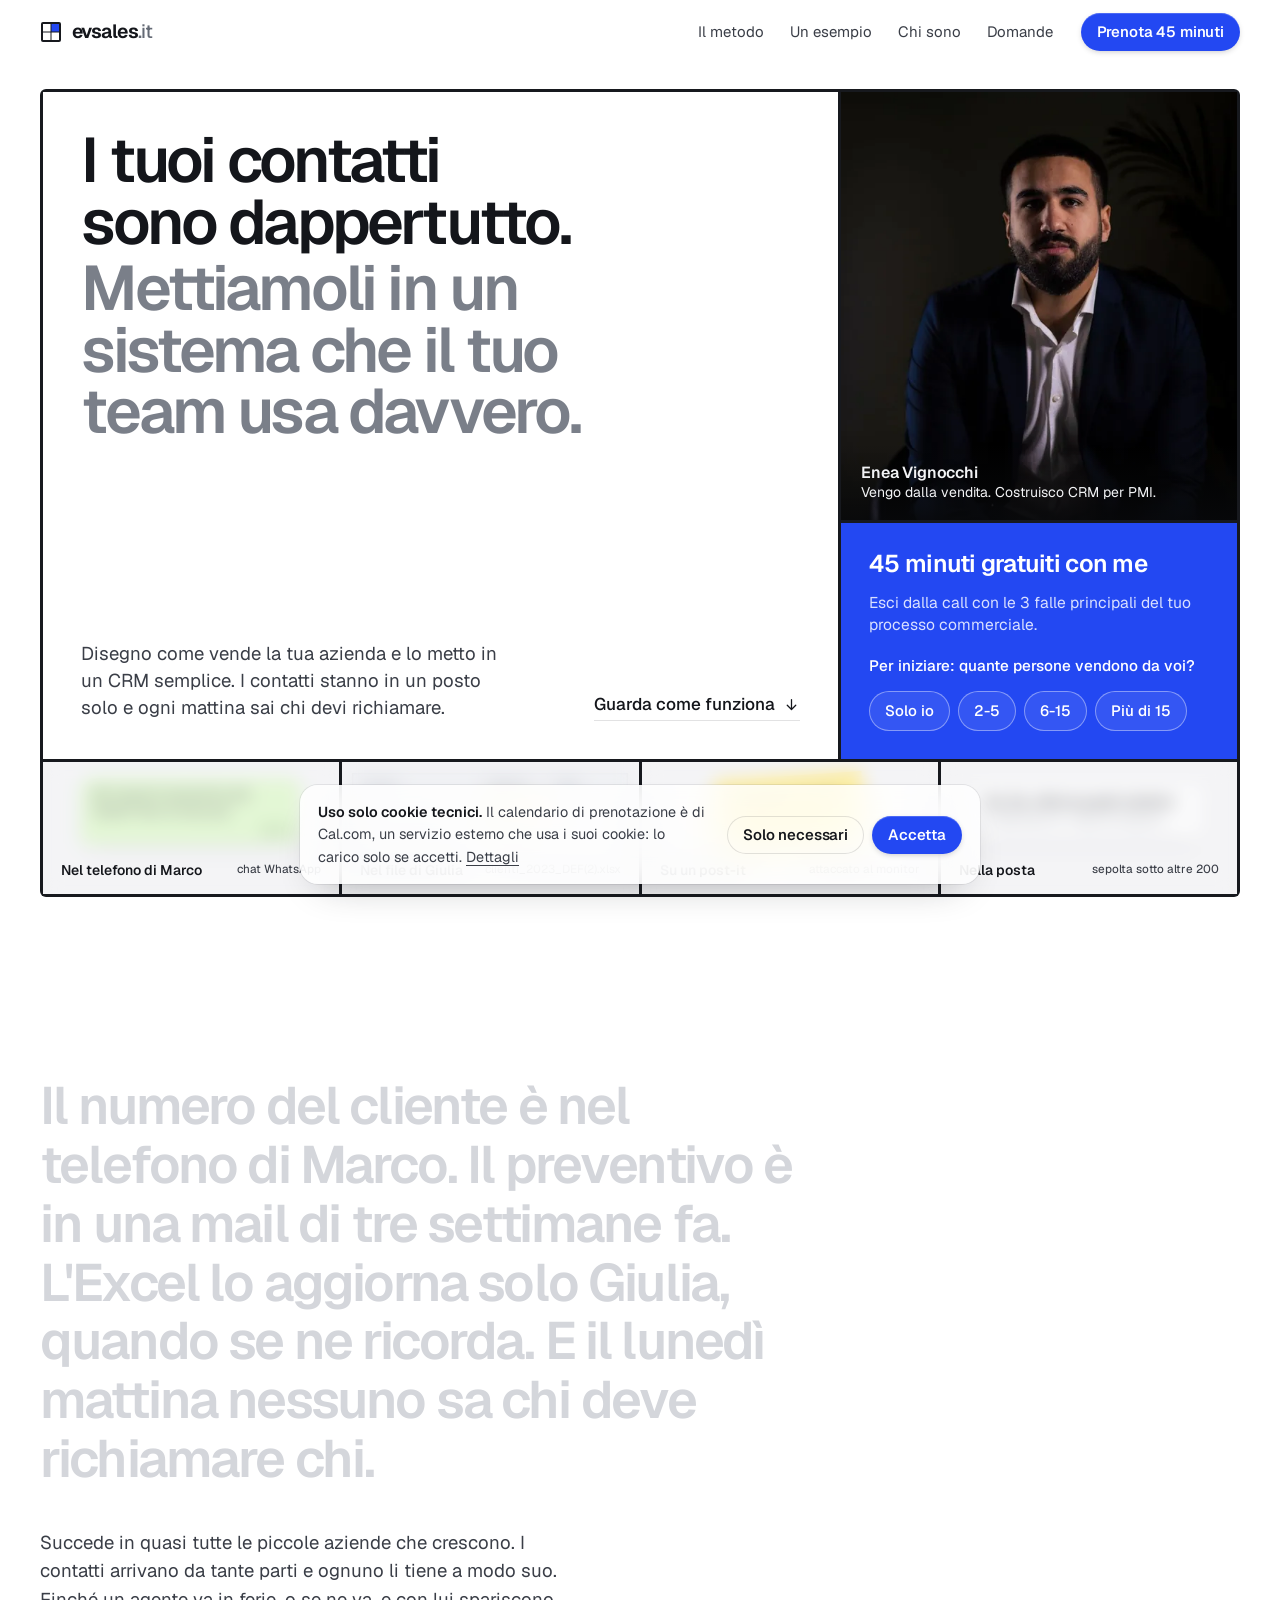
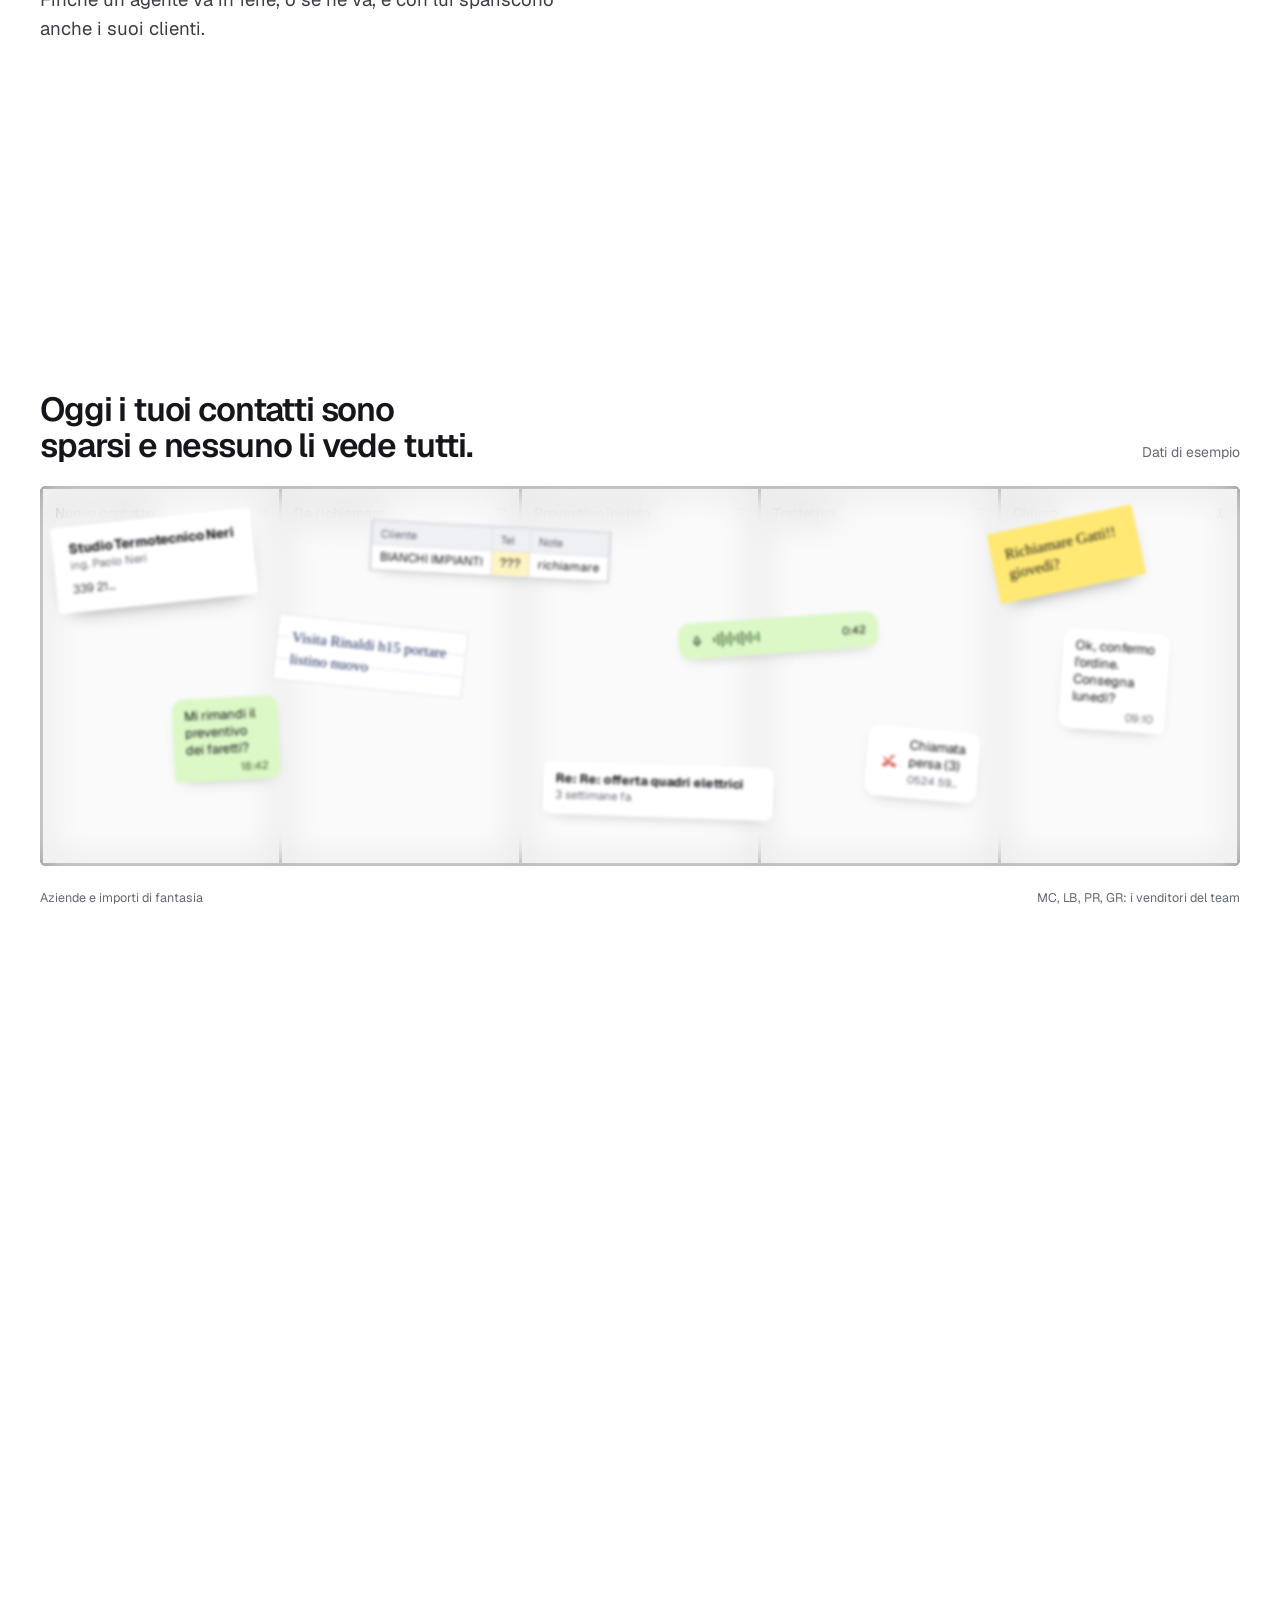
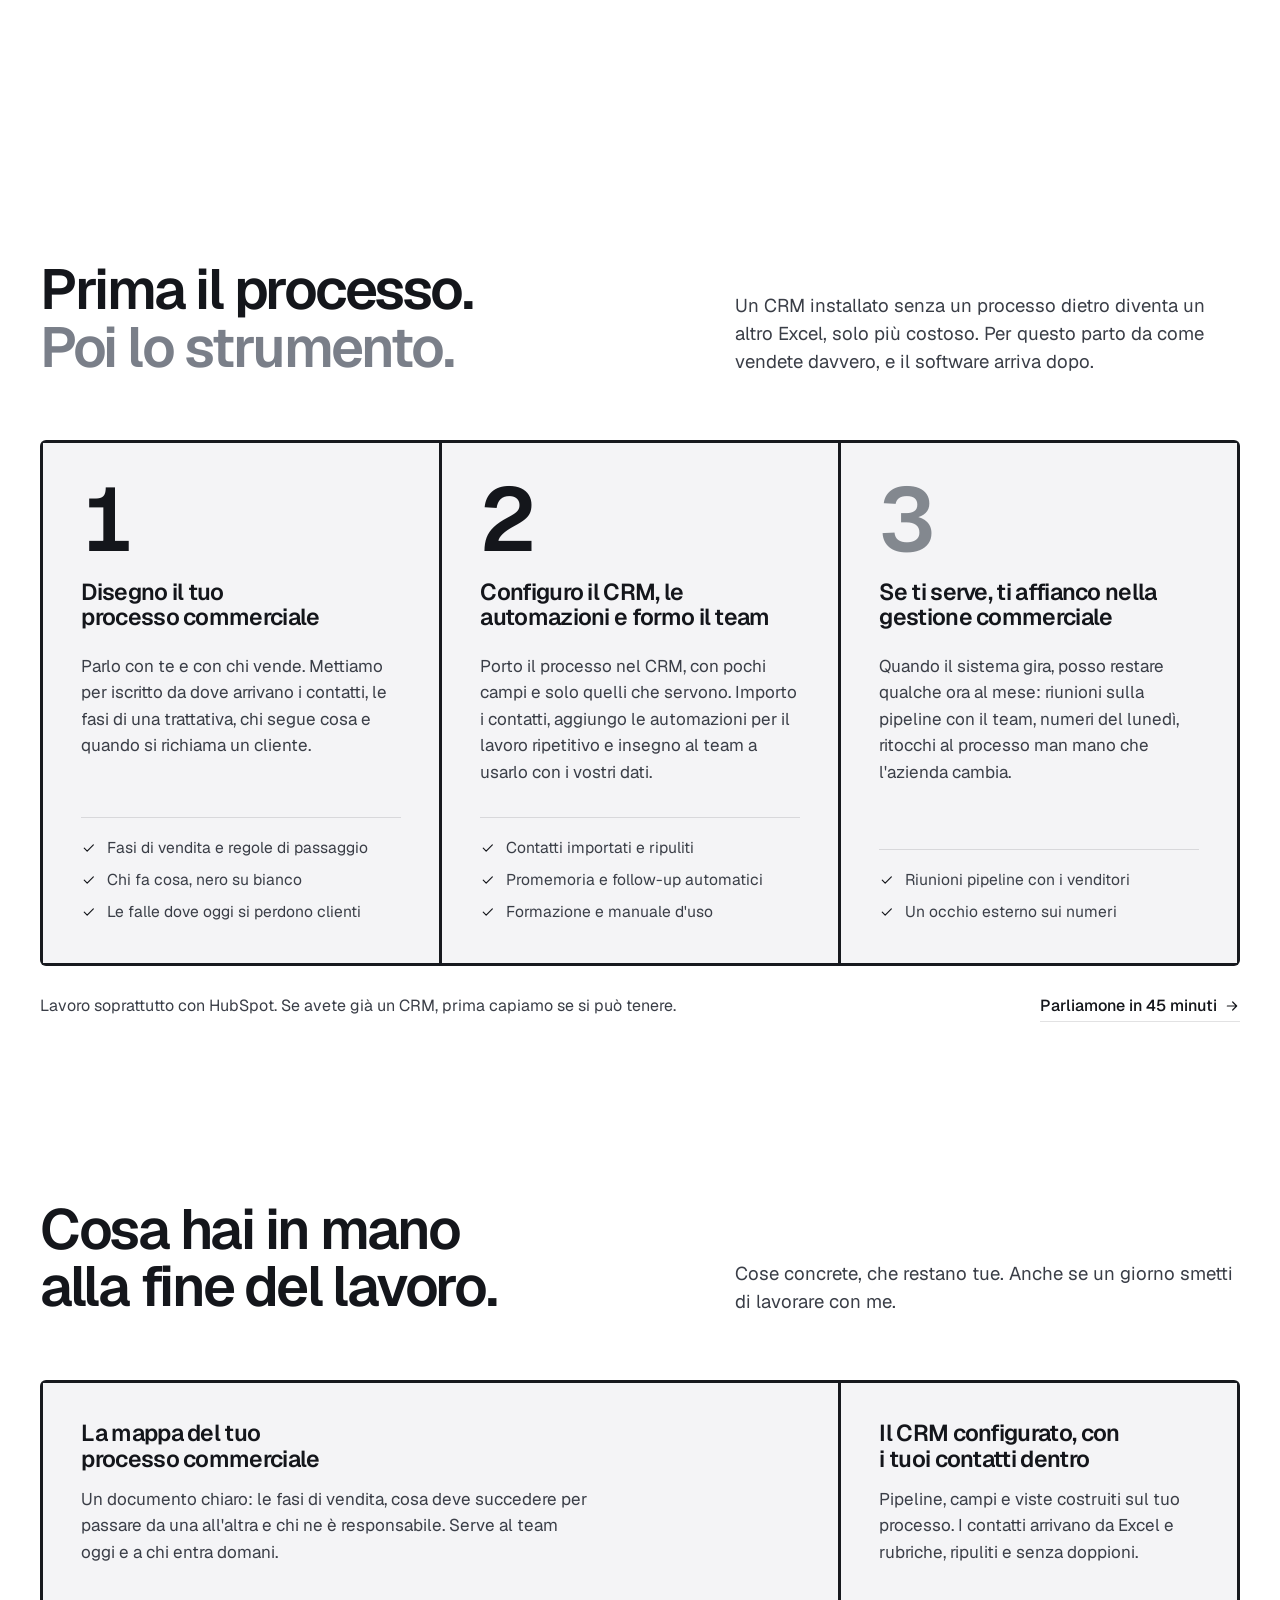
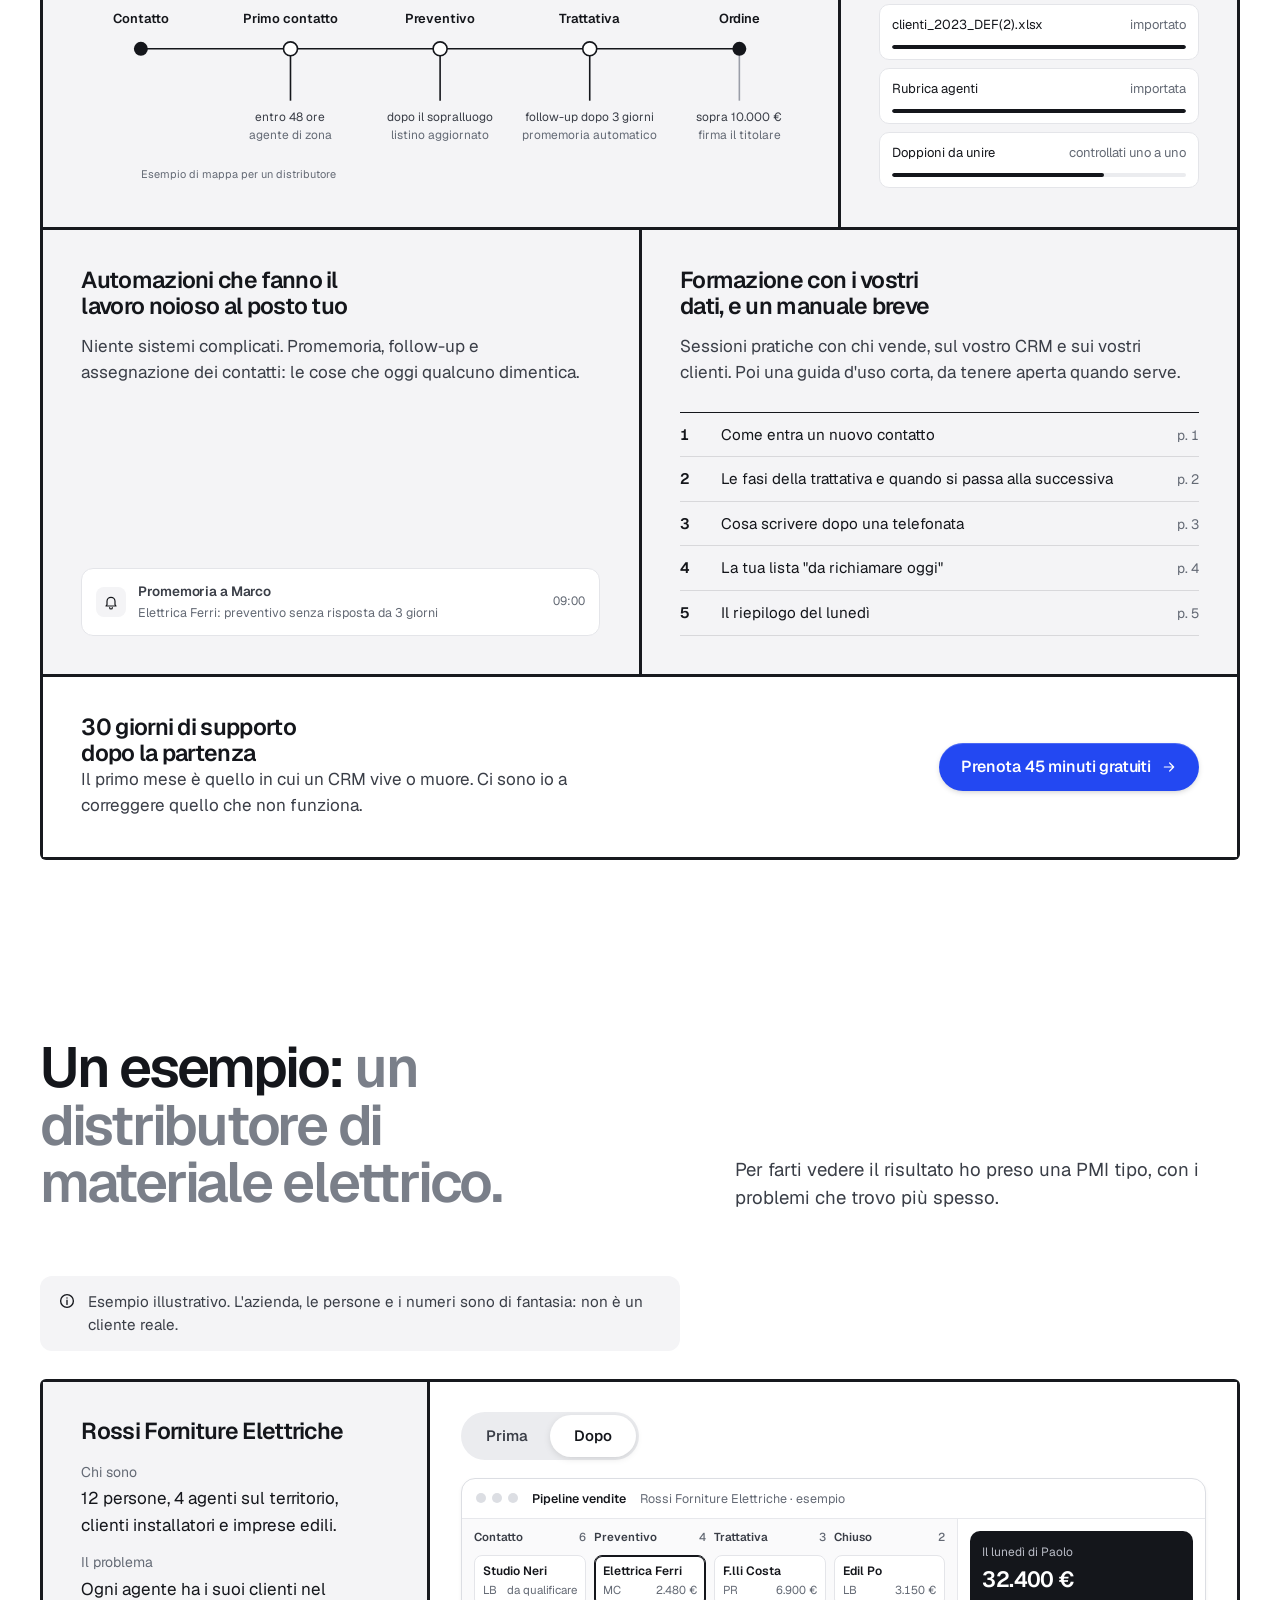
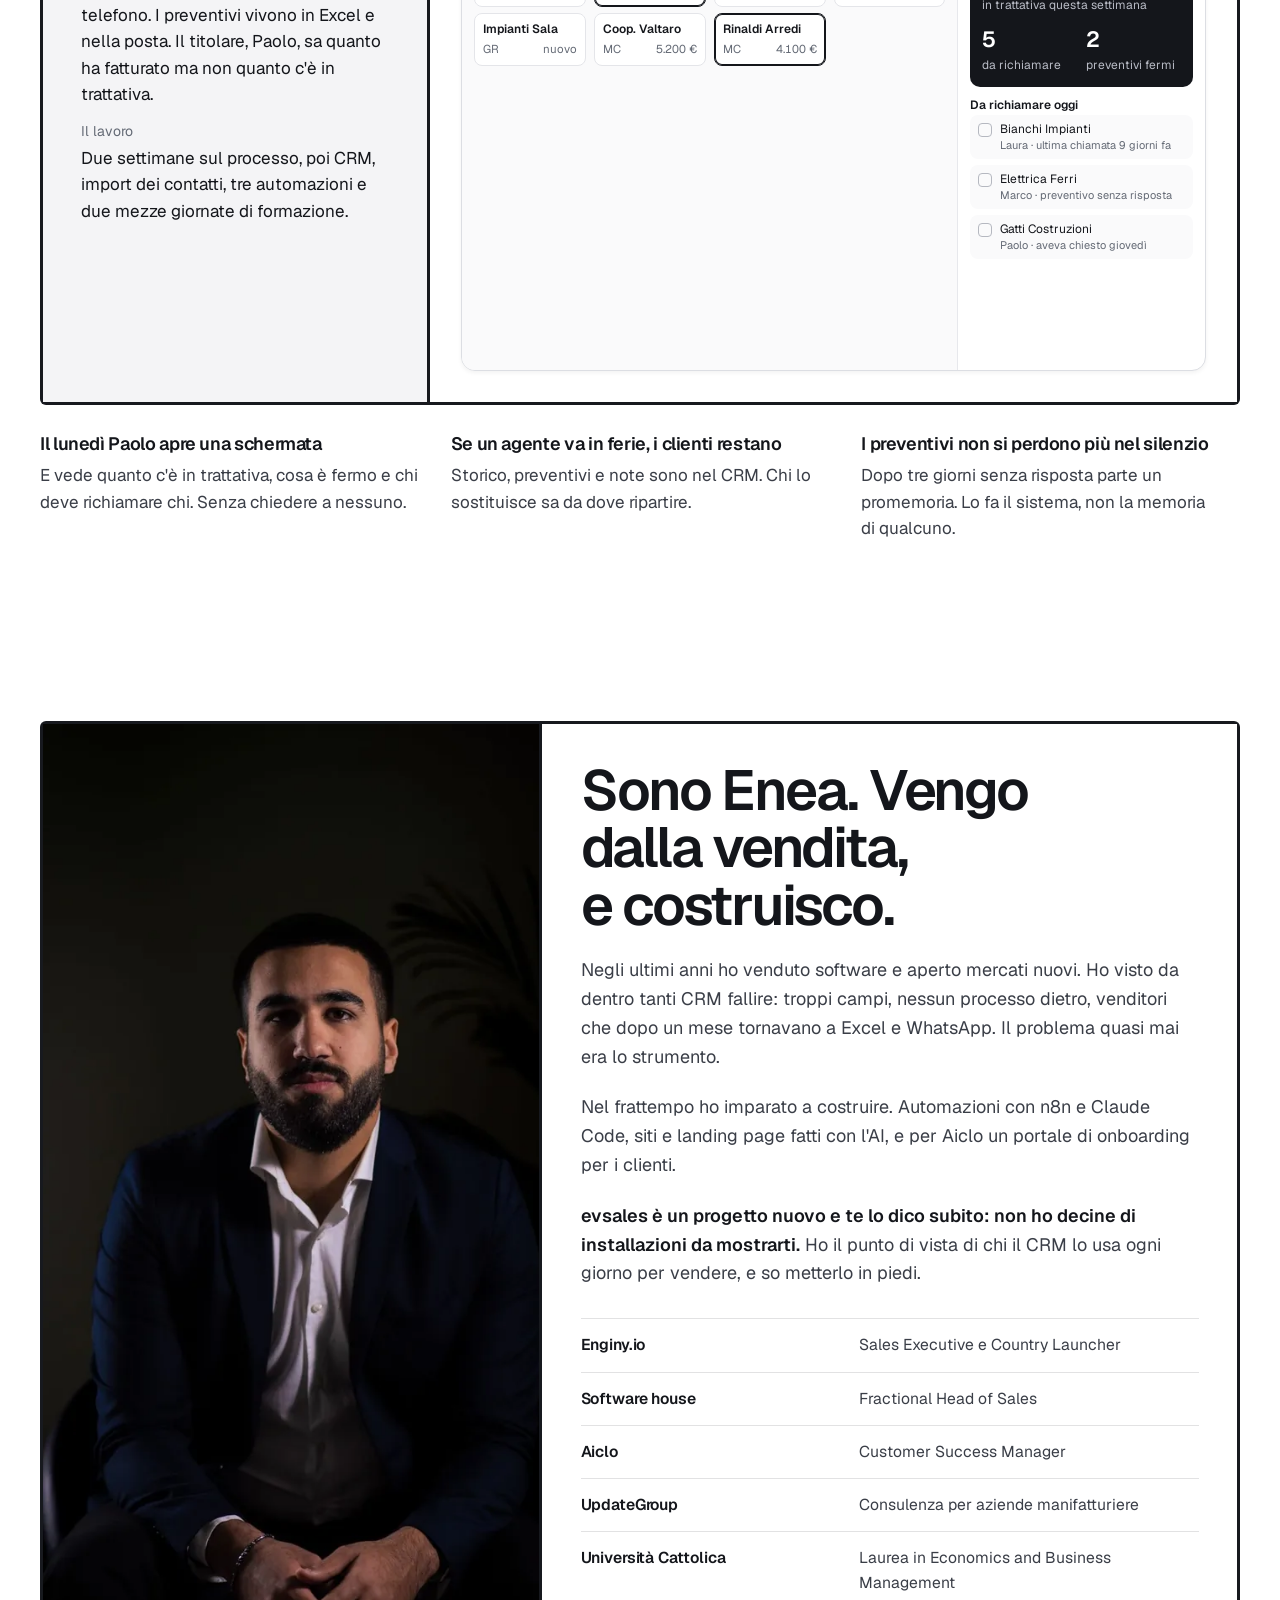
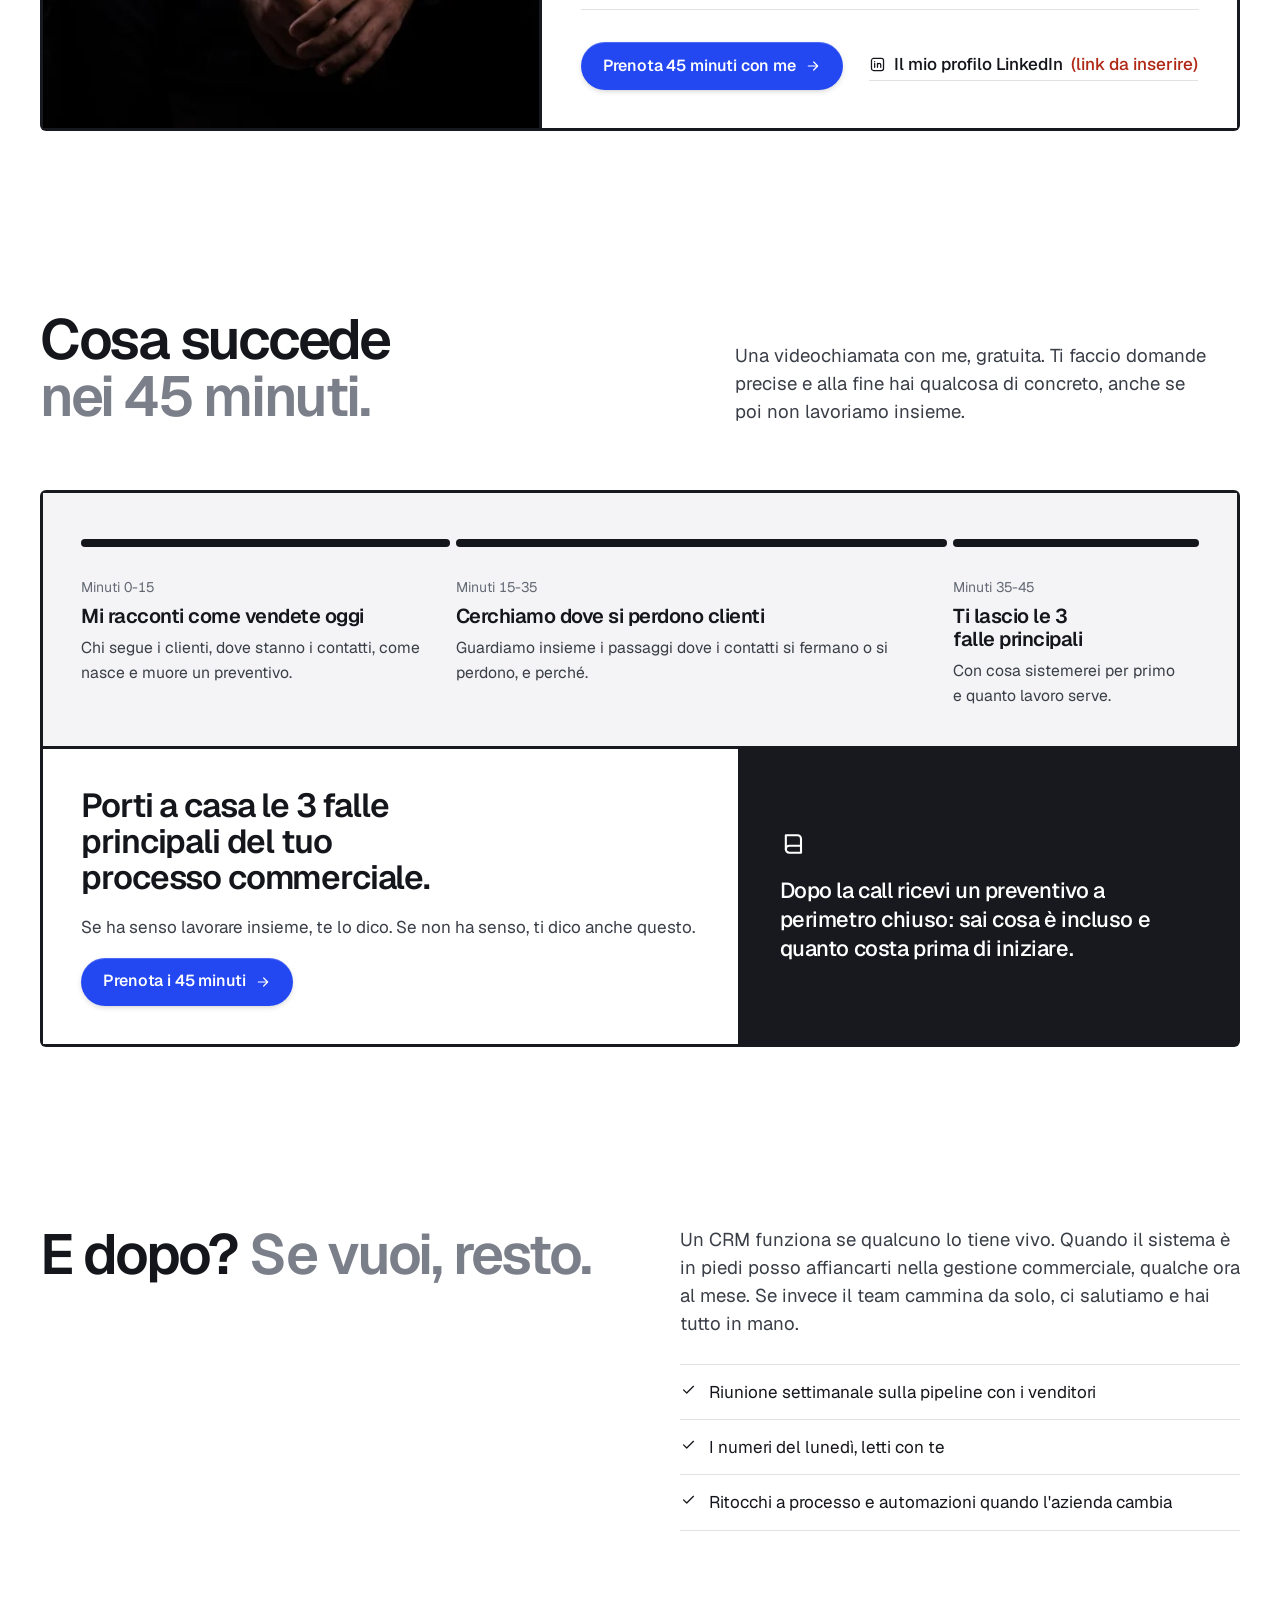
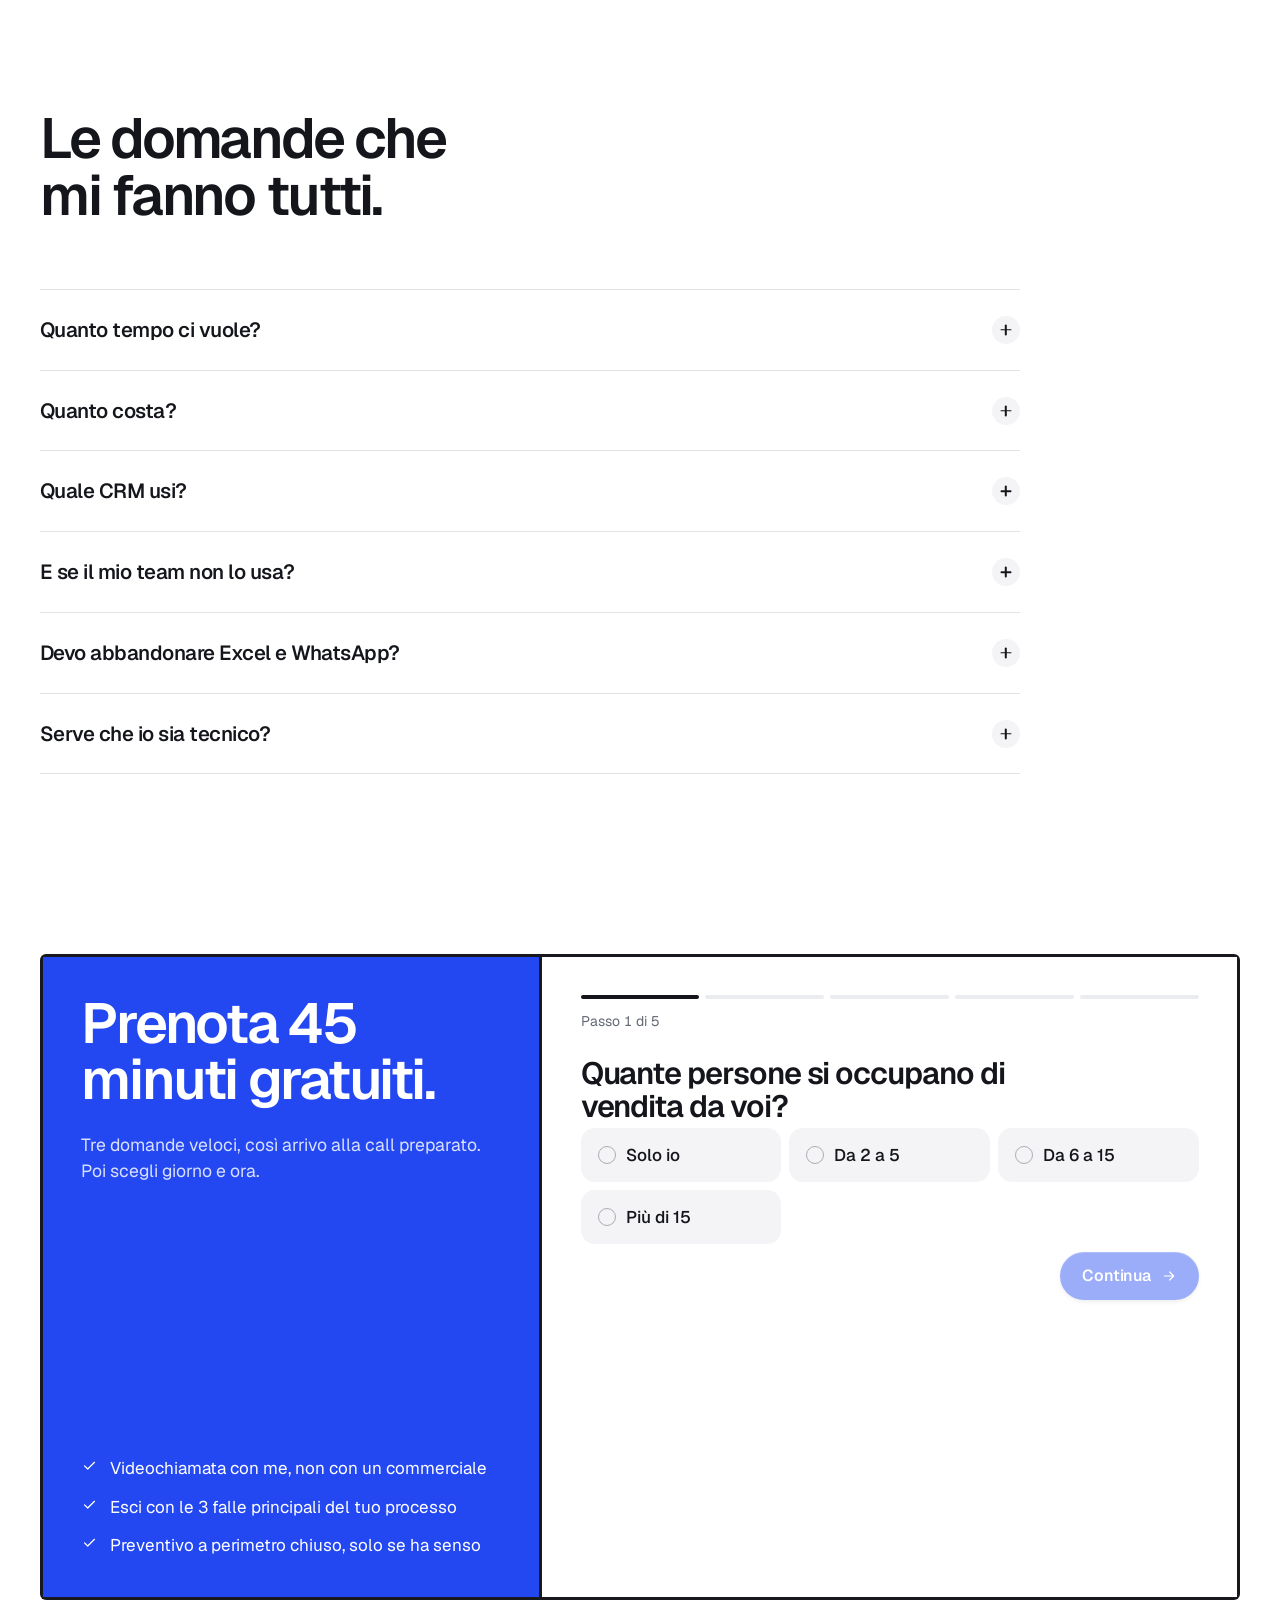
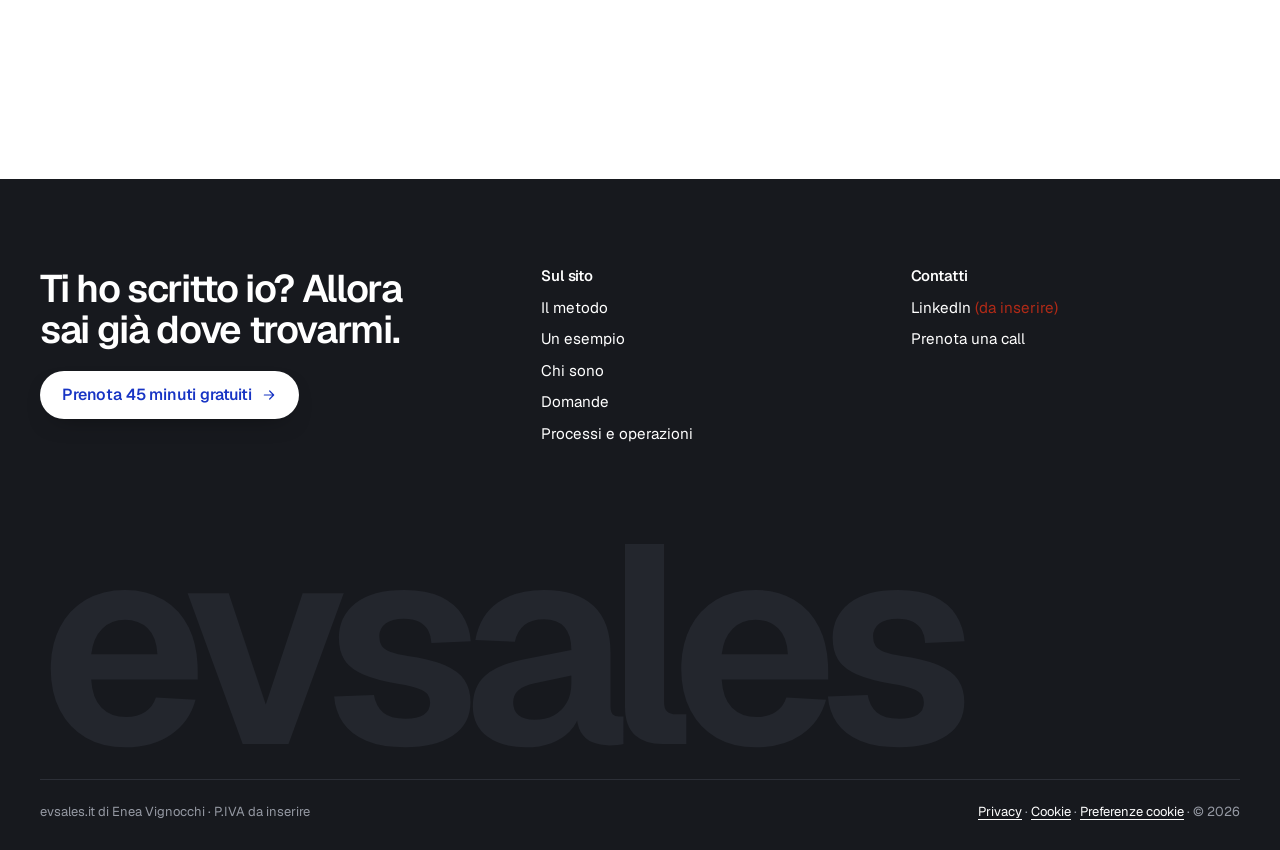
==== commit 85e075e0: "Add ops page for process and operations offer New /ops page on the same design: consultation first, " ====
--- a/index.html
+++ b/index.html
@@ -257,6 +257,12 @@
         <h3>Automazioni che fanno il lavoro noioso al posto tuo</h3>
         <p>Niente sistemi complicati. Promemoria, follow-up e assegnazione dei contatti: le cose che oggi qualcuno dimentica.</p>
         <div class="feed" id="feed" aria-live="off"></div>
+        <script type="application/json" id="feed-data">[
+          {"ico": "i-bell", "b": "Promemoria a Marco", "s": "Elettrica Ferri: preventivo senza risposta da 3 giorni", "t": "09:00"},
+          {"ico": "i-user", "b": "Nuovo contatto assegnato a Laura", "s": "Richiesta dal sito, zona Parma", "t": "09:14"},
+          {"ico": "i-clock", "b": "Attività per Paolo", "s": "Gatti Costruzioni fermo da 60 giorni: richiamare", "t": "10:02"},
+          {"ico": "i-mail", "b": "Riepilogo del lunedì inviato", "s": "5 clienti da richiamare, 2 preventivi fermi", "t": "07:30"}
+        ]</script>
       </div>
       <div class="pane pane--gray b-train" data-light data-reveal>
         <h3>Formazione con i vostri dati, e un manuale breve</h3>
@@ -479,7 +485,7 @@
         <div class="progress" aria-hidden="true"><i class="on"></i><i></i><i></i><i></i><i></i></div>
         <p class="progress-label" id="progress-label">Passo 1 di 5</p>
         <form id="lead" novalidate>
-          <fieldset class="fstep on" data-step="1">
+          <fieldset class="fstep on" data-step="1" data-label="Persone in vendita" data-required>
             <legend>Quante persone si occupano di vendita da voi?</legend>
             <div class="opts">
               <label class="opt"><input type="radio" name="team" value="Solo io"><span>Solo io</span></label>
@@ -488,7 +494,7 @@
               <label class="opt"><input type="radio" name="team" value="Più di 15"><span>Più di 15</span></label>
             </div>
           </fieldset>
-          <fieldset class="fstep" data-step="2">
+          <fieldset class="fstep" data-step="2" data-label="Contatti oggi" data-required>
             <legend>Dove tenete i contatti dei clienti oggi?</legend>
             <p class="hint">Scegli tutto quello che vale.</p>
             <div class="opts">
@@ -500,7 +506,7 @@
               <label class="opt"><input type="checkbox" name="contatti" value="Già in un CRM"><span>Già in un CRM</span></label>
             </div>
           </fieldset>
-          <fieldset class="fstep" data-step="3">
+          <fieldset class="fstep" data-step="3" data-label="Strumenti">
             <legend>Che strumenti usate per vendere?</legend>
             <p class="hint">Gestionale, CRM, fogli condivisi. Va bene anche "nessuno".</p>
             <div class="opts">
@@ -549,7 +555,7 @@
       </div>
       <div>
         <h3>Sul sito</h3>
-        <ul><li><a href="#metodo">Il metodo</a></li><li><a href="#esempio">Un esempio</a></li><li><a href="#chi-sono">Chi sono</a></li><li><a href="#domande">Domande</a></li></ul>
+        <ul><li><a href="#metodo">Il metodo</a></li><li><a href="#esempio">Un esempio</a></li><li><a href="#chi-sono">Chi sono</a></li><li><a href="#domande">Domande</a></li><li><a href="/ops">Processi e operazioni</a></li></ul>
       </div>
       <div>
         <h3>Contatti</h3>
--- a/assets/css/site.css
+++ b/assets/css/site.css
@@ -669,3 +669,32 @@
 .legal p, .legal li { color: var(--ink-2); }
 .legal p + p { margin-top: 12px; }
 .legal .draft { background: #fff7d6; border-radius: 12px; padding: 12px 16px; color: #5c4a00; margin-bottom: 28px; font-size: .95rem; }
+
+/* ---------- Ops page: internal app mockups ---------- */
+.search { margin-top: auto; display: grid; gap: 8px; }
+.search__bar { display: flex; align-items: center; gap: 10px; background: var(--white); border: 1px solid var(--ink); border-radius: 12px; padding: 11px 14px; font-size: 14px; }
+.search__bar .i { color: var(--muted); }
+.search__bar b { font-weight: 520; }
+.search__bar .caret { width: 1.5px; height: 16px; background: var(--ink); animation: caret 1s steps(1) infinite; }
+@keyframes caret { 50% { opacity: 0; } }
+.search__hit { display: grid; grid-template-columns: auto 1fr auto; gap: 10px; align-items: center; background: var(--white); border-radius: 10px; padding: 9px 12px; font-size: 13px; border: 1px solid #e4e5e9; }
+.search__hit small { color: var(--muted); font-size: 12px; }
+.kind { font-size: 11px; font-weight: 600; padding: 2px 8px; border-radius: 999px; background: var(--pane); color: var(--ink-2); }
+
+.app--ops .app__body { grid-template-columns: 150px minmax(0, 1fr) minmax(0, 0.9fr); }
+.appnav { border-right: 1px solid #e7e8ec; padding: 12px 8px; display: grid; gap: 2px; align-content: start; font-size: 12.5px; }
+.appnav span { padding: 7px 10px; border-radius: 8px; color: var(--ink-2); display: flex; justify-content: space-between; }
+.appnav span em { color: var(--muted); font-variant-numeric: tabular-nums; }
+.appnav .on { background: var(--pane); color: var(--ink); font-weight: 560; }
+.otable { padding: 12px; overflow-x: auto; }
+.otable table { width: 100%; border-collapse: collapse; font-size: 12px; }
+.otable th { text-align: left; font-weight: 600; color: var(--muted); font-size: 11px; padding: 6px 8px; border-bottom: 1px solid #e7e8ec; }
+.otable td { padding: 8px; border-bottom: 1px solid #f0f1f3; white-space: nowrap; font-variant-numeric: tabular-nums; }
+.pill { display: inline-block; padding: 2px 8px; border-radius: 999px; font-size: 11px; font-weight: 560; background: var(--pane); color: var(--ink-2); }
+.pill--ok { background: #e3f4e8; color: #1d6b38; }
+.pill--late { background: #fde8e4; color: #a3271a; }
+@media (max-width: 860px) {
+  .app--ops .app__body { grid-template-columns: 1fr; }
+  .appnav { border-right: 0; border-bottom: 1px solid #e7e8ec; display: flex; overflow-x: auto; }
+  .appnav span { white-space: nowrap; }
+}
